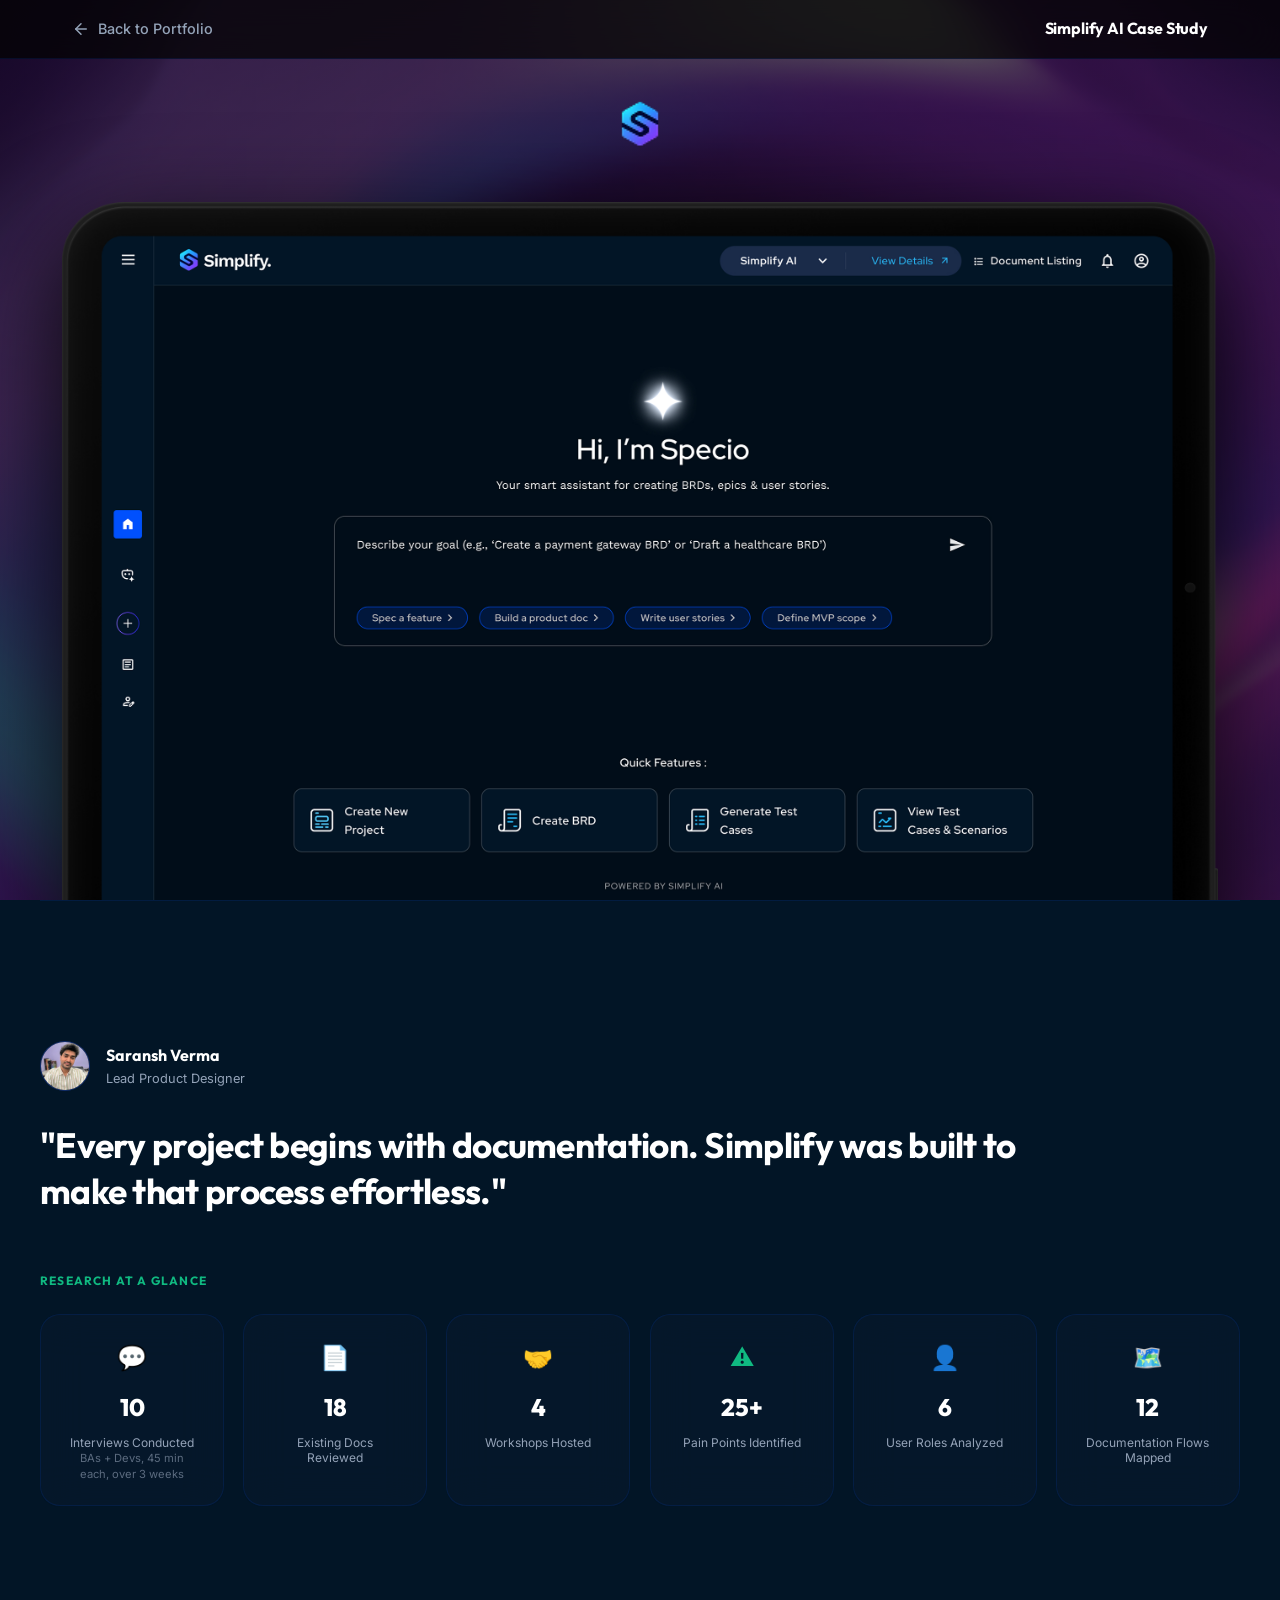
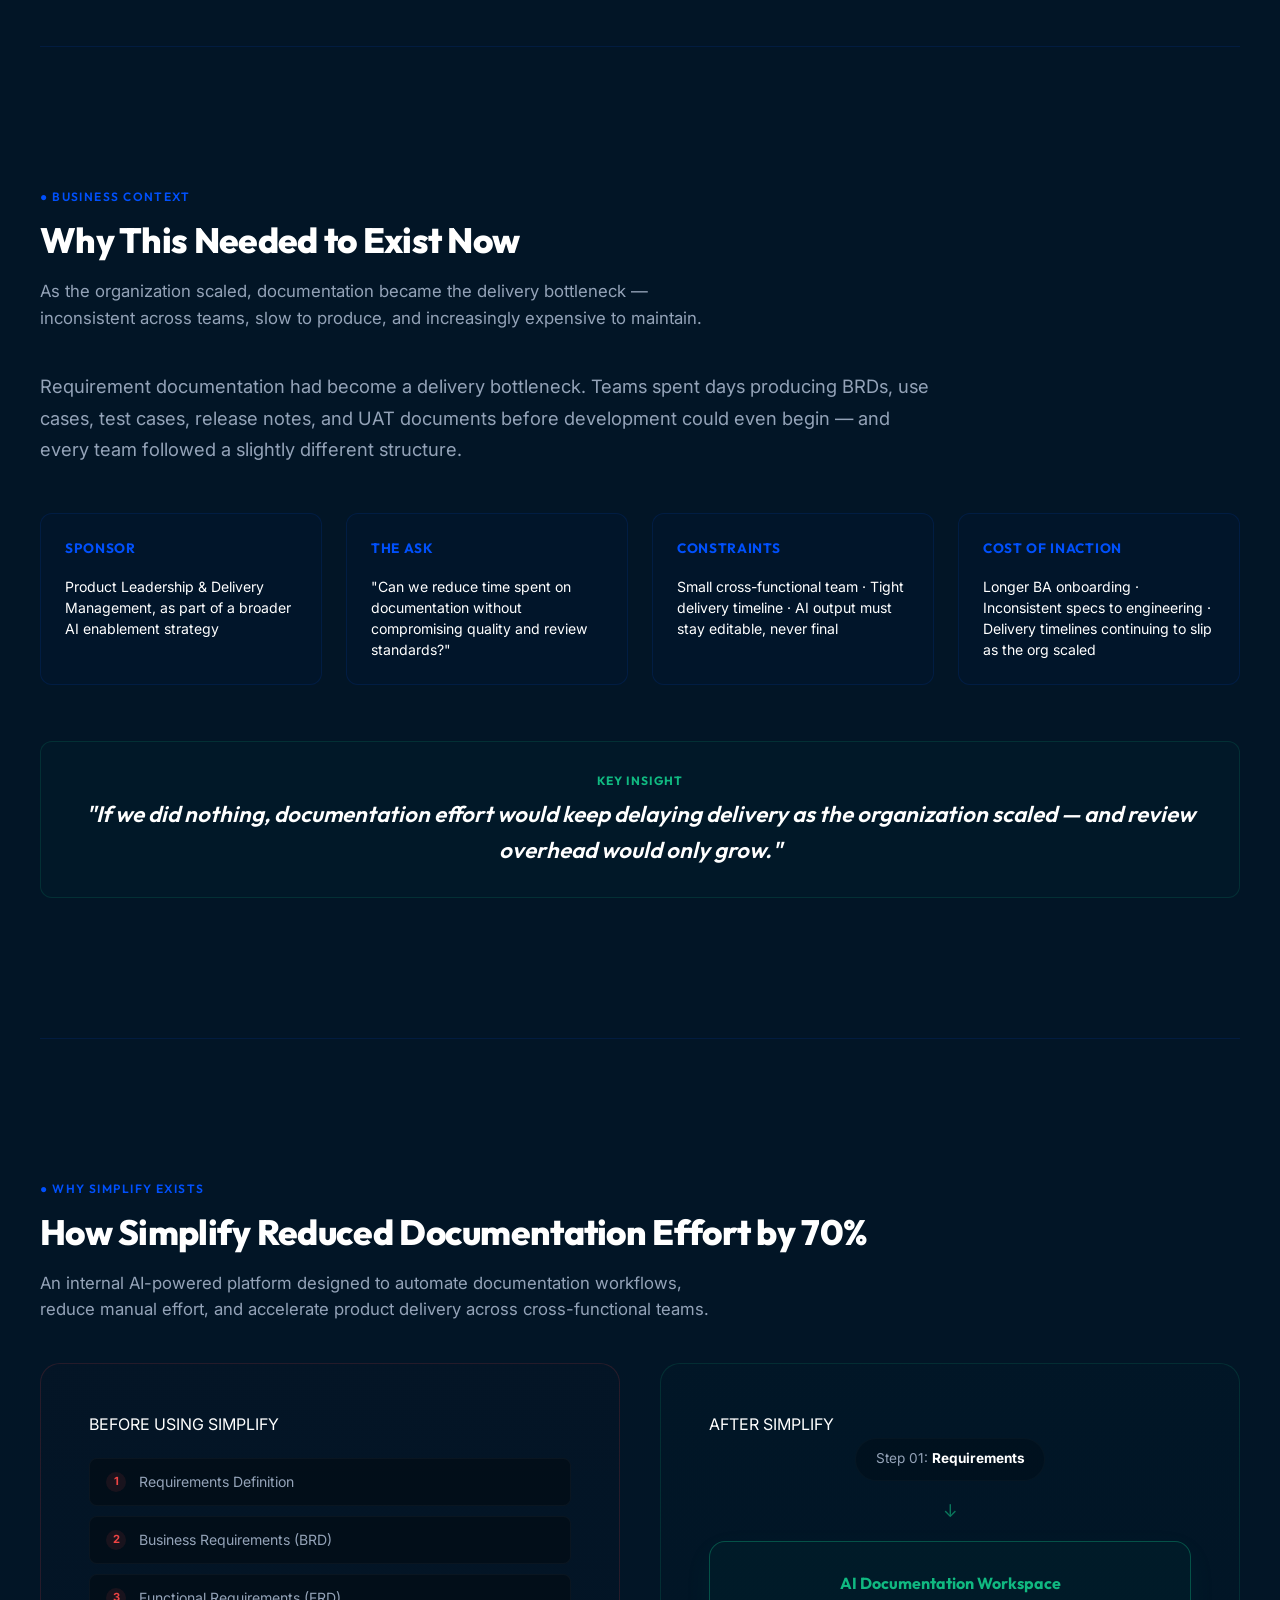
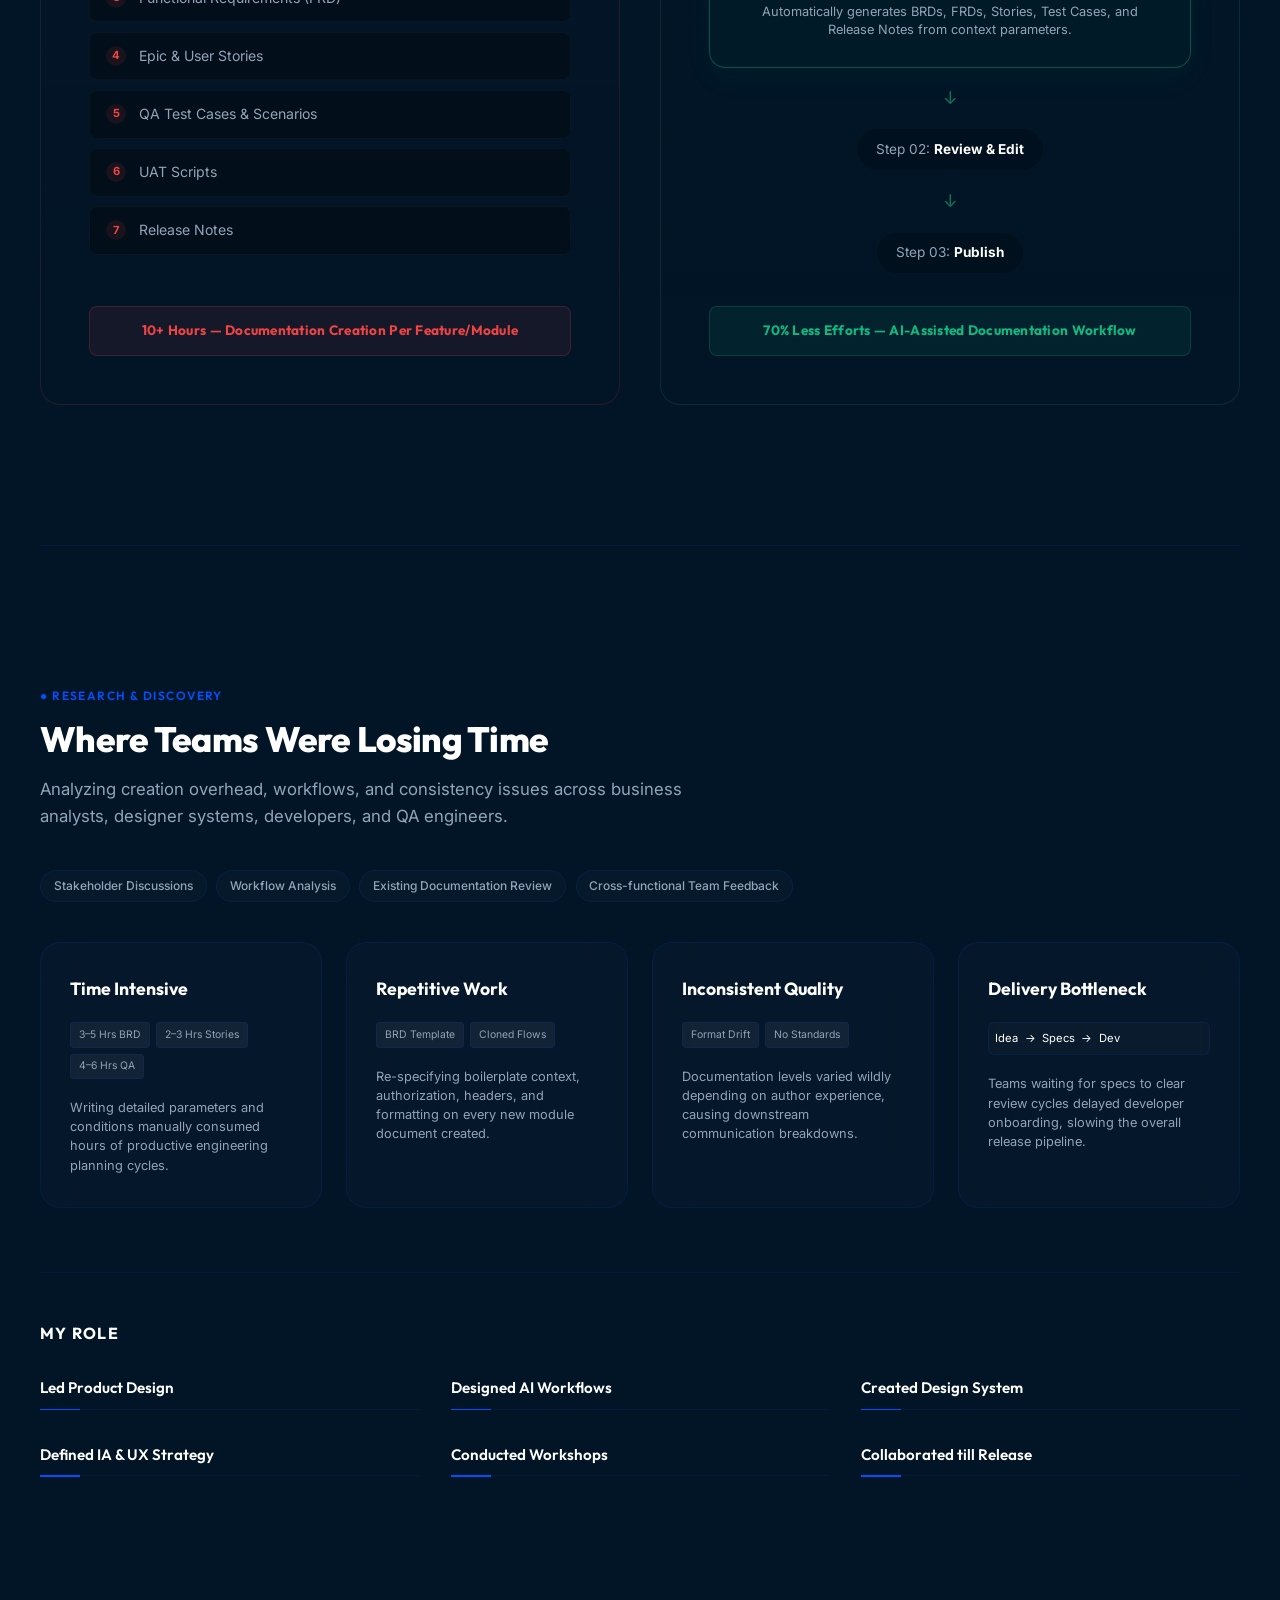
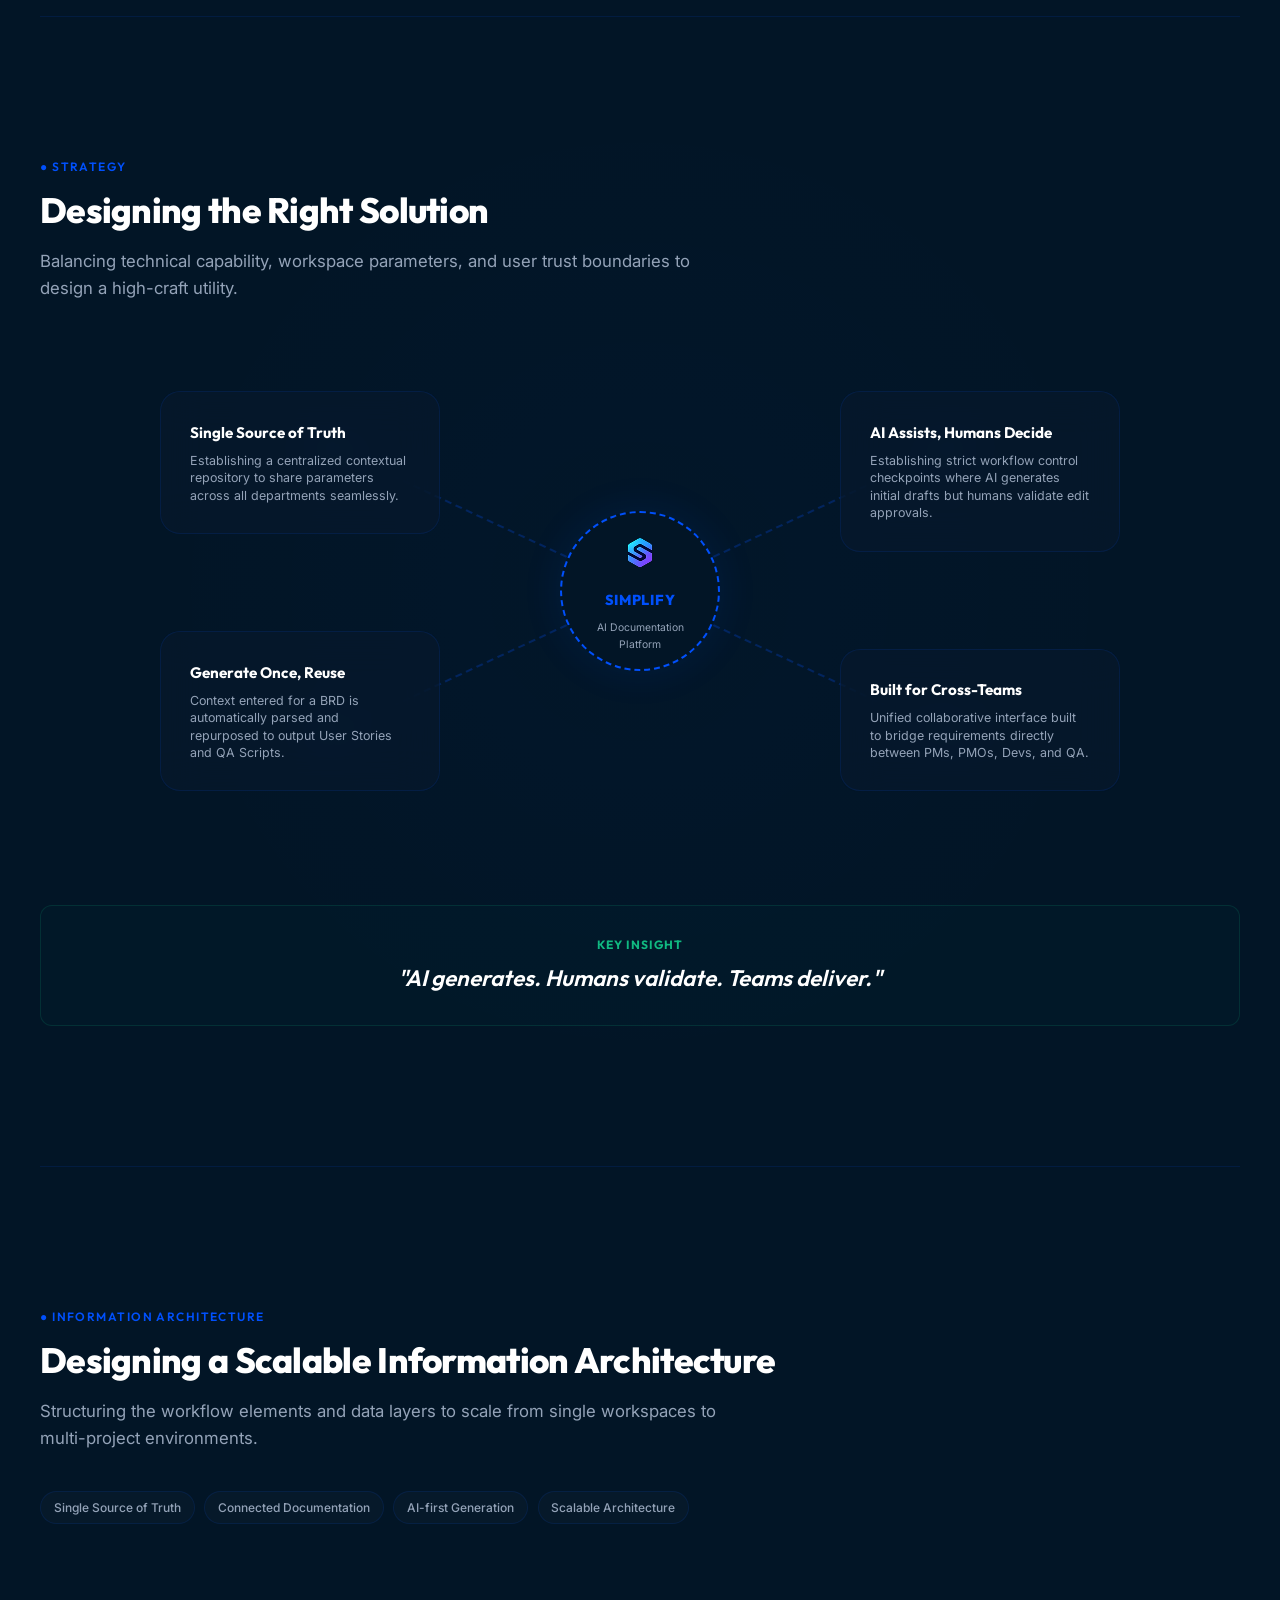
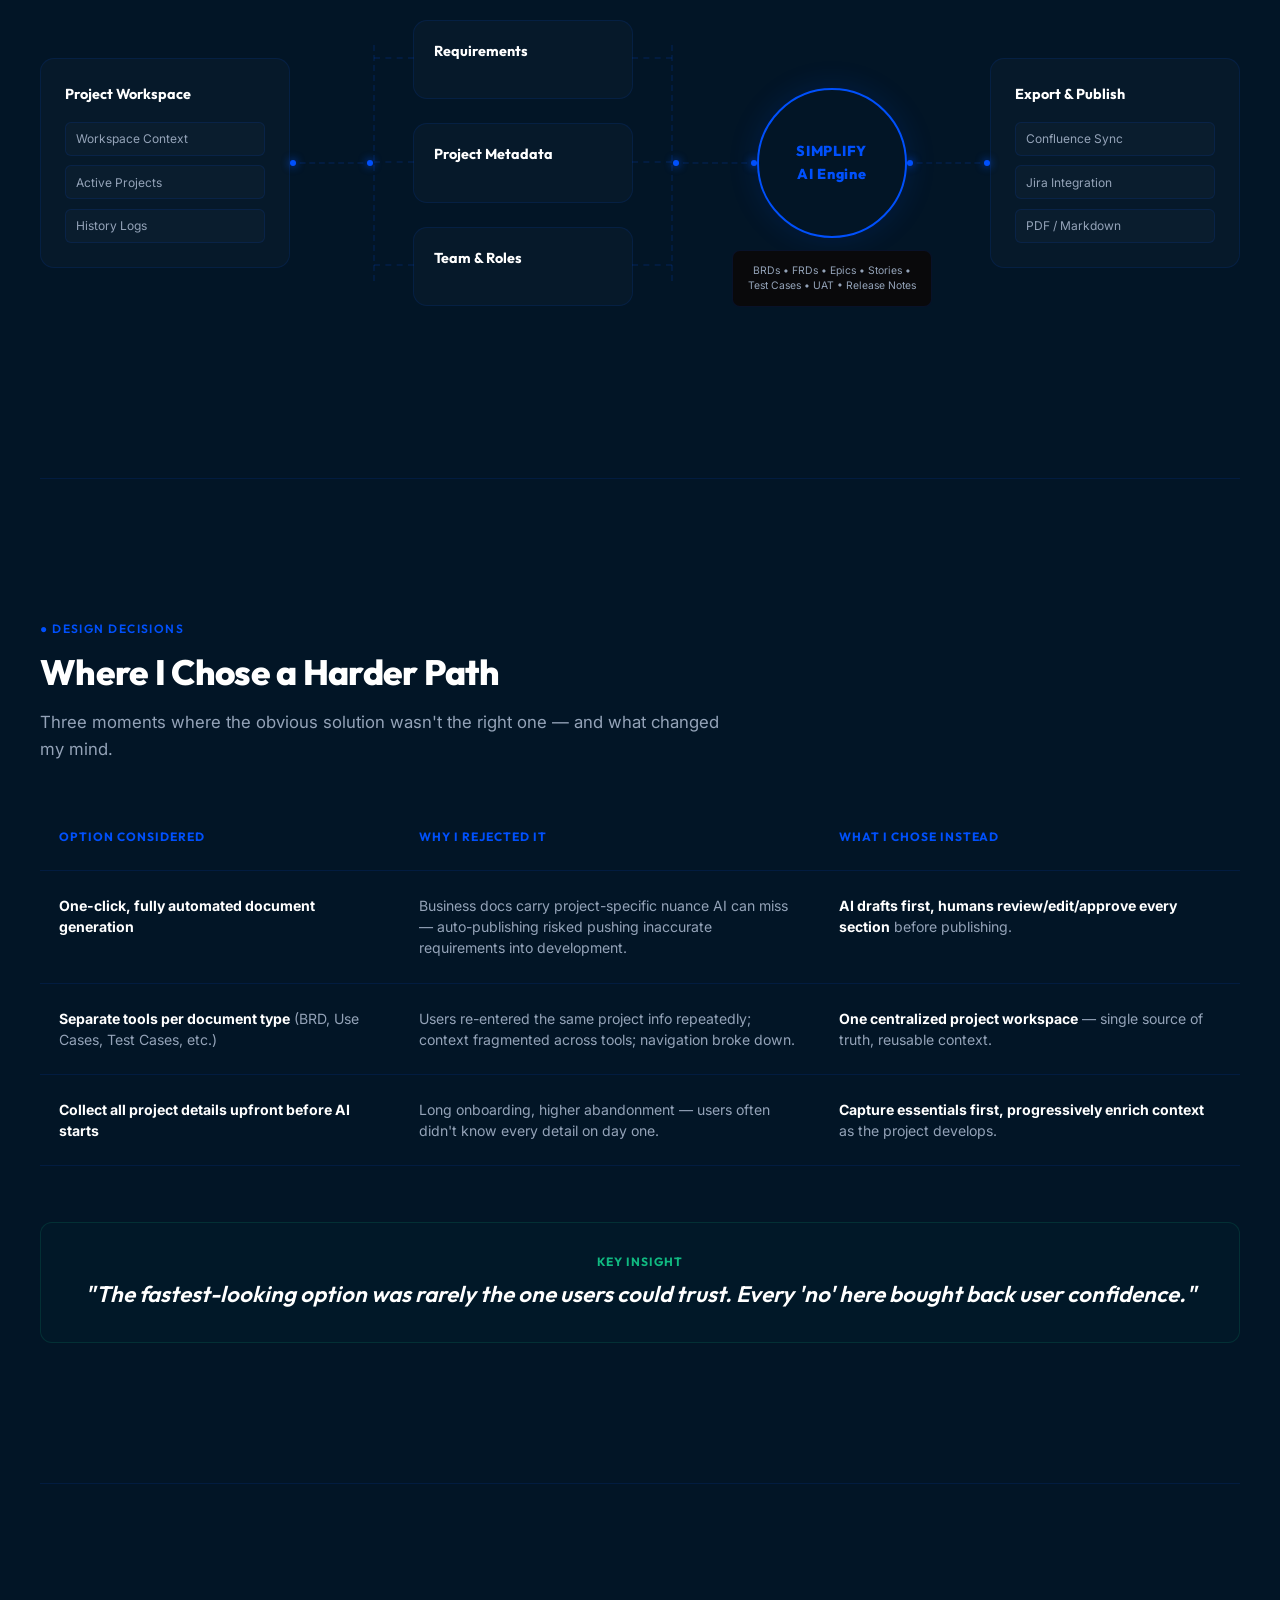
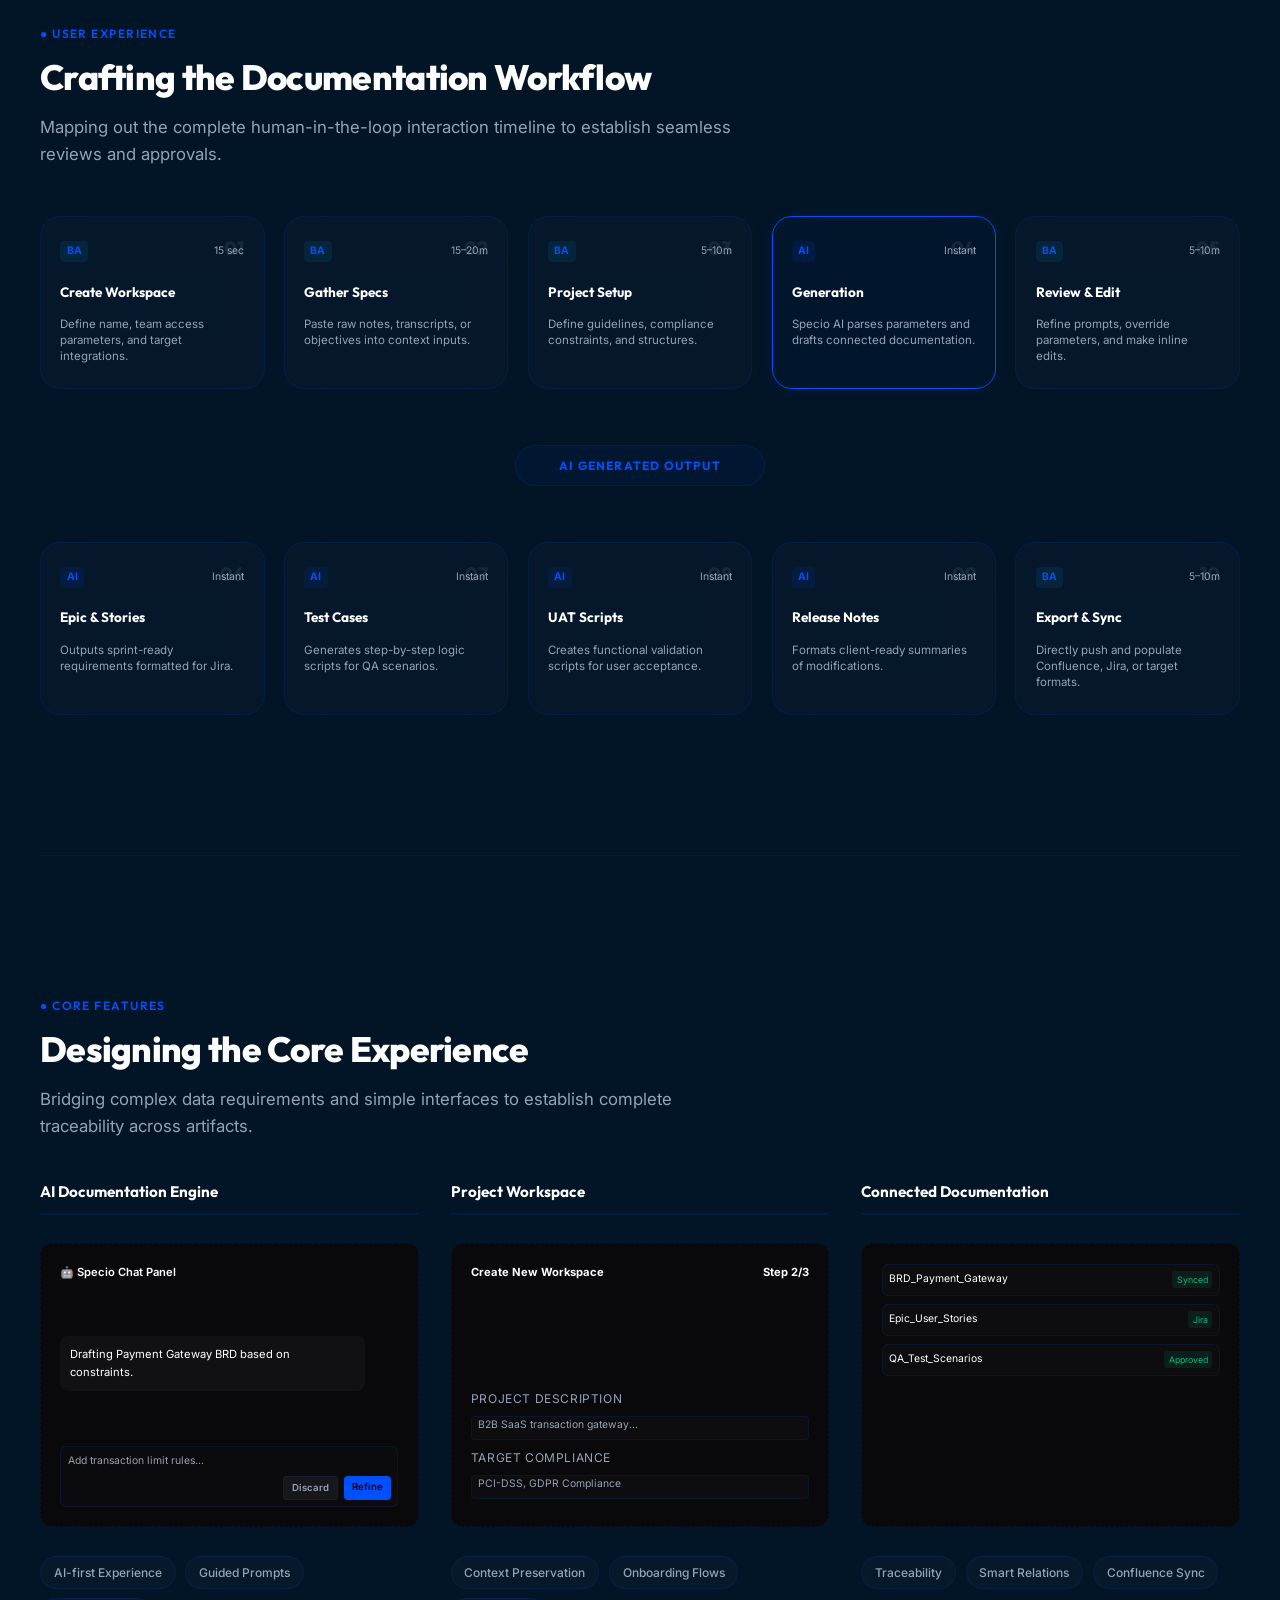
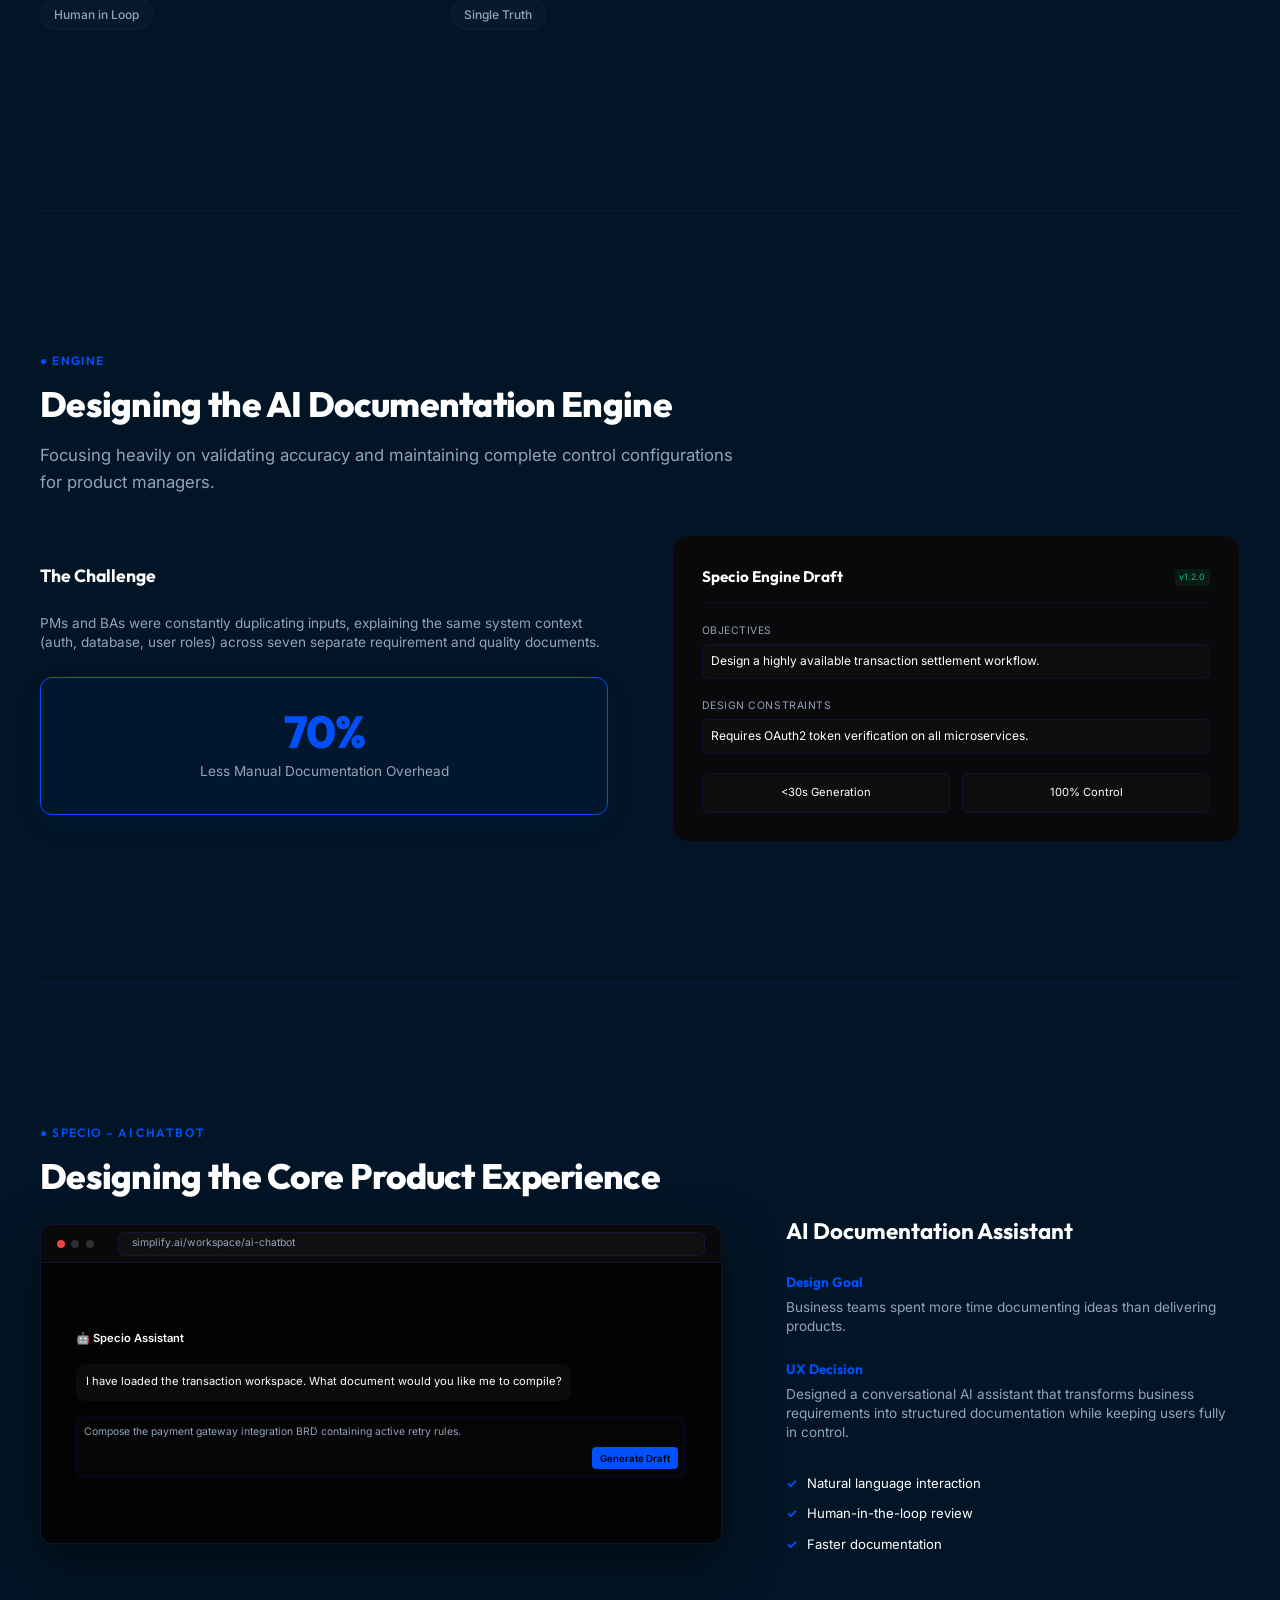
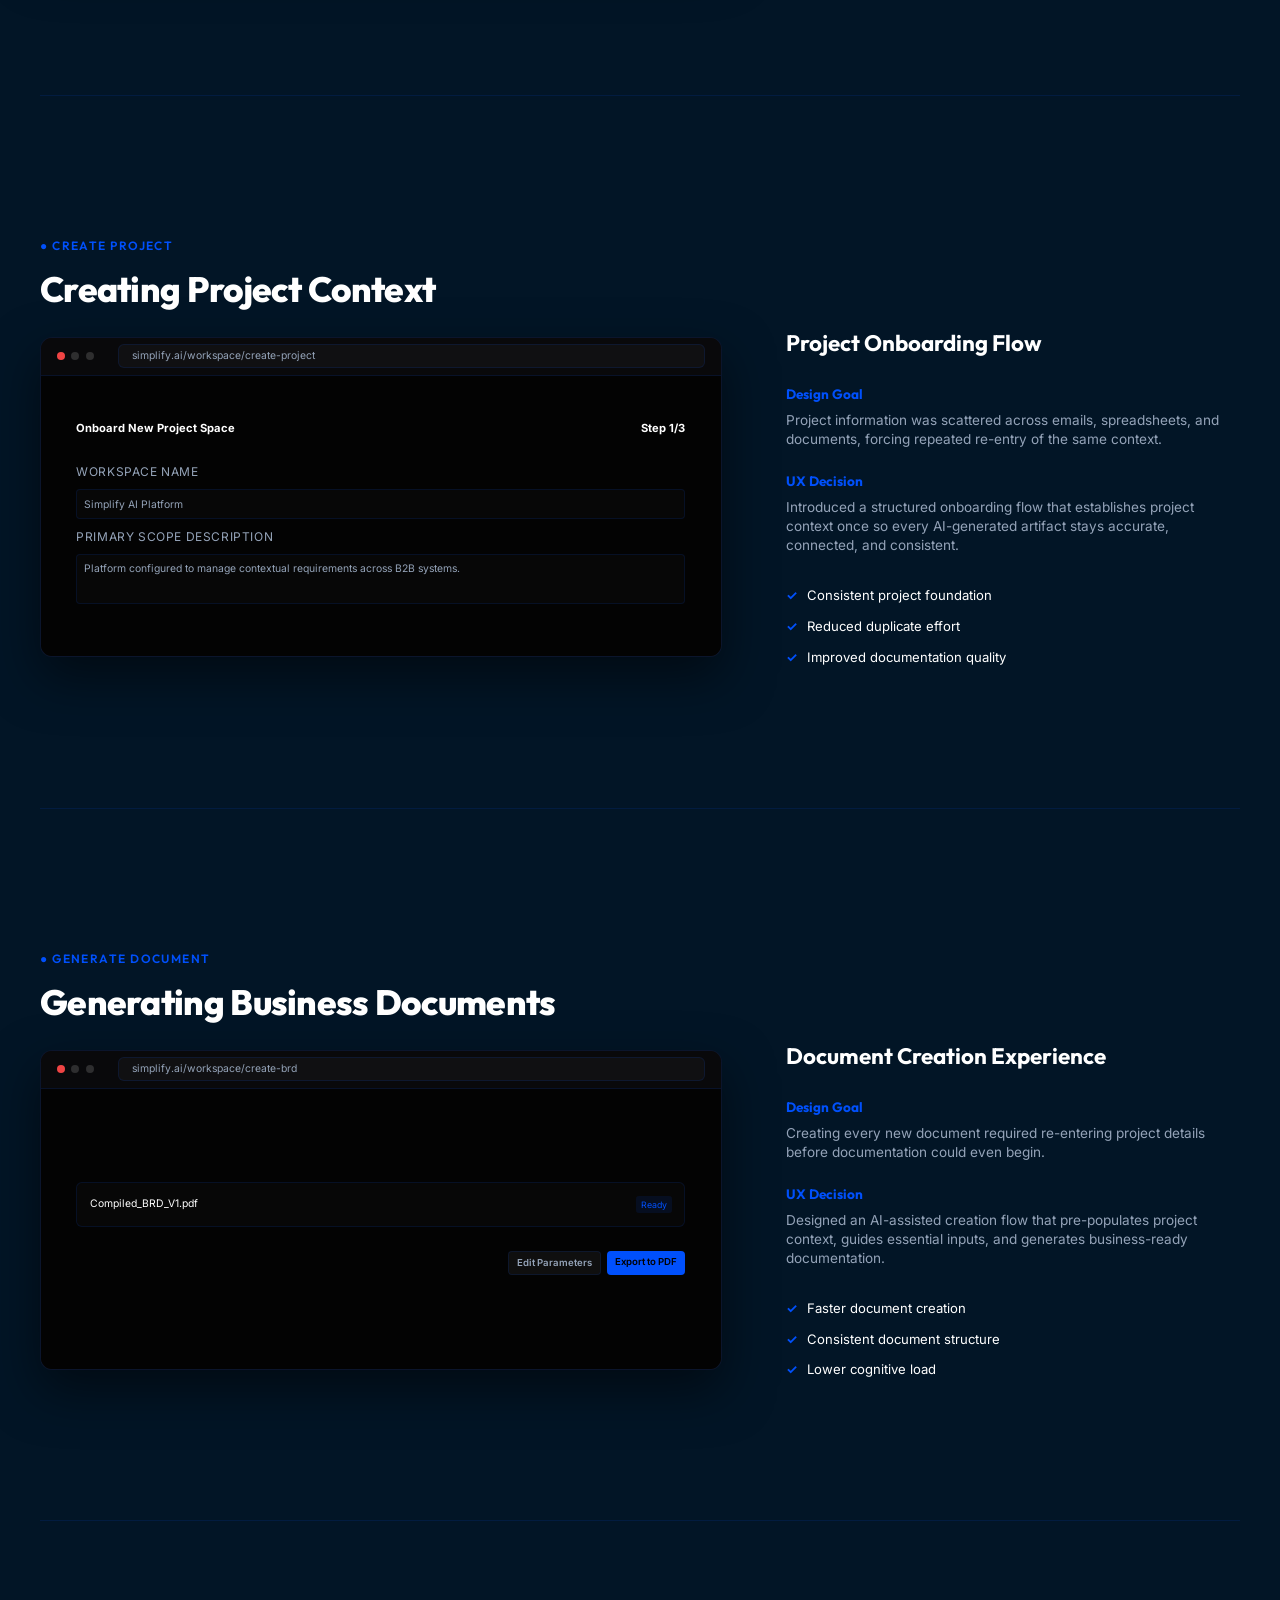
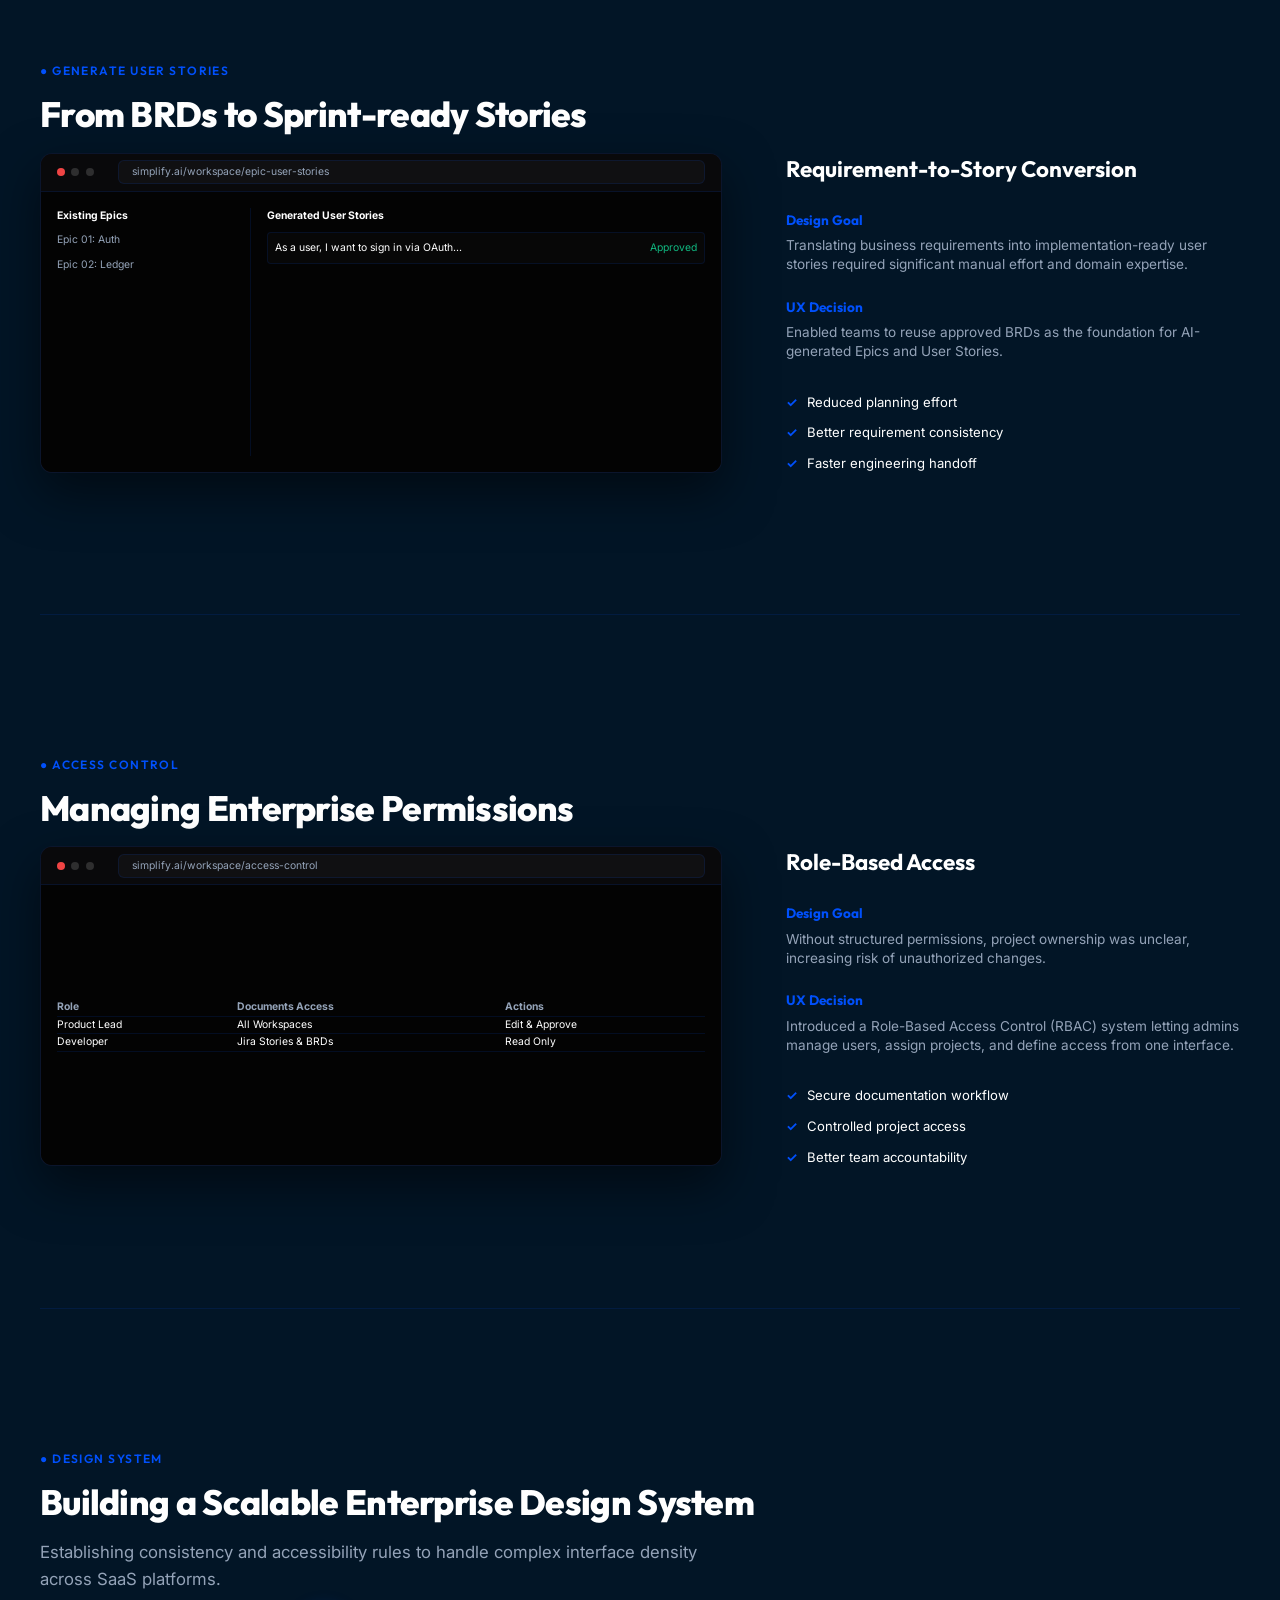
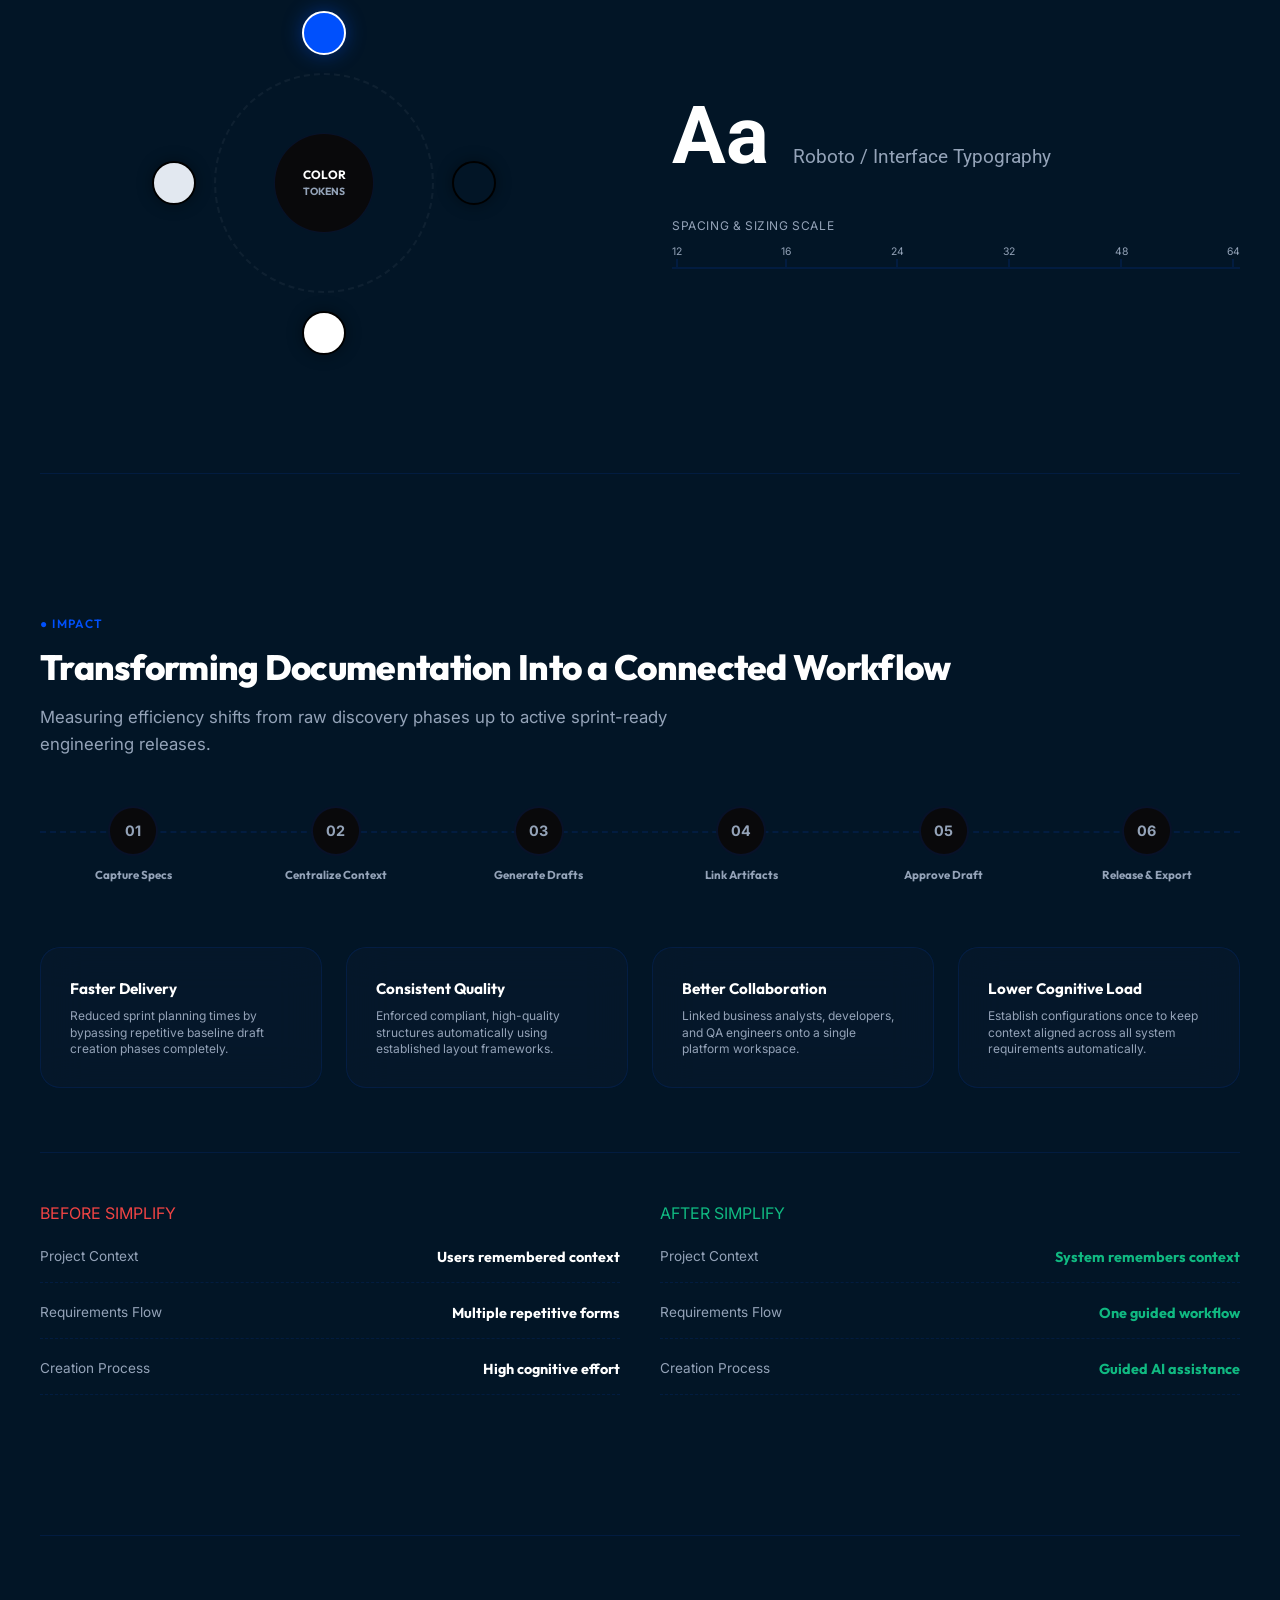
==== simplify-case-study.html @ 22ff52aa "Add files via upload" ====
<!DOCTYPE html>
<html lang="en" data-theme="dark">
<head>
    <meta charset="UTF-8">
    <meta name="viewport" content="width=device-width, initial-scale=1.0">
    <title>Simplify AI Case Study — Saransh Verma</title>
    
    <!-- Google Fonts -->
    <link rel="preconnect" href="https://fonts.googleapis.com">
    <link rel="preconnect" href="https://fonts.gstatic.com" crossorigin>
    <link href="https://fonts.googleapis.com/css2?family=Inter:wght@400;500;600;700&family=Outfit:wght@400;500;600;700;800&family=Roboto:wght@400;500;700&display=swap" rel="stylesheet">
    
    <!-- Inline Styles for Self-Containment and Speed -->
    <style>
        :root {
            --bg-base: #021526;
            --bg-card: rgba(10, 26, 46, 0.55);
            --bg-card-hover: rgba(16, 36, 61, 0.7);
            --border-color: rgba(0, 80, 252, 0.12);
            --border-hover: rgba(0, 80, 252, 0.35);
            --text-primary: #ffffff;
            --text-secondary: #94a3b8;
            --color-purple: #0050FC; /* electric blue primary */
            --color-blue: #0050FC;
            --color-green: #10b981;
            --color-red: #ef4444;
            --transition-smooth: all 0.5s cubic-bezier(0.16, 1, 0.3, 1);
            --transition-fast: all 0.2s ease;
            --font-heading: 'Outfit', sans-serif;
            --font-body: 'Inter', sans-serif;
        }

        /* Base Reset */
        * {
            box-sizing: border-box;
            margin: 0;
            padding: 0;
            scrollbar-width: thin;
            scrollbar-color: var(--color-purple) var(--bg-base);
        }

        body {
            background-color: var(--bg-base);
            color: var(--text-primary);
            font-family: var(--font-body);
            line-height: 1.6;
            overflow-x: hidden;
            -webkit-font-smoothing: antialiased;
        }

        /* Scroll Progress Bar */
        .scroll-progress {
            position: fixed;
            top: 0;
            left: 0;
            height: 3px;
            background: linear-gradient(90deg, var(--color-blue), var(--color-purple));
            width: 0%;
            z-index: 10000;
            transition: width 0.1s ease-out;
        }

        /* Layout Utilities */
        .container {
            max-width: 1200px;
            margin: 0 auto;
            padding: 0 2rem;
        }

        .section-label {
            font-family: var(--font-heading);
            font-size: 0.75rem;
            text-transform: uppercase;
            letter-spacing: 0.12em;
            color: var(--color-purple);
            margin-bottom: 0.8rem;
            font-weight: 600;
        }

        .section-title {
            font-family: var(--font-heading);
            font-size: 2.2rem;
            font-weight: 800;
            letter-spacing: -0.02em;
            line-height: 1.2;
            margin-bottom: 1rem;
        }

        .section-subtitle {
            color: var(--text-secondary);
            font-size: 1.05rem;
            max-width: 700px;
            margin-bottom: 2.5rem;
        }

        /* Glassmorphism Cards */
        .glass-card {
            background: var(--bg-card);
            border: 1px solid var(--border-color);
            border-radius: 20px;
            backdrop-filter: blur(20px);
            -webkit-backdrop-filter: blur(20px);
            transition: var(--transition-smooth);
        }

        .glass-card:hover {
            border-color: var(--border-hover);
            box-shadow: 0 15px 35px rgba(0, 80, 252, 0.05);
        }

        /* Background Glows */
        .bg-glow {
            position: absolute;
            width: 400px;
            height: 400px;
            border-radius: 50%;
            background: radial-gradient(circle, rgba(0, 80, 252, 0.05) 0%, transparent 70%);
            pointer-events: none;
            z-index: 0;
        }

        /* Header Navbar */
        .case-nav {
            position: fixed;
            top: 0;
            left: 0;
            width: 100%;
            background: rgba(3, 3, 3, 0.75);
            backdrop-filter: blur(20px);
            border-bottom: 1px solid var(--border-color);
            z-index: 999;
            padding: 1rem 0;
        }

        .case-nav-container {
            display: flex;
            justify-content: space-between;
            align-items: center;
        }

        .back-btn {
            display: flex;
            align-items: center;
            gap: 0.5rem;
            text-decoration: none;
            color: var(--text-secondary);
            font-weight: 500;
            font-size: 0.9rem;
            transition: var(--transition-fast);
        }

        .back-btn:hover {
            color: var(--color-purple);
            transform: translateX(-4px);
        }

        .case-nav-title {
            font-family: var(--font-heading);
            font-weight: 700;
            font-size: 1rem;
            letter-spacing: -0.01em;
        }

        /* Scroll Reveal Animation */
        .reveal-section {
            opacity: 0;
            transform: translateY(30px);
            transition: opacity 0.8s cubic-bezier(0.16, 1, 0.3, 1), transform 0.8s cubic-bezier(0.16, 1, 0.3, 1);
            position: relative;
            z-index: 2;
        }

        .reveal-section.active {
            opacity: 1;
            transform: translateY(0);
        }

        /* 3D Tilt Wrapper */
        .tilt-wrapper {
            transform-style: preserve-3d;
            perspective: 1000px;
        }

        /* --- SECTION 1: COVER --- */
        .sec-cover {
            padding: 90px 0 35px 0;
            height: 100vh;
            display: flex;
            flex-direction: column;
            justify-content: space-between;
            position: relative;
            background-image: linear-gradient(rgba(3, 3, 3, 0.65), rgba(3, 3, 3, 0.65)), url('media__1783062461844.png');
            background-size: cover;
            background-position: center;
            width: 100%;
            overflow: hidden;
            box-sizing: border-box;
        }

        .cover-layout {
            display: flex;
            flex-direction: column;
            justify-content: space-between;
            flex: 1;
            width: 100%;
            max-width: 1440px;
        }

        .cover-content {
            display: flex;
            flex-direction: column;
            align-items: center;
            justify-content: center;
            gap: 2.5rem;
            margin-top: auto;
            margin-bottom: auto;
            text-align: center;
            position: relative;
            z-index: 10;
        }

        .cover-left {
            display: flex;
            flex-direction: column;
            align-items: center;
            gap: 1.5rem;
        }

        .hex-logo {
            width: 72px;
            height: 72px;
            background: url('media__1783084178112.png') no-repeat center;
            background-size: contain;
            box-shadow: none;
            clip-path: none;
            border: none;
        }

        /* Tablet Mockup Image */
        .tablet-mockup-img {
            max-width: 95%;
            width: 1380px;
            height: auto;
            transform: rotateX(0deg) rotateY(0deg) rotateZ(0deg);
            transform-style: preserve-3d;
            transition: transform 0.6s cubic-bezier(0.16, 1, 0.3, 1);
            filter: drop-shadow(0 30px 50px rgba(0,0,0,0.85));
            border-radius: 24px;
        }

        .tablet-mockup-img:hover {
            transform: rotateX(12deg) rotateY(-18deg) rotateZ(3deg) scale(1.01);
        }
        /* Stat Bar */
        .cover-stat-bar {
            display: flex;
            justify-content: space-between;
            align-items: center;
            padding: 1.5rem 2rem;
            border: 1px solid var(--border-color);
            background: rgba(255, 255, 255, 0.02);
            backdrop-filter: blur(20px);
            -webkit-backdrop-filter: blur(20px);
            border-radius: 100px;
            margin-top: 4rem;
            position: relative;
            z-index: 10;
        }

        .stat-col {
            display: flex;
            flex-direction: column;
            align-items: flex-start;
            gap: 0.5rem;
        }

        .stat-col-inner {
            display: flex;
            align-items: center;
            gap: 0.5rem;
        }

        .stat-label {
            font-size: 0.75rem;
            text-transform: uppercase;
            letter-spacing: 0.05em;
            color: var(--text-secondary);
        }

        .stat-val-pill {
            font-family: var(--font-heading);
            font-weight: 600;
            font-size: 0.82rem;
            padding: 0.35rem 0.8rem;
            background: rgba(3, 3, 3, 0.6);
            border: 1px solid var(--border-color);
            border-radius: 100px;
            color: var(--text-primary);
        }

        .stat-val-pills {
            display: flex;
            gap: 0.3rem;
            flex-wrap: wrap;
        }

        /* --- SECTION 2: INTRO QUOTE --- */
        .sec-intro {
            padding: 140px 0;
            border-top: 1px solid var(--border-color);
        }

        .intro-profile {
            display: flex;
            align-items: center;
            gap: 1rem;
            margin-bottom: 2rem;
        }

        .profile-img-circle {
            width: 50px;
            height: 50px;
            border-radius: 50%;
            background: #1c1c1f;
            display: flex;
            align-items: center;
            justify-content: center;
            overflow: hidden;
            border: 1px solid var(--border-hover);
        }
        
        .profile-img-circle img {
            width: 100%;
            height: 100%;
            object-fit: cover;
        }

        .profile-info {
            display: flex;
            flex-direction: column;
        }

        .profile-name {
            font-family: var(--font-heading);
            font-weight: 700;
            font-size: 1rem;
        }

        .profile-title {
            font-size: 0.8rem;
            color: var(--text-secondary);
        }

        .large-pull-quote {
            font-family: var(--font-heading);
            font-size: 2.2rem;
            font-weight: 700;
            line-height: 1.3;
            letter-spacing: -0.02em;
            max-width: 1000px;
            margin-bottom: 3.5rem;
            color: var(--text-primary);
        }

        .research-label-green {
            color: var(--color-green);
            font-family: var(--font-heading);
            font-weight: 700;
            font-size: 0.75rem;
            letter-spacing: 0.1em;
            margin-bottom: 1.5rem;
        }

        .research-stat-grid {
            display: grid;
            grid-template-columns: repeat(6, 1fr);
            gap: 1.2rem;
        }

        .research-stat-card {
            padding: 1.5rem;
            text-align: center;
            display: flex;
            flex-direction: column;
            gap: 0.5rem;
        }

        .research-icon {
            color: var(--color-green);
            font-size: 1.5rem;
            margin-bottom: 0.2rem;
        }

        .research-num {
            font-family: var(--font-heading);
            font-weight: 800;
            font-size: 1.5rem;
        }

        .research-desc {
            font-size: 0.75rem;
            color: var(--text-secondary);
            line-height: 1.3;
        }

        /* --- SECTION 3: WHY SIMPLIFY EXISTS --- */
        .sec-why {
            padding: 140px 0;
            border-top: 1px solid var(--border-color);
        }

        .why-comparison {
            display: grid;
            grid-template-columns: 1fr 1fr;
            gap: 2.5rem;
            margin-top: 2rem;
        }

        .why-panel {
            padding: 3rem;
            border-radius: 20px;
            background: rgba(10, 26, 46, 0.45);
            border: 1px solid var(--border-color);
            display: flex;
            flex-direction: column;
            justify-content: space-between;
            position: relative;
            transition: var(--transition-smooth);
        }

        .why-panel.before {
            border-color: rgba(239, 68, 68, 0.15);
            background: linear-gradient(180deg, rgba(239, 68, 68, 0.01) 0%, transparent 100%);
        }

        .why-panel.after {
            border-color: rgba(16, 185, 129, 0.15);
            background: linear-gradient(180deg, rgba(16, 185, 129, 0.01) 0%, transparent 100%);
        }

        .before-list {
            list-style: none;
            display: flex;
            flex-direction: column;
            gap: 0.6rem;
        }

        .before-list li {
            font-size: 0.88rem;
            color: var(--text-secondary);
            display: flex;
            align-items: center;
            gap: 0.8rem;
            padding: 0.75rem 1rem;
            background: rgba(3, 3, 3, 0.35);
            border: 1px solid rgba(255, 255, 255, 0.03);
            border-radius: 8px;
            transition: var(--transition-fast);
        }

        .before-list li:hover {
            border-color: rgba(239, 68, 68, 0.2);
            transform: translateX(4px);
            color: var(--text-primary);
        }

        .before-list span {
            width: 20px;
            height: 20px;
            border-radius: 50%;
            background: rgba(239, 68, 68, 0.1);
            color: var(--color-red);
            display: flex;
            align-items: center;
            justify-content: center;
            font-size: 0.7rem;
            font-weight: 700;
        }

        .why-center-pill {
            margin-top: 2rem;
            padding: 0.8rem;
            background: rgba(239, 68, 68, 0.08);
            border: 1px solid rgba(239, 68, 68, 0.2);
            border-radius: 8px;
            text-align: center;
            font-family: var(--font-heading);
            font-weight: 700;
            font-size: 0.85rem;
            color: var(--color-red);
            letter-spacing: 0.02em;
        }

        .after-workflow {
            display: flex;
            flex-direction: column;
            align-items: center;
            gap: 1rem;
            flex: 1;
            justify-content: center;
        }

        .after-step {
            font-size: 0.85rem;
            color: var(--text-secondary);
            padding: 0.6rem 1.2rem;
            background: rgba(3, 3, 3, 0.2);
            border: 1px solid rgba(255, 255, 255, 0.02);
            border-radius: 100px;
        }

        .after-step strong {
            color: var(--text-primary);
        }

        .after-glow-card {
            width: 100%;
            background: rgba(16, 185, 129, 0.03);
            border: 1px solid rgba(16, 185, 129, 0.35);
            border-radius: 16px;
            padding: 1.8rem;
            text-align: center;
            box-shadow: 0 10px 30px rgba(16, 185, 129, 0.05);
            position: relative;
        }

        .after-glow-title {
            font-family: var(--font-heading);
            font-size: 1rem;
            font-weight: 700;
            color: var(--color-green);
            margin-bottom: 0.4rem;
        }

        .after-glow-desc {
            font-size: 0.8rem;
            color: var(--text-secondary);
            line-height: 1.4;
        }

        .after-arrow {
            color: var(--color-green);
            opacity: 0.6;
            font-size: 1.1rem;
        }

        .after-stat {
            width: 100%;
            margin-top: 2rem;
            padding: 0.8rem;
            background: rgba(16, 185, 129, 0.08);
            border: 1px solid rgba(16, 185, 129, 0.2);
            border-radius: 8px;
            text-align: center;
            font-family: var(--font-heading);
            font-weight: 700;
            font-size: 0.85rem;
            color: var(--color-green);
            letter-spacing: 0.02em;
        }

        /* --- SECTION 4: RESEARCH & DISCOVERY --- */
        .sec-research {
            padding: 140px 0;
            border-top: 1px solid var(--border-color);
        }

        .tag-pill-row {
            display: flex;
            flex-wrap: wrap;
            gap: 0.6rem;
            margin-bottom: 2.5rem;
        }

        .tag-pill {
            font-size: 0.75rem;
            font-weight: 500;
            padding: 0.35rem 0.8rem;
            border-radius: 100px;
            border: 1px solid var(--border-color);
            background: rgba(255, 255, 255, 0.02);
            color: var(--text-secondary);
        }

        .research-panel-row {
            display: grid;
            grid-template-columns: repeat(4, 1fr);
            gap: 1.5rem;
            margin-bottom: 4rem;
        }

        .research-panel-card {
            padding: 2rem 1.8rem;
            display: flex;
            flex-direction: column;
            gap: 1.2rem;
        }

        .panel-icon-title {
            font-family: var(--font-heading);
            font-weight: 700;
            font-size: 1.1rem;
        }

        .panel-badges {
            display: flex;
            flex-wrap: wrap;
            gap: 0.4rem;
        }

        .panel-badge {
            font-size: 0.65rem;
            padding: 0.2rem 0.5rem;
            border-radius: 4px;
            background: rgba(255, 255, 255, 0.05);
            border: 1px solid var(--border-color);
            color: var(--text-secondary);
        }

        .panel-body-text {
            font-size: 0.8rem;
            color: var(--text-secondary);
            line-height: 1.5;
        }

        /* Standard Deviation Graph removed */

        .flow-chip-wrapper {
            display: flex;
            align-items: center;
            gap: 0.4rem;
            background: rgba(255, 255, 255, 0.02);
            border: 1px solid var(--border-color);
            border-radius: 6px;
            padding: 0.4rem;
            font-size: 0.7rem;
        }

        /* Role section */
        .role-section {
            border-top: 1px solid var(--border-color);
            padding-top: 3rem;
        }

        .role-title-row {
            font-family: var(--font-heading);
            font-size: 1rem;
            font-weight: 700;
            text-transform: uppercase;
            letter-spacing: 0.08em;
            margin-bottom: 1.8rem;
        }

        .role-grid {
            display: grid;
            grid-template-columns: repeat(3, 1fr);
            gap: 2rem;
        }

        .role-item {
            padding-bottom: 0.5rem;
            border-bottom: 1.5px solid var(--border-color);
            position: relative;
        }

        .role-item::after {
            content: '';
            position: absolute;
            bottom: -1.5px;
            left: 0;
            width: 40px;
            height: 1.5px;
            background: var(--color-purple);
        }

        .role-item-name {
            font-family: var(--font-heading);
            font-weight: 600;
            font-size: 0.95rem;
        }

        /* --- SECTION 5: STRATEGY --- */
        .sec-strategy {
            padding: 140px 0;
            border-top: 1px solid var(--border-color);
            background: radial-gradient(circle at 50% 50%, rgba(0, 80, 252, 0.02) 0%, transparent 60%);
        }

        .strategy-map {
            display: flex;
            justify-content: center;
            align-items: center;
            height: 500px;
            position: relative;
            margin: 2rem 0;
        }

        .strategy-connectors {
            position: absolute;
            top: 0;
            left: 0;
            width: 100%;
            height: 100%;
            z-index: 1;
            pointer-events: none;
        }

        .strategy-center {
            width: 160px;
            height: 160px;
            border-radius: 50%;
            background: var(--bg-base);
            border: 2px dashed var(--color-purple);
            display: flex;
            align-items: center;
            justify-content: center;
            text-align: center;
            padding: 1.5rem;
            z-index: 10;
            box-shadow: 0 0 40px rgba(0, 80, 252, 0.1);
        }

        .center-badge-title {
            font-family: var(--font-heading);
            font-weight: 800;
            font-size: 0.9rem;
            letter-spacing: 0.05em;
            color: var(--color-purple);
        }

        .center-badge-sub {
            font-size: 0.65rem;
            color: var(--text-secondary);
            margin-top: 0.2rem;
        }

        .strategy-card {
            position: absolute;
            width: 280px;
            padding: 1.8rem;
            z-index: 5;
        }

        /* Position cards around center */
        .strat-1 { top: 10%; left: 10%; }
        .strat-2 { top: 10%; right: 10%; }
        .strat-3 { bottom: 10%; left: 10%; }
        .strat-4 { bottom: 10%; right: 10%; }

        .strat-card-title {
            font-family: var(--font-heading);
            font-weight: 700;
            font-size: 0.95rem;
            color: var(--text-primary);
            margin-bottom: 0.4rem;
        }

        .strat-card-desc {
            font-size: 0.78rem;
            color: var(--text-secondary);
            line-height: 1.4;
        }

        .insight-banner {
            margin-top: 4rem;
            padding: 1.8rem;
            border-radius: 12px;
            border: 1px solid rgba(16, 185, 129, 0.15);
            background: rgba(16, 185, 129, 0.02);
            text-align: center;
        }

        .insight-tag {
            font-family: var(--font-heading);
            font-weight: 700;
            font-size: 0.75rem;
            letter-spacing: 0.08em;
            color: var(--color-green);
            margin-bottom: 0.4rem;
        }

        .insight-quote {
            font-family: var(--font-heading);
            font-size: 1.4rem;
            font-style: italic;
            font-weight: 600;
        }

        /* --- SECTION 6: INFORMATION ARCHITECTURE --- */
        .sec-ia {
            padding: 140px 0;
            border-top: 1px solid var(--border-color);
        }

        .ia-flow-container {
            display: flex;
            align-items: center;
            justify-content: space-between;
            margin-top: 4rem;
            position: relative;
            padding: 2rem 0;
            height: auto;
        }

        .ia-connector-line {
            flex: 1;
            height: 2px;
            border-top: 2px dashed var(--border-color);
            min-width: 20px;
            position: relative;
        }

        .ia-connector-line::before, .ia-connector-line::after {
            content: '';
            position: absolute;
            top: -4px;
            width: 6px;
            height: 6px;
            background: #0050FC;
            border-radius: 50%;
            box-shadow: 0 0 8px #0050FC;
        }
        .ia-connector-line::before { left: 0; }
        .ia-connector-line::after { right: 0; }

        .ia-card {
            width: 250px;
            padding: 1.5rem;
            border-radius: 14px;
            background: rgba(255, 255, 255, 0.02);
            border: 1px solid var(--border-color);
            position: relative;
            z-index: 5;
        }

        .ia-card-header {
            font-family: var(--font-heading);
            font-weight: 700;
            font-size: 0.9rem;
            margin-bottom: 1rem;
            color: var(--text-primary);
        }

        .ia-card-items {
            display: flex;
            flex-direction: column;
            gap: 0.6rem;
        }

        .ia-item {
            font-size: 0.75rem;
            color: var(--text-secondary);
            padding: 0.4rem 0.6rem;
            background: rgba(255, 255, 255, 0.02);
            border: 1px solid var(--border-color);
            border-radius: 6px;
        }

        .ia-branch-column {
            display: flex;
            flex-direction: column;
            gap: 1.5rem;
            position: relative;
            padding: 0 2.5rem;
        }

        /* Vertical line on the left side of the branch stack */
        .ia-branch-column::before {
            content: '';
            position: absolute;
            left: 0;
            top: 25px;
            bottom: 25px;
            width: 2px;
            border-left: 2px dashed var(--border-color);
        }

        /* Vertical line on the right side of the branch stack */
        .ia-branch-column::after {
            content: '';
            position: absolute;
            right: 0;
            top: 25px;
            bottom: 25px;
            width: 2px;
            border-right: 2px dashed var(--border-color);
        }

        .ia-branch-column .ia-card {
            width: 220px;
            padding: 1.2rem;
            position: relative;
        }

        /* Horizontal link line from left edge of card to left vertical line */
        .ia-branch-column .ia-card::before {
            content: '';
            position: absolute;
            left: -2.5rem;
            top: 50%;
            transform: translateY(-50%);
            width: 2.5rem;
            height: 2px;
            border-top: 2px dashed var(--border-color);
        }

        /* Horizontal link line from right edge of card to right vertical line */
        .ia-branch-column .ia-card::after {
            content: '';
            position: absolute;
            right: -2.5rem;
            top: 50%;
            transform: translateY(-50%);
            width: 2.5rem;
            height: 2px;
            border-top: 2px dashed var(--border-color);
        }

        .ia-engine-circle {
            width: 150px;
            height: 150px;
            border-radius: 50%;
            background: var(--bg-base);
            border: 2px solid var(--color-purple);
            box-shadow: 0 0 30px rgba(0, 80, 252, 0.15);
            display: flex;
            flex-direction: column;
            align-items: center;
            justify-content: center;
            position: relative;
            z-index: 10;
        }

        .ia-engine-title {
            font-family: var(--font-heading);
            font-weight: 800;
            font-size: 0.9rem;
            letter-spacing: 0.05em;
            color: var(--color-purple);
        }

        .ia-legend-box {
            position: absolute;
            top: 110%;
            width: 200px;
            padding: 0.8rem;
            border-radius: 8px;
            background: #09090b;
            border: 1px solid var(--border-color);
            font-size: 0.65rem;
            color: var(--text-secondary);
            text-align: center;
            line-height: 1.4;
        }

        .ia-arrow-connector {
            flex: 1;
            height: 2px;
            border-top: 2px dashed var(--border-color);
            margin: 0 1rem;
            position: relative;
        }

        /* --- SECTION 7: USER EXPERIENCE / WORKFLOW --- */
        .sec-workflow {
            padding: 140px 0;
            border-top: 1px solid var(--border-color);
        }

        .workflow-timeline {
            display: flex;
            flex-direction: column;
            gap: 2.5rem;
            margin-top: 3rem;
        }

        .workflow-row {
            display: grid;
            grid-template-columns: repeat(5, 1fr);
            gap: 1.2rem;
        }

        .workflow-card {
            padding: 1.5rem 1.2rem;
            display: flex;
            flex-direction: column;
            gap: 0.8rem;
            position: relative;
        }

        .workflow-badge-row {
            display: flex;
            justify-content: space-between;
            align-items: center;
        }

        .wf-badge {
            font-size: 0.65rem;
            font-weight: 700;
            padding: 0.15rem 0.4rem;
            border-radius: 4px;
        }
        .wf-badge.ba { background: rgba(14, 165, 233, 0.1); color: var(--color-blue); }
        .wf-badge.ai { background: rgba(0, 80, 252, 0.1); color: var(--color-purple); }

        .wf-time {
            font-size: 0.65rem;
            color: var(--text-secondary);
        }

        .wf-num {
            font-family: var(--font-heading);
            font-weight: 800;
            font-size: 1.2rem;
            color: rgba(255, 255, 255, 0.08);
            position: absolute;
            top: 1rem;
            right: 1.2rem;
        }

        .wf-card-title {
            font-family: var(--font-heading);
            font-weight: 700;
            font-size: 0.85rem;
            margin-top: 0.4rem;
        }

        .wf-card-desc {
            font-size: 0.72rem;
            color: var(--text-secondary);
            line-height: 1.4;
        }

        .workflow-card.highlight {
            border-color: var(--color-purple);
            background: rgba(0, 80, 252, 0.03);
            box-shadow: 0 0 20px rgba(0, 80, 252, 0.08);
        }

        .workflow-divider-pill {
            text-align: center;
            font-family: var(--font-heading);
            font-weight: 700;
            font-size: 0.75rem;
            letter-spacing: 0.1em;
            color: var(--color-purple);
            text-transform: uppercase;
            padding: 0.6rem;
            background: rgba(0, 80, 252, 0.05);
            border: 1px solid rgba(0, 80, 252, 0.12);
            border-radius: 30px;
            width: 250px;
            margin: 1rem auto;
        }

        /* --- SECTION 8: CORE FEATURES --- */
        .sec-features {
            padding: 140px 0;
            border-top: 1px solid var(--border-color);
        }

        .features-grid-3 {
            display: grid;
            grid-template-columns: repeat(3, 1fr);
            gap: 2rem;
            margin-top: 2rem;
        }

        .feature-column {
            display: flex;
            flex-direction: column;
            gap: 1.8rem;
        }

        .feature-header-pill {
            font-family: var(--font-heading);
            font-weight: 700;
            font-size: 0.95rem;
            padding-bottom: 0.5rem;
            border-bottom: 2px solid var(--border-color);
        }

        .feature-mock-panel {
            aspect-ratio: 4/3;
            background: #09090b;
            border: 1.5px dashed var(--border-color);
            border-radius: 12px;
            padding: 1.2rem;
            display: flex;
            flex-direction: column;
            justify-content: space-between;
            overflow: hidden;
        }

        /* Chat mock inside Column 1 */
        .mock-chat-header {
            font-size: 0.7rem;
            font-weight: 600;
            display: flex;
            align-items: center;
            gap: 0.4rem;
        }

        .mock-chat-bubble {
            font-size: 0.7rem;
            padding: 0.6rem;
            background: rgba(255, 255, 255, 0.03);
            border-radius: 8px;
            align-self: flex-start;
            max-width: 90%;
            text-align: left;
        }

        .mock-chat-input-area {
            background: rgba(255, 255, 255, 0.01);
            border: 1px solid var(--border-color);
            border-radius: 6px;
            padding: 0.4rem;
            display: flex;
            flex-direction: column;
            gap: 0.4rem;
        }

        .mock-textarea {
            font-size: 0.65rem;
            color: var(--text-secondary);
            border: none;
            background: transparent;
            resize: none;
            outline: none;
        }

        .mock-btn-row {
            display: flex;
            justify-content: flex-end;
            gap: 0.4rem;
        }

        .mock-sm-btn {
            font-size: 0.6rem;
            padding: 0.2rem 0.5rem;
            border-radius: 4px;
            font-weight: 600;
        }
        .mock-sm-btn.primary { background: var(--color-purple); color: #000; }
        .mock-sm-btn.secondary { background: rgba(255,255,255,0.05); color: var(--text-secondary); border: 1px solid var(--border-color); }

        /* Workspace mock inside Column 2 */
        .mock-form-step {
            font-size: 0.7rem;
            font-weight: 700;
            display: flex;
            justify-content: space-between;
        }

        .mock-form-fields {
            display: flex;
            flex-direction: column;
            gap: 0.5rem;
            margin: 0.5rem 0;
        }

        .mock-input {
            width: 100%;
            height: 24px;
            background: rgba(255,255,255,0.02);
            border: 1px solid var(--border-color);
            border-radius: 4px;
            padding: 0 0.4rem;
            font-size: 0.65rem;
            color: var(--text-secondary);
        }

        /* Linked artifacts inside Column 3 */
        .mock-linked-artifacts {
            display: flex;
            flex-direction: column;
            gap: 0.5rem;
        }

        .mock-artifact-row {
            display: flex;
            justify-content: space-between;
            align-items: center;
            padding: 0.4rem;
            background: rgba(255, 255, 255, 0.02);
            border: 1px solid var(--border-color);
            border-radius: 6px;
            font-size: 0.65rem;
        }

        .mock-artifact-tag {
            font-size: 0.55rem;
            padding: 0.1rem 0.3rem;
            border-radius: 3px;
            background: rgba(16, 185, 129, 0.1);
            color: var(--color-green);
        }

        /* --- SECTION 9: AI DOCUMENTATION ENGINE (DEEP DIVE) --- */
        .sec-engine-deep {
            padding: 140px 0;
            border-top: 1px solid var(--border-color);
        }

        .deep-container {
            display: grid;
            grid-template-columns: 1fr 1fr;
            gap: 4rem;
            align-items: center;
        }

        .deep-left {
            display: flex;
            flex-direction: column;
            gap: 1.5rem;
        }

        .deep-label-title {
            font-family: var(--font-heading);
            font-weight: 700;
            font-size: 1.1rem;
        }

        .deep-stat-card {
            background: rgba(0, 80, 252, 0.03);
            border: 1px solid var(--color-purple);
            border-radius: 12px;
            padding: 2rem;
            text-align: center;
            box-shadow: 0 10px 30px rgba(0, 80, 252, 0.05);
        }

        .deep-stat-num {
            font-family: var(--font-heading);
            font-weight: 800;
            font-size: 2.8rem;
            color: var(--color-purple);
            letter-spacing: -0.03em;
            line-height: 1;
            margin-bottom: 0.4rem;
        }

        .deep-stat-desc {
            font-size: 0.85rem;
            color: var(--text-secondary);
        }

        .mock-brd-panel {
            background: #09090b;
            border: 1px solid var(--border-color);
            border-radius: 16px;
            padding: 1.8rem;
            display: flex;
            flex-direction: column;
            gap: 1.2rem;
            width: 100%;
        }

        .brd-header-row {
            display: flex;
            justify-content: space-between;
            align-items: center;
            padding-bottom: 0.8rem;
            border-bottom: 1px solid var(--border-color);
        }

        .brd-title {
            font-family: var(--font-heading);
            font-size: 0.95rem;
            font-weight: 700;
        }

        .brd-field {
            display: flex;
            flex-direction: column;
            gap: 0.3rem;
        }

        .brd-field-label {
            font-size: 0.65rem;
            text-transform: uppercase;
            letter-spacing: 0.05em;
            color: var(--text-secondary);
        }

        .brd-field-val {
            font-size: 0.75rem;
            background: rgba(255,255,255,0.02);
            border: 1px solid var(--border-color);
            padding: 0.5rem;
            border-radius: 6px;
            line-height: 1.4;
        }

        .brd-stats-row {
            display: grid;
            grid-template-columns: 1fr 1fr;
            gap: 0.8rem;
        }

        .brd-stat-chip {
            padding: 0.6rem;
            background: rgba(255, 255, 255, 0.02);
            border: 1px solid var(--border-color);
            border-radius: 6px;
            font-size: 0.7rem;
            text-align: center;
        }

        /* --- SECTIONS 10-14: BROWSER MOCKUPS FLOWS --- */
        .sec-browser-flow {
            padding: 140px 0;
            border-top: 1px solid var(--border-color);
        }

        .browser-grid {
            display: grid;
            grid-template-columns: 1.2fr 0.8fr;
            gap: 4rem;
            align-items: center;
        }

        /* Browser Window Frame */
        .browser-window {
            width: 100%;
            border-radius: 12px;
            background: #0d0d0f;
            border: 1.5px solid var(--border-color);
            box-shadow: 0 20px 50px rgba(0, 0, 0, 0.5);
            overflow: hidden;
        }

        .browser-header {
            height: 38px;
            background: #09090b;
            border-bottom: 1px solid var(--border-color);
            display: flex;
            align-items: center;
            padding: 0 1rem;
            gap: 1.5rem;
        }

        .browser-dots {
            display: flex;
            gap: 0.4rem;
        }

        .browser-dot {
            width: 8px;
            height: 8px;
            border-radius: 50%;
            background: rgba(255, 255, 255, 0.15);
        }
        .browser-dot.red { background: var(--color-red); }

        .browser-address-bar {
            flex: 1;
            height: 24px;
            background: rgba(255, 255, 255, 0.03);
            border: 1px solid var(--border-color);
            border-radius: 6px;
            display: flex;
            align-items: center;
            padding: 0 0.8rem;
            font-size: 0.65rem;
            color: var(--text-secondary);
        }

        .browser-content {
            padding: 2.2rem;
            min-height: 280px;
            background: #030303;
            display: flex;
            flex-direction: column;
            justify-content: center;
            position: relative;
        }

        .flow-details-box {
            display: flex;
            flex-direction: column;
            gap: 1.4rem;
        }

        .flow-detail-header {
            font-family: var(--font-heading);
            font-size: 1.4rem;
            font-weight: 700;
        }

        .flow-detail-item {
            display: flex;
            flex-direction: column;
            gap: 0.3rem;
        }

        .flow-item-label {
            font-family: var(--font-heading);
            font-size: 0.85rem;
            font-weight: 700;
            color: var(--color-purple);
        }

        .flow-item-desc {
            font-size: 0.85rem;
            color: var(--text-secondary);
            line-height: 1.4;
        }

        .flow-checklist {
            display: flex;
            flex-direction: column;
            gap: 0.6rem;
            margin-top: 0.5rem;
        }

        .flow-check-item {
            display: flex;
            align-items: center;
            gap: 0.6rem;
            font-size: 0.82rem;
        }

        .flow-check-icon {
            color: var(--color-purple);
            font-weight: bold;
        }

        /* --- SECTION 15: DESIGN SYSTEM --- */
        .sec-ds {
            padding: 140px 0;
            border-top: 1px solid var(--border-color);
        }

        .ds-grid {
            display: grid;
            grid-template-columns: 1fr 1fr;
            gap: 4rem;
            align-items: center;
        }

        /* Color Orbit Diagram */
        .ds-orbit-container {
            width: 300px;
            height: 300px;
            position: relative;
            margin: 0 auto;
            display: flex;
            align-items: center;
            justify-content: center;
        }

        .orbit-ring {
            position: absolute;
            width: 220px;
            height: 220px;
            border-radius: 50%;
            border: 2px dashed rgba(255, 255, 255, 0.05);
        }

        .orbit-center {
            width: 100px;
            height: 100px;
            border-radius: 50%;
            background: #09090b;
            border: 1px solid var(--border-color);
            display: flex;
            flex-direction: column;
            align-items: center;
            justify-content: center;
            font-family: var(--font-heading);
            font-weight: 700;
            font-size: 0.75rem;
            z-index: 5;
        }

        .orbit-node {
            position: absolute;
            width: 44px;
            height: 44px;
            border-radius: 50%;
            border: 2px solid #000;
            box-shadow: 0 0 15px rgba(0, 0, 0, 0.4);
            cursor: pointer;
            transition: var(--transition-fast);
        }

        .orbit-node:hover {
            transform: scale(1.1);
        }

        .node-1 { top: 0; left: 50%; transform: translate(-50%, -50%); background: #0050FC; border-color: #ffffff; box-shadow: 0 0 20px rgba(0, 80, 252, 0.4); } /* Blue highlight */
        .node-2 { top: 50%; right: 0; transform: translate(50%, -50%); background: #021526; }
        .node-3 { bottom: 0; left: 50%; transform: translate(-50%, 50%); background: #ffffff; }
        .node-4 { top: 50%; left: 0; transform: translate(-50%, -50%); background: #e2e8f0; }

        .ds-right {
            display: flex;
            flex-direction: column;
            gap: 2.5rem;
        }

        .ds-type-specimen {
            display: flex;
            align-items: baseline;
            gap: 1.5rem;
        }

        .ds-spec-huge {
            font-size: 5rem;
            font-weight: 700;
            line-height: 1;
            font-family: 'Roboto', sans-serif;
        }

        .ds-spec-label {
            font-family: 'Roboto', sans-serif;
            font-size: 1.2rem;
            color: var(--text-secondary);
        }

        .ds-ruler {
            display: flex;
            flex-direction: column;
            gap: 0.5rem;
        }

        .ruler-ticks {
            display: flex;
            justify-content: space-between;
            border-bottom: 2px solid var(--border-color);
            padding-bottom: 0.4rem;
        }

        .ruler-tick {
            display: flex;
            flex-direction: column;
            align-items: center;
            font-size: 0.65rem;
            color: var(--text-secondary);
            position: relative;
        }

        .ruler-tick::after {
            content: '';
            position: absolute;
            bottom: -0.4rem;
            width: 2px;
            height: 8px;
            background: var(--border-color);
        }

        /* --- SECTION 16: IMPACT --- */
        .sec-impact {
            padding: 140px 0;
            border-top: 1px solid var(--border-color);
        }

        .impact-track {
            display: grid;
            grid-template-columns: repeat(6, 1fr);
            gap: 1rem;
            margin-top: 3rem;
            margin-bottom: 4rem;
            position: relative;
        }

        .impact-track::after {
            content: '';
            position: absolute;
            top: 25px;
            left: 0;
            right: 0;
            height: 1px;
            border-top: 2px dashed var(--border-color);
            z-index: 1;
        }

        .track-node {
            display: flex;
            flex-direction: column;
            align-items: center;
            text-align: center;
            gap: 0.8rem;
            position: relative;
            z-index: 2;
        }

        .track-circle {
            width: 50px;
            height: 50px;
            border-radius: 50%;
            background: #09090b;
            border: 2px solid var(--border-color);
            display: flex;
            align-items: center;
            justify-content: center;
            font-weight: 700;
            color: var(--text-secondary);
            font-size: 0.9rem;
            transition: var(--transition-smooth);
        }

        .track-node:hover .track-circle {
            border-color: var(--color-purple);
            color: var(--color-purple);
            box-shadow: 0 0 15px rgba(0, 80, 252, 0.15);
        }

        .track-label {
            font-family: var(--font-heading);
            font-size: 0.72rem;
            font-weight: 700;
            color: var(--text-secondary);
            max-width: 120px;
            line-height: 1.3;
        }

        .impact-outcome-grid {
            display: grid;
            grid-template-columns: repeat(4, 1fr);
            gap: 1.5rem;
            margin-bottom: 4rem;
        }

        .outcome-card {
            padding: 1.8rem;
        }

        .outcome-title {
            font-family: var(--font-heading);
            font-weight: 700;
            font-size: 0.95rem;
            color: var(--text-primary);
            margin-bottom: 0.4rem;
        }

        .outcome-desc {
            font-size: 0.75rem;
            color: var(--text-secondary);
            line-height: 1.4;
        }

        .summary-comparison-table {
            display: grid;
            grid-template-columns: 1fr 1fr;
            gap: 2.5rem;
            border-top: 1px solid var(--border-color);
            padding-top: 3rem;
        }

        .summary-col {
            display: flex;
            flex-direction: column;
            gap: 1.2rem;
        }

        .summary-row {
            display: flex;
            justify-content: space-between;
            align-items: center;
            padding-bottom: 0.8rem;
            border-bottom: 1px dashed var(--border-color);
        }

        .summary-label {
            font-size: 0.85rem;
            color: var(--text-secondary);
        }

        .summary-val {
            font-family: var(--font-heading);
            font-weight: 700;
            font-size: 0.9rem;
        }
        .summary-col.after-col .summary-val { color: var(--color-green); }

        /* --- NEW SECTIONS STYLING --- */
        .sec-business, .sec-decisions {
            padding: 140px 0;
            border-top: 1px solid var(--border-color);
        }

        .business-top-text {
            font-size: 1.15rem;
            color: var(--text-secondary);
            line-height: 1.7;
            margin-bottom: 3rem;
            max-width: 900px;
        }

        .business-row-grid {
            display: grid;
            grid-template-columns: repeat(4, 1fr);
            gap: 1.5rem;
        }

        .business-card {
            padding: 1.5rem;
            border-radius: 12px;
            background: rgba(0, 80, 252, 0.02);
            border: 1px solid var(--border-color);
            display: flex;
            flex-direction: column;
            gap: 0.6rem;
            justify-content: flex-start;
        }

        .business-card-title {
            font-family: var(--font-heading);
            font-weight: 700;
            font-size: 0.85rem;
            text-transform: uppercase;
            letter-spacing: 0.05em;
            color: var(--color-purple);
            margin-bottom: 0.4rem;
        }

        .business-card-desc {
            font-size: 0.88rem;
            color: var(--text-primary);
            line-height: 1.5;
        }

        .decisions-table {
            width: 100%;
            border-collapse: collapse;
            margin-top: 2.5rem;
        }

        .decisions-table th, .decisions-table td {
            text-align: left;
            padding: 1.5rem 1.2rem;
            border-bottom: 1px solid var(--border-color);
            font-size: 0.88rem;
            vertical-align: top;
        }

        .decisions-table th {
            font-family: var(--font-heading);
            font-weight: 700;
            color: var(--color-purple);
            text-transform: uppercase;
            font-size: 0.75rem;
            letter-spacing: 0.08em;
        }

        .decisions-table td {
            color: var(--text-secondary);
            line-height: 1.5;
        }

        .decisions-table td strong {
            color: var(--text-primary);
        }

        /* --- SECTION 17: VALIDATION --- */
        .sec-validation {
            padding: 140px 0;
            border-top: 1px solid var(--border-color);
        }

        .val-table {
            width: 100%;
            border-collapse: collapse;
            margin-top: 2rem;
        }

        .val-table th, .val-table td {
            text-align: left;
            padding: 1.2rem;
            border-bottom: 1px solid var(--border-color);
            font-size: 0.82rem;
        }

        .val-table th {
            font-family: var(--font-heading);
            font-weight: 700;
            color: var(--text-secondary);
            text-transform: uppercase;
            font-size: 0.72rem;
            letter-spacing: 0.05em;
        }

        .val-table td {
            color: var(--text-secondary);
            line-height: 1.4;
        }

        .val-table td strong {
            color: var(--text-primary);
        }

        .outcome-badge-tag {
            font-size: 0.7rem;
            font-weight: 700;
            color: var(--color-purple);
            font-style: italic;
        }

        /* --- SECTION 18: DESIGN SUMMARY --- */
        .sec-summary {
            padding: 140px 0;
            border-top: 1px solid var(--border-color);
        }

        .summary-stat-row {
            display: grid;
            grid-template-columns: repeat(5, 1fr);
            gap: 1.5rem;
            padding: 1.5rem 0;
            border-bottom: 1px solid var(--border-color);
            margin-bottom: 3rem;
        }

        .summary-breakdown-3 {
            display: grid;
            grid-template-columns: repeat(3, 1fr);
            gap: 2.5rem;
        }

        .breakdown-col {
            display: flex;
            flex-direction: column;
            gap: 1.5rem;
        }

        .breakdown-title {
            font-family: var(--font-heading);
            font-weight: 700;
            font-size: 1rem;
            color: var(--text-primary);
            border-bottom: 2px solid var(--border-color);
            padding-bottom: 0.5rem;
        }

        .breakdown-list {
            list-style: none;
            display: flex;
            flex-direction: column;
            gap: 0.8rem;
            font-size: 0.85rem;
            color: var(--text-secondary);
        }

        .breakdown-list li {
            display: flex;
            align-items: center;
            gap: 0.6rem;
        }

        .breakdown-dot {
            width: 5px;
            height: 5px;
            border-radius: 50%;
            background: var(--color-purple);
        }

        .collab-row {
            display: flex;
            align-items: center;
            gap: 1rem;
            font-size: 0.82rem;
            color: var(--text-secondary);
            margin-top: 0.5rem;
            line-height: 1.4;
        }

        .collab-icons {
            display: flex;
            gap: 0.5rem;
        }

        .collab-icon {
            width: 28px;
            height: 28px;
            border-radius: 50%;
            background: rgba(255,255,255,0.05);
            border: 1px solid var(--border-color);
            display: flex;
            align-items: center;
            justify-content: center;
            font-size: 0.7rem;
            color: var(--text-primary);
        }

        /* --- SECTION 19: CLOSING --- */
        .sec-closing {
            padding: 140px 0 180px 0;
            border-top: 1px solid var(--border-color);
        }

        .closing-grid-4 {
            display: grid;
            grid-template-columns: 1fr 1fr;
            grid-gap: 2rem;
            margin-top: 2rem;
            margin-bottom: 4rem;
        }

        .lesson-card {
            padding: 2.2rem;
        }

        .lesson-num {
            font-family: var(--font-heading);
            font-weight: 800;
            font-size: 1rem;
            color: var(--color-purple);
            margin-bottom: 0.6rem;
        }

        .lesson-title {
            font-family: var(--font-heading);
            font-weight: 700;
            font-size: 1.1rem;
            margin-bottom: 0.5rem;
        }

        .lesson-desc {
            font-size: 0.82rem;
            color: var(--text-secondary);
            line-height: 1.5;
        }

        .reflection-panel {
            padding: 3rem;
            border-radius: 20px;
            border: 1px solid var(--border-hover);
            background: rgba(0, 80, 252, 0.005);
            box-shadow: 0 0 35px rgba(0, 80, 252, 0.02);
            text-align: center;
            display: flex;
            flex-direction: column;
            gap: 1.2rem;
        }

        .reflection-quote {
            font-family: var(--font-heading);
            font-size: 1.8rem;
            font-style: italic;
            font-weight: 600;
            color: var(--text-primary);
            line-height: 1.3;
        }

        .reflection-caption {
            font-size: 0.85rem;
            color: var(--text-secondary);
            max-width: 800px;
            margin: 0 auto;
            line-height: 1.5;
        }

        /* Responsive Breakpoints */
        @media (max-width: 991px) {
            .cover-content, .why-comparison, .research-panel-row, .ia-flow-container, .features-grid-3, .deep-container, .browser-grid, .ds-grid, .impact-track, .impact-outcome-grid, .summary-comparison-table, .summary-breakdown-3, .closing-grid-4 {
                grid-template-columns: 1fr !important;
                flex-direction: column !important;
                gap: 2.5rem !important;
            }
            .strategy-map {
                display: flex;
                flex-direction: column;
                height: auto;
                gap: 1.5rem;
            }
            .strategy-card {
                position: static !important;
                width: 100% !important;
            }
            .strategy-center {
                margin: 2rem auto;
            }
            .cover-stat-bar, .research-stat-grid, .summary-stat-row {
                grid-template-columns: 1fr 1fr !important;
                gap: 1.5rem !important;
            }
            .ia-arrow-connector {
                display: none;
            }
            .workflow-row {
                grid-template-columns: 1fr !important;
            }
            .val-table {
                display: block;
                overflow-x: auto;
            }
        }
    </style>
</head>
<body>

    <!-- Scroll Progress Bar -->
    <div class="scroll-progress" id="scrollProgress"></div>

    <!-- Navigation Header -->
    <header class="case-nav">
        <div class="container case-nav-container">
            <a href="index.html" class="back-btn">
                <svg width="18" height="18" viewBox="0 0 24 24" fill="none" stroke="currentColor" stroke-width="2" stroke-linecap="round" stroke-linejoin="round">
                    <line x1="19" y1="12" x2="5" y2="12"></line>
                    <polyline points="12 19 5 12 12 5"></polyline>
                </svg>
                Back to Portfolio
            </a>
            <div class="case-nav-title">Simplify AI Case Study</div>
        </div>
    </header>

    <!-- Background Glows -->
    <div class="bg-glow" style="top: 10%; left: 5%;"></div>
    <div class="bg-glow" style="top: 40%; right: 5%; background: radial-gradient(circle, rgba(2, 132, 199, 0.05) 0%, transparent 70%);"></div>
    <div class="bg-glow" style="bottom: 10%; left: 10%;"></div>

    <!-- --- SECTION 1: COVER --- -->
    <section class="sec-cover reveal-section">
        <div class="container cover-layout">
            <div class="cover-content">
                <div class="cover-left">
                    <div class="hex-logo"></div>
                </div>
                
                <div class="tilt-wrapper">
                    <img src="media__1783062461804.png" alt="Simplify AI Specio Tablet Mockup" class="tablet-mockup-img">
                </div>
            </div>

            <div class="cover-stat-bar">
                <div class="stat-col">
                    <span class="stat-label">Project Name</span>
                    <span class="stat-val-pill">Simplify AI</span>
                </div>
                <div class="stat-col">
                    <span class="stat-label">Role</span>
                    <span class="stat-val-pill">Lead Product Designer</span>
                </div>
                <div class="stat-col">
                    <span class="stat-label">Timeline</span>
                    <span class="stat-val-pill">June – Dec 2025</span>
                </div>
                <div class="stat-col">
                    <span class="stat-label">Domain</span>
                    <span class="stat-val-pill">Enterprise SaaS</span>
                </div>
                <div class="stat-col">
                    <span class="stat-label">Responsibility</span>
                    <div class="stat-val-pills">
                        <span class="stat-val-pill">Product Strategy</span>
                        <span class="stat-val-pill">UX Design</span>
                        <span class="stat-val-pill">IA</span>
                        <span class="stat-val-pill">Design System</span>
                        <span class="stat-val-pill">UI</span>
                    </div>
                </div>
            </div>
        </div>
    </section>

    <!-- --- SECTION 2: INTRO QUOTE --- -->
    <section class="sec-intro container reveal-section">
        <div class="intro-profile">
            <div class="profile-img-circle">
                <img src="profile.png" alt="Saransh Verma">
            </div>
            <div class="profile-info">
                <span class="profile-name">Saransh Verma</span>
                <span class="profile-title">Lead Product Designer</span>
            </div>
        </div>
        
        <h2 class="large-pull-quote">
            "Every project begins with documentation. Simplify was built to make that process effortless."
        </h2>

        <div class="research-label-green">RESEARCH AT A GLANCE</div>
        <div class="research-stat-grid">
            <div class="research-stat-card glass-card">
                <div class="research-icon">💬</div>
                <div class="research-num">10</div>
                <div class="research-desc">Interviews Conducted<br><span style="opacity: 0.6; font-size: 0.7rem;">BAs + Devs, 45 min each, over 3 weeks</span></div>
            </div>
            <div class="research-stat-card glass-card">
                <div class="research-icon">📄</div>
                <div class="research-num">18</div>
                <div class="research-desc">Existing Docs Reviewed</div>
            </div>
            <div class="research-stat-card glass-card">
                <div class="research-icon">🤝</div>
                <div class="research-num">4</div>
                <div class="research-desc">Workshops Hosted</div>
            </div>
            <div class="research-stat-card glass-card">
                <div class="research-icon">⚠️</div>
                <div class="research-num">25+</div>
                <div class="research-desc">Pain Points Identified</div>
            </div>
            <div class="research-stat-card glass-card">
                <div class="research-icon">👤</div>
                <div class="research-num">6</div>
                <div class="research-desc">User Roles Analyzed</div>
            </div>
            <div class="research-stat-card glass-card">
                <div class="research-icon">🗺️</div>
                <div class="research-num">12</div>
                <div class="research-desc">Documentation Flows Mapped</div>
            </div>
        </div>
    </section>

    <!-- --- SECTION 2.5 / SLIDE 3: BUSINESS CASE --- -->
    <section class="sec-business container reveal-section">
        <div class="section-label">● Business Context</div>
        <h2 class="section-title">Why This Needed to Exist Now</h2>
        <p class="section-subtitle">As the organization scaled, documentation became the delivery bottleneck — inconsistent across teams, slow to produce, and increasingly expensive to maintain.</p>

        <div class="business-top-text">
            <p>Requirement documentation had become a delivery bottleneck. Teams spent days producing BRDs, use cases, test cases, release notes, and UAT documents before development could even begin — and every team followed a slightly different structure.</p>
        </div>

        <div class="business-row-grid">
            <div class="business-card">
                <div class="business-card-title">Sponsor</div>
                <div class="business-card-desc">Product Leadership & Delivery Management, as part of a broader AI enablement strategy</div>
            </div>
            <div class="business-card">
                <div class="business-card-title">The Ask</div>
                <div class="business-card-desc">"Can we reduce time spent on documentation without compromising quality and review standards?"</div>
            </div>
            <div class="business-card">
                <div class="business-card-title">Constraints</div>
                <div class="business-card-desc">Small cross-functional team · Tight delivery timeline · AI output must stay editable, never final</div>
            </div>
            <div class="business-card">
                <div class="business-card-title">Cost of Inaction</div>
                <div class="business-card-desc">Longer BA onboarding · Inconsistent specs to engineering · Delivery timelines continuing to slip as the org scaled</div>
            </div>
        </div>

        <div class="insight-banner" style="margin-top: 3.5rem;">
            <div class="insight-tag">KEY INSIGHT</div>
            <div class="insight-quote">"If we did nothing, documentation effort would keep delaying delivery as the organization scaled — and review overhead would only grow."</div>
        </div>
    </section>

    <!-- --- SECTION 3: WHY SIMPLIFY EXISTS --- -->
    <section class="sec-why container reveal-section">
        <div class="section-label">● Why Simplify Exists</div>
        <h2 class="section-title">How Simplify Reduced Documentation Effort by 70%</h2>
        <p class="section-subtitle">An internal AI-powered platform designed to automate documentation workflows, reduce manual effort, and accelerate product delivery across cross-functional teams.</p>

        <div class="why-comparison">
            <div class="why-panel before">
                <div class="panel-header">BEFORE USING SIMPLIFY</div>
                <ul class="before-list">
                    <li><span>1</span> Requirements Definition</li>
                    <li><span>2</span> Business Requirements (BRD)</li>
                    <li><span>3</span> Functional Requirements (FRD)</li>
                    <li><span>4</span> Epic & User Stories</li>
                    <li><span>5</span> QA Test Cases & Scenarios</li>
                    <li><span>6</span> UAT Scripts</li>
                    <li><span>7</span> Release Notes</li>
                </ul>
                <div class="why-center-pill">10+ Hours — Documentation Creation Per Feature/Module</div>
            </div>
            
            <div class="why-panel after">
                <div class="panel-header">AFTER SIMPLIFY</div>
                <div class="after-workflow">
                    <div class="after-step">Step 01: <strong>Requirements</strong></div>
                    <div class="after-arrow">↓</div>
                    <div class="after-glow-card">
                        <div class="after-glow-title">AI Documentation Workspace</div>
                        <div class="after-glow-desc">Automatically generates BRDs, FRDs, Stories, Test Cases, and Release Notes from context parameters.</div>
                    </div>
                    <div class="after-arrow">↓</div>
                    <div class="after-step">Step 02: <strong>Review & Edit</strong></div>
                    <div class="after-arrow">↓</div>
                    <div class="after-step">Step 03: <strong>Publish</strong></div>
                </div>
                <div class="after-stat">70% Less Efforts — AI-Assisted Documentation Workflow</div>
            </div>
        </div>
    </section>

    <!-- --- SECTION 4: RESEARCH & DISCOVERY --- -->
    <section class="sec-research container reveal-section">
        <div class="section-label">● Research & Discovery</div>
        <h2 class="section-title">Where Teams Were Losing Time</h2>
        <p class="section-subtitle">Analyzing creation overhead, workflows, and consistency issues across business analysts, designer systems, developers, and QA engineers.</p>
        
        <div class="tag-pill-row">
            <span class="tag-pill">Stakeholder Discussions</span>
            <span class="tag-pill">Workflow Analysis</span>
            <span class="tag-pill">Existing Documentation Review</span>
            <span class="tag-pill">Cross-functional Team Feedback</span>
        </div>

        <div class="research-panel-row">
            <div class="research-panel-card glass-card">
                <h3 class="panel-icon-title">Time Intensive</h3>
                <div class="panel-badges">
                    <span class="panel-badge">3–5 Hrs BRD</span>
                    <span class="panel-badge">2–3 Hrs Stories</span>
                    <span class="panel-badge">4–6 Hrs QA</span>
                </div>
                <p class="panel-body-text">Writing detailed parameters and conditions manually consumed hours of productive engineering planning cycles.</p>
            </div>
            <div class="research-panel-card glass-card">
                <h3 class="panel-icon-title">Repetitive Work</h3>
                <div class="panel-badges">
                    <span class="panel-badge">BRD Template</span>
                    <span class="panel-badge">Cloned Flows</span>
                </div>
                <p class="panel-body-text">Re-specifying boilerplate context, authorization, headers, and formatting on every new module document created.</p>
            </div>
            <div class="research-panel-card glass-card">
                <h3 class="panel-icon-title">Inconsistent Quality</h3>
                <div class="panel-badges">
                    <span class="panel-badge">Format Drift</span>
                    <span class="panel-badge">No Standards</span>
                </div>
                <p class="panel-body-text">Documentation levels varied wildly depending on author experience, causing downstream communication breakdowns.</p>
            </div>
            <div class="research-panel-card glass-card">
                <h3 class="panel-icon-title">Delivery Bottleneck</h3>
                <div class="flow-chip-wrapper">
                    <span>Idea</span> → <span>Specs</span> → <span>Dev</span>
                </div>
                <p class="panel-body-text">Teams waiting for specs to clear review cycles delayed developer onboarding, slowing the overall release pipeline.</p>
            </div>
        </div>

        <div class="role-section">
            <div class="role-title-row">MY ROLE</div>
            <div class="role-grid">
                <div class="role-item"><span class="role-item-name">Led Product Design</span></div>
                <div class="role-item"><span class="role-item-name">Designed AI Workflows</span></div>
                <div class="role-item"><span class="role-item-name">Created Design System</span></div>
                <div class="role-item"><span class="role-item-name">Defined IA & UX Strategy</span></div>
                <div class="role-item"><span class="role-item-name">Conducted Workshops</span></div>
                <div class="role-item"><span class="role-item-name">Collaborated till Release</span></div>
            </div>
        </div>
    </section>

    <!-- --- SECTION 5: STRATEGY --- -->
    <section class="sec-strategy container reveal-section">
        <div class="section-label">● Strategy</div>
        <h2 class="section-title">Designing the Right Solution</h2>
        <p class="section-subtitle">Balancing technical capability, workspace parameters, and user trust boundaries to design a high-craft utility.</p>

        <div class="strategy-map">
            <!-- Glowing connecting lines -->
            <svg class="strategy-connectors" viewBox="0 0 1000 500" preserveAspectRatio="none">
                <!-- Line to top-left (strat-1) -->
                <line x1="500" y1="250" x2="240" y2="105" stroke="rgba(0, 80, 252, 0.25)" stroke-width="2" stroke-dasharray="6,4"></line>
                <!-- Line to top-right (strat-2) -->
                <line x1="500" y1="250" x2="760" y2="105" stroke="rgba(0, 80, 252, 0.25)" stroke-width="2" stroke-dasharray="6,4"></line>
                <!-- Line to bottom-left (strat-3) -->
                <line x1="500" y1="250" x2="240" y2="395" stroke="rgba(0, 80, 252, 0.25)" stroke-width="2" stroke-dasharray="6,4"></line>
                <!-- Line to bottom-right (strat-4) -->
                <line x1="500" y1="250" x2="760" y2="395" stroke="rgba(0, 80, 252, 0.25)" stroke-width="2" stroke-dasharray="6,4"></line>

                <!-- Glowing dot nodes at connection ends -->
                <circle cx="240" cy="105" r="4" fill="#0050FC"></circle>
                <circle cx="760" cy="105" r="4" fill="#0050FC"></circle>
                <circle cx="240" cy="395" r="4" fill="#0050FC"></circle>
                <circle cx="760" cy="395" r="4" fill="#0050FC"></circle>
            </svg>

            <div class="strategy-center" style="flex-direction: column; gap: 0.3rem;">
                <img src="media__1783084178112.png" alt="Simplify Logo" style="width: 48px; height: 48px; margin-bottom: 0.4rem;">
                <div class="center-badge-title">SIMPLIFY</div>
                <div class="center-badge-sub">AI Documentation Platform</div>
            </div>
            
            <div class="strategy-card glass-card strat-1">
                <h4 class="strat-card-title">Single Source of Truth</h4>
                <p class="strat-card-desc">Establishing a centralized contextual repository to share parameters across all departments seamlessly.</p>
            </div>
            <div class="strategy-card glass-card strat-2">
                <h4 class="strat-card-title">AI Assists, Humans Decide</h4>
                <p class="strat-card-desc">Establishing strict workflow control checkpoints where AI generates initial drafts but humans validate edit approvals.</p>
            </div>
            <div class="strategy-card glass-card strat-3">
                <h4 class="strat-card-title">Generate Once, Reuse</h4>
                <p class="strat-card-desc">Context entered for a BRD is automatically parsed and repurposed to output User Stories and QA Scripts.</p>
            </div>
            <div class="strategy-card glass-card strat-4">
                <h4 class="strat-card-title">Built for Cross-Teams</h4>
                <p class="strat-card-desc">Unified collaborative interface built to bridge requirements directly between PMs, PMOs, Devs, and QA.</p>
            </div>
        </div>

        <div class="insight-banner">
            <div class="insight-tag">KEY INSIGHT</div>
            <div class="insight-quote">"AI generates. Humans validate. Teams deliver."</div>
        </div>
    </section>

    <!-- --- SECTION 6: INFORMATION ARCHITECTURE --- -->
    <section class="sec-ia container reveal-section">
        <div class="section-label">● Information Architecture</div>
        <h2 class="section-title">Designing a Scalable Information Architecture</h2>
        <p class="section-subtitle">Structuring the workflow elements and data layers to scale from single workspaces to multi-project environments.</p>

        <div class="tag-pill-row">
            <span class="tag-pill">Single Source of Truth</span>
            <span class="tag-pill">Connected Documentation</span>
            <span class="tag-pill">AI-first Generation</span>
            <span class="tag-pill">Scalable Architecture</span>
        </div>

        <div class="ia-flow-container">
            <div class="ia-card">
                <div class="ia-card-header">Project Workspace</div>
                <div class="ia-card-items">
                    <span class="ia-item">Workspace Context</span>
                    <span class="ia-item">Active Projects</span>
                    <span class="ia-item">History Logs</span>
                </div>
            </div>
            
            <div class="ia-connector-line"></div>
            
            <div class="ia-branch-column">
                <div class="ia-card">
                    <div class="ia-card-header">Requirements</div>
                </div>
                <div class="ia-card">
                    <div class="ia-card-header">Project Metadata</div>
                </div>
                <div class="ia-card">
                    <div class="ia-card-header">Team & Roles</div>
                </div>
            </div>
            
            <div class="ia-connector-line"></div>
            
            <div class="ia-engine-circle">
                <span class="ia-engine-title">SIMPLIFY</span>
                <span class="ia-engine-title">AI Engine</span>
                <div class="ia-legend-box">
                    BRDs • FRDs • Epics • Stories • Test Cases • UAT • Release Notes
                </div>
            </div>
            
            <div class="ia-connector-line"></div>
            
            <div class="ia-card">
                <div class="ia-card-header">Export & Publish</div>
                <div class="ia-card-items">
                    <span class="ia-item">Confluence Sync</span>
                    <span class="ia-item">Jira Integration</span>
                    <span class="ia-item">PDF / Markdown</span>
                </div>
            </div>
        </div>
    </section>

    <!-- --- SECTION 6.5 / SLIDE 8: DESIGN DECISIONS --- -->
    <section class="sec-decisions container reveal-section">
        <div class="section-label">● Design Decisions</div>
        <h2 class="section-title">Where I Chose a Harder Path</h2>
        <p class="section-subtitle">Three moments where the obvious solution wasn't the right one — and what changed my mind.</p>

        <table class="decisions-table">
            <thead>
                <tr>
                    <th style="width: 30%;">Option Considered</th>
                    <th style="width: 35%;">Why I Rejected It</th>
                    <th style="width: 35%;">What I Chose Instead</th>
                </tr>
            </thead>
            <tbody>
                <tr>
                    <td><strong>One-click, fully automated document generation</strong></td>
                    <td>Business docs carry project-specific nuance AI can miss — auto-publishing risked pushing inaccurate requirements into development.</td>
                    <td><strong>AI drafts first, humans review/edit/approve every section</strong> before publishing.</td>
                </tr>
                <tr>
                    <td><strong>Separate tools per document type</strong> (BRD, Use Cases, Test Cases, etc.)</td>
                    <td>Users re-entered the same project info repeatedly; context fragmented across tools; navigation broke down.</td>
                    <td><strong>One centralized project workspace</strong> — single source of truth, reusable context.</td>
                </tr>
                <tr>
                    <td><strong>Collect all project details upfront before AI starts</strong></td>
                    <td>Long onboarding, higher abandonment — users often didn't know every detail on day one.</td>
                    <td><strong>Capture essentials first, progressively enrich context</strong> as the project develops.</td>
                </tr>
            </tbody>
        </table>

        <div class="insight-banner" style="margin-top: 3.5rem;">
            <div class="insight-tag">KEY INSIGHT</div>
            <div class="insight-quote">"The fastest-looking option was rarely the one users could trust. Every 'no' here bought back user confidence."</div>
        </div>
    </section>

    <!-- --- SECTION 7: USER EXPERIENCE / WORKFLOW --- -->
    <section class="sec-workflow container reveal-section">
        <div class="section-label">● User Experience</div>
        <h2 class="section-title">Crafting the Documentation Workflow</h2>
        <p class="section-subtitle">Mapping out the complete human-in-the-loop interaction timeline to establish seamless reviews and approvals.</p>

        <div class="workflow-timeline">
            <!-- Row 1 -->
            <div class="workflow-row">
                <div class="workflow-card glass-card">
                    <span class="wf-num">01</span>
                    <div class="workflow-badge-row">
                        <span class="wf-badge ba">BA</span>
                        <span class="wf-time">15 sec</span>
                    </div>
                    <h4 class="wf-card-title">Create Workspace</h4>
                    <p class="wf-card-desc">Define name, team access parameters, and target integrations.</p>
                </div>
                <div class="workflow-card glass-card">
                    <span class="wf-num">02</span>
                    <div class="workflow-badge-row">
                        <span class="wf-badge ba">BA</span>
                        <span class="wf-time">15–20m</span>
                    </div>
                    <h4 class="wf-card-title">Gather Specs</h4>
                    <p class="wf-card-desc">Paste raw notes, transcripts, or objectives into context inputs.</p>
                </div>
                <div class="workflow-card glass-card">
                    <span class="wf-num">03</span>
                    <div class="workflow-badge-row">
                        <span class="wf-badge ba">BA</span>
                        <span class="wf-time">5–10m</span>
                    </div>
                    <h4 class="wf-card-title">Project Setup</h4>
                    <p class="wf-card-desc">Define guidelines, compliance constraints, and structures.</p>
                </div>
                <div class="workflow-card glass-card highlight">
                    <span class="wf-num">04</span>
                    <div class="workflow-badge-row">
                        <span class="wf-badge ai">AI</span>
                        <span class="wf-time">Instant</span>
                    </div>
                    <h4 class="wf-card-title">Generation</h4>
                    <p class="wf-card-desc">Specio AI parses parameters and drafts connected documentation.</p>
                </div>
                <div class="workflow-card glass-card">
                    <span class="wf-num">05</span>
                    <div class="workflow-badge-row">
                        <span class="wf-badge ba">BA</span>
                        <span class="wf-time">5–10m</span>
                    </div>
                    <h4 class="wf-card-title">Review & Edit</h4>
                    <p class="wf-card-desc">Refine prompts, override parameters, and make inline edits.</p>
                </div>
            </div>

            <div class="workflow-divider-pill">AI Generated Output</div>

            <!-- Row 2 -->
            <div class="workflow-row">
                <div class="workflow-card glass-card">
                    <span class="wf-num">06</span>
                    <div class="workflow-badge-row">
                        <span class="wf-badge ai">AI</span>
                        <span class="wf-time">Instant</span>
                    </div>
                    <h4 class="wf-card-title">Epic & Stories</h4>
                    <p class="wf-card-desc">Outputs sprint-ready requirements formatted for Jira.</p>
                </div>
                <div class="workflow-card glass-card">
                    <span class="wf-num">07</span>
                    <div class="workflow-badge-row">
                        <span class="wf-badge ai">AI</span>
                        <span class="wf-time">Instant</span>
                    </div>
                    <h4 class="wf-card-title">Test Cases</h4>
                    <p class="wf-card-desc">Generates step-by-step logic scripts for QA scenarios.</p>
                </div>
                <div class="workflow-card glass-card">
                    <span class="wf-num">08</span>
                    <div class="workflow-badge-row">
                        <span class="wf-badge ai">AI</span>
                        <span class="wf-time">Instant</span>
                    </div>
                    <h4 class="wf-card-title">UAT Scripts</h4>
                    <p class="wf-card-desc">Creates functional validation scripts for user acceptance.</p>
                </div>
                <div class="workflow-card glass-card">
                    <span class="wf-num">09</span>
                    <div class="workflow-badge-row">
                        <span class="wf-badge ai">AI</span>
                        <span class="wf-time">Instant</span>
                    </div>
                    <h4 class="wf-card-title">Release Notes</h4>
                    <p class="wf-card-desc">Formats client-ready summaries of modifications.</p>
                </div>
                <div class="workflow-card glass-card">
                    <span class="wf-num">10</span>
                    <div class="workflow-badge-row">
                        <span class="wf-badge ba">BA</span>
                        <span class="wf-time">5–10m</span>
                    </div>
                    <h4 class="wf-card-title">Export & Sync</h4>
                    <p class="wf-card-desc">Directly push and populate Confluence, Jira, or target formats.</p>
                </div>
            </div>
        </div>
    </section>

    <!-- --- SECTION 8: CORE FEATURES --- -->
    <section class="sec-features container reveal-section">
        <div class="section-label">● Core Features</div>
        <h2 class="section-title">Designing the Core Experience</h2>
        <p class="section-subtitle">Bridging complex data requirements and simple interfaces to establish complete traceability across artifacts.</p>

        <div class="features-grid-3">
            <!-- Column 1 -->
            <div class="feature-column">
                <div class="feature-header-pill">AI Documentation Engine</div>
                <div class="feature-mock-panel">
                    <div class="mock-chat-header">🤖 Specio Chat Panel</div>
                    <div class="mock-chat-bubble">Drafting Payment Gateway BRD based on constraints.</div>
                    <div class="mock-chat-input-area">
                        <span class="mock-textarea">Add transaction limit rules...</span>
                        <div class="mock-btn-row">
                            <span class="mock-sm-btn secondary">Discard</span>
                            <span class="mock-sm-btn primary">Refine</span>
                        </div>
                    </div>
                </div>
                <div class="tag-pill-row">
                    <span class="tag-pill">AI-first Experience</span>
                    <span class="tag-pill">Guided Prompts</span>
                    <span class="tag-pill">Human in Loop</span>
                </div>
            </div>

            <!-- Column 2 -->
            <div class="feature-column">
                <div class="feature-header-pill">Project Workspace</div>
                <div class="feature-mock-panel">
                    <div class="mock-form-step"><span>Create New Workspace</span><span>Step 2/3</span></div>
                    <div class="mock-form-fields">
                        <span class="stat-label">Project Description</span>
                        <div class="mock-input">B2B SaaS transaction gateway...</div>
                        <span class="stat-label">Target Compliance</span>
                        <div class="mock-input">PCI-DSS, GDPR Compliance</div>
                    </div>
                </div>
                <div class="tag-pill-row">
                    <span class="tag-pill">Context Preservation</span>
                    <span class="tag-pill">Onboarding Flows</span>
                    <span class="tag-pill">Single Truth</span>
                </div>
            </div>

            <!-- Column 3 -->
            <div class="feature-column">
                <div class="feature-header-pill">Connected Documentation</div>
                <div class="feature-mock-panel">
                    <div class="mock-linked-artifacts">
                        <div class="mock-artifact-row">
                            <span>BRD_Payment_Gateway</span>
                            <span class="mock-artifact-tag">Synced</span>
                        </div>
                        <div class="mock-artifact-row">
                            <span>Epic_User_Stories</span>
                            <span class="mock-artifact-tag">Jira</span>
                        </div>
                        <div class="mock-artifact-row">
                            <span>QA_Test_Scenarios</span>
                            <span class="mock-artifact-tag">Approved</span>
                        </div>
                    </div>
                </div>
                <div class="tag-pill-row">
                    <span class="tag-pill">Traceability</span>
                    <span class="tag-pill">Smart Relations</span>
                    <span class="tag-pill">Confluence Sync</span>
                </div>
            </div>
        </div>
    </section>

    <!-- --- SECTION 9: AI DOCUMENTATION ENGINE (DEEP DIVE) --- -->
    <section class="sec-engine-deep container reveal-section">
        <div class="section-label">● Engine</div>
        <h2 class="section-title">Designing the AI Documentation Engine</h2>
        <p class="section-subtitle">Focusing heavily on validating accuracy and maintaining complete control configurations for product managers.</p>

        <div class="deep-container">
            <div class="deep-left">
                <h3 class="deep-label-title">The Challenge</h3>
                <p class="flow-item-desc">PMs and BAs were constantly duplicating inputs, explaining the same system context (auth, database, user roles) across seven separate requirement and quality documents.</p>
                
                <div class="deep-stat-card">
                    <div class="deep-stat-num">70%</div>
                    <div class="deep-stat-desc">Less Manual Documentation Overhead</div>
                </div>
            </div>

            <div class="mock-brd-panel">
                <div class="brd-header-row">
                    <span class="brd-title">Specio Engine Draft</span>
                    <span class="mock-artifact-tag">v1.2.0</span>
                </div>
                
                <div class="brd-field">
                    <span class="brd-field-label">Objectives</span>
                    <div class="brd-field-val">Design a highly available transaction settlement workflow.</div>
                </div>
                
                <div class="brd-field">
                    <span class="brd-field-label">Design Constraints</span>
                    <div class="brd-field-val">Requires OAuth2 token verification on all microservices.</div>
                </div>

                <div class="brd-stats-row">
                    <div class="brd-stat-chip">&lt;30s Generation</div>
                    <div class="brd-stat-chip">100% Control</div>
                </div>
            </div>
        </div>
    </section>

    <!-- --- SECTION 10: SPECIO AI CHATBOT --- -->
    <section class="sec-browser-flow container reveal-section">
        <div class="section-label">● Specio – AI Chatbot</div>
        <h2 class="section-title">Designing the Core Product Experience</h2>
        
        <div class="browser-grid">
            <div class="browser-window">
                <div class="browser-header">
                    <div class="browser-dots">
                        <div class="browser-dot red"></div>
                        <div class="browser-dot"></div>
                        <div class="browser-dot"></div>
                    </div>
                    <div class="browser-address-bar">simplify.ai/workspace/ai-chatbot</div>
                </div>
                <div class="browser-content">
                    <div class="mock-chat-header">🤖 Specio Assistant</div>
                    <div class="mock-chat-bubble" style="margin: 1rem 0;">I have loaded the transaction workspace. What document would you like me to compile?</div>
                    <div class="mock-chat-input-area" style="width: 100%;">
                        <span class="mock-textarea">Compose the payment gateway integration BRD containing active retry rules.</span>
                        <div class="mock-btn-row">
                            <span class="mock-sm-btn primary">Generate Draft</span>
                        </div>
                    </div>
                </div>
            </div>
            
            <div class="flow-details-box">
                <h3 class="flow-detail-header">AI Documentation Assistant</h3>
                <div class="flow-detail-item">
                    <span class="flow-item-label">Design Goal</span>
                    <p class="flow-item-desc">Business teams spent more time documenting ideas than delivering products.</p>
                </div>
                <div class="flow-detail-item">
                    <span class="flow-item-label">UX Decision</span>
                    <p class="flow-item-desc">Designed a conversational AI assistant that transforms business requirements into structured documentation while keeping users fully in control.</p>
                </div>
                <div class="flow-checklist">
                    <div class="flow-check-item"><span class="flow-check-icon">✓</span> Natural language interaction</div>
                    <div class="flow-check-item"><span class="flow-check-icon">✓</span> Human-in-the-loop review</div>
                    <div class="flow-check-item"><span class="flow-check-icon">✓</span> Faster documentation</div>
                </div>
            </div>
        </div>
    </section>

    <!-- --- SECTION 11: CREATE PROJECT --- -->
    <section class="sec-browser-flow container reveal-section">
        <div class="section-label">● Create Project</div>
        <h2 class="section-title">Creating Project Context</h2>
        
        <div class="browser-grid">
            <div class="browser-window">
                <div class="browser-header">
                    <div class="browser-dots">
                        <div class="browser-dot red"></div>
                        <div class="browser-dot"></div>
                        <div class="browser-dot"></div>
                    </div>
                    <div class="browser-address-bar">simplify.ai/workspace/create-project</div>
                </div>
                <div class="browser-content">
                    <div class="mock-form-step"><span>Onboard New Project Space</span><span>Step 1/3</span></div>
                    <div class="mock-form-fields" style="width: 100%; margin-top: 1.5rem;">
                        <span class="stat-label">Workspace Name</span>
                        <div class="mock-input" style="height: 30px; line-height: 30px;">Simplify AI Platform</div>
                        <span class="stat-label">Primary Scope Description</span>
                        <div class="mock-input" style="height: 50px; padding: 0.4rem;">Platform configured to manage contextual requirements across B2B systems.</div>
                    </div>
                </div>
            </div>
            
            <div class="flow-details-box">
                <h3 class="flow-detail-header">Project Onboarding Flow</h3>
                <div class="flow-detail-item">
                    <span class="flow-item-label">Design Goal</span>
                    <p class="flow-item-desc">Project information was scattered across emails, spreadsheets, and documents, forcing repeated re-entry of the same context.</p>
                </div>
                <div class="flow-detail-item">
                    <span class="flow-item-label">UX Decision</span>
                    <p class="flow-item-desc">Introduced a structured onboarding flow that establishes project context once so every AI-generated artifact stays accurate, connected, and consistent.</p>
                </div>
                <div class="flow-checklist">
                    <div class="flow-check-item"><span class="flow-check-icon">✓</span> Consistent project foundation</div>
                    <div class="flow-check-item"><span class="flow-check-icon">✓</span> Reduced duplicate effort</div>
                    <div class="flow-check-item"><span class="flow-check-icon">✓</span> Improved documentation quality</div>
                </div>
            </div>
        </div>
    </section>

    <!-- --- SECTION 12: GENERATE DOCUMENT (BRD) --- -->
    <section class="sec-browser-flow container reveal-section">
        <div class="section-label">● Generate Document</div>
        <h2 class="section-title">Generating Business Documents</h2>
        
        <div class="browser-grid">
            <div class="browser-window">
                <div class="browser-header">
                    <div class="browser-dots">
                        <div class="browser-dot red"></div>
                        <div class="browser-dot"></div>
                        <div class="browser-dot"></div>
                    </div>
                    <div class="browser-address-bar">simplify.ai/workspace/create-brd</div>
                </div>
                <div class="browser-content">
                    <div class="mock-linked-artifacts" style="width: 100%;">
                        <div class="mock-artifact-row" style="padding: 0.8rem;">
                            <span>Compiled_BRD_V1.pdf</span>
                            <span class="mock-artifact-tag" style="background: rgba(0, 80, 252, 0.1); color: var(--color-purple);">Ready</span>
                        </div>
                        <div class="mock-btn-row" style="margin-top: 1rem;">
                            <span class="mock-sm-btn secondary">Edit Parameters</span>
                            <span class="mock-sm-btn primary">Export to PDF</span>
                        </div>
                    </div>
                </div>
            </div>
            
            <div class="flow-details-box">
                <h3 class="flow-detail-header">Document Creation Experience</h3>
                <div class="flow-detail-item">
                    <span class="flow-item-label">Design Goal</span>
                    <p class="flow-item-desc">Creating every new document required re-entering project details before documentation could even begin.</p>
                </div>
                <div class="flow-detail-item">
                    <span class="flow-item-label">UX Decision</span>
                    <p class="flow-item-desc">Designed an AI-assisted creation flow that pre-populates project context, guides essential inputs, and generates business-ready documentation.</p>
                </div>
                <div class="flow-checklist">
                    <div class="flow-check-item"><span class="flow-check-icon">✓</span> Faster document creation</div>
                    <div class="flow-check-item"><span class="flow-check-icon">✓</span> Consistent document structure</div>
                    <div class="flow-check-item"><span class="flow-check-icon">✓</span> Lower cognitive load</div>
                </div>
            </div>
        </div>
    </section>

    <!-- --- SECTION 13: GENERATE USER STORIES --- -->
    <section class="sec-browser-flow container reveal-section">
        <div class="section-label">● Generate User Stories</div>
        <h2 class="section-title">From BRDs to Sprint-ready Stories</h2>
        
        <div class="browser-grid">
            <div class="browser-window">
                <div class="browser-header">
                    <div class="browser-dots">
                        <div class="browser-dot red"></div>
                        <div class="browser-dot"></div>
                        <div class="browser-dot"></div>
                    </div>
                    <div class="browser-address-bar">simplify.ai/workspace/epic-user-stories</div>
                </div>
                <div class="browser-content" style="flex-direction: row; gap: 1rem; align-items: stretch; padding: 1rem;">
                    <div style="width: 30%; border-right: 1px solid var(--border-color); font-size: 0.65rem; display: flex; flex-direction: column; gap: 0.5rem; text-align: left;">
                        <span style="font-weight: 700;">Existing Epics</span>
                        <span style="color: var(--text-secondary);">Epic 01: Auth</span>
                        <span style="color: var(--text-secondary);">Epic 02: Ledger</span>
                    </div>
                    <div style="flex: 1; display: flex; flex-direction: column; gap: 0.5rem; font-size: 0.65rem; text-align: left;">
                        <span style="font-weight: 700;">Generated User Stories</span>
                        <div style="background: rgba(255,255,255,0.02); border: 1px solid var(--border-color); padding: 0.4rem; border-radius: 4px; display: flex; justify-content: space-between;">
                            <span>As a user, I want to sign in via OAuth...</span>
                            <span style="color: var(--color-green);">Approved</span>
                        </div>
                    </div>
                </div>
            </div>
            
            <div class="flow-details-box">
                <h3 class="flow-detail-header">Requirement-to-Story Conversion</h3>
                <div class="flow-detail-item">
                    <span class="flow-item-label">Design Goal</span>
                    <p class="flow-item-desc">Translating business requirements into implementation-ready user stories required significant manual effort and domain expertise.</p>
                </div>
                <div class="flow-detail-item">
                    <span class="flow-item-label">UX Decision</span>
                    <p class="flow-item-desc">Enabled teams to reuse approved BRDs as the foundation for AI-generated Epics and User Stories.</p>
                </div>
                <div class="flow-checklist">
                    <div class="flow-check-item"><span class="flow-check-icon">✓</span> Reduced planning effort</div>
                    <div class="flow-check-item"><span class="flow-check-icon">✓</span> Better requirement consistency</div>
                    <div class="flow-check-item"><span class="flow-check-icon">✓</span> Faster engineering handoff</div>
                </div>
            </div>
        </div>
    </section>

    <!-- --- SECTION 14: ACCESS CONTROL --- -->
    <section class="sec-browser-flow container reveal-section">
        <div class="section-label">● Access Control</div>
        <h2 class="section-title">Managing Enterprise Permissions</h2>
        
        <div class="browser-grid">
            <div class="browser-window">
                <div class="browser-header">
                    <div class="browser-dots">
                        <div class="browser-dot red"></div>
                        <div class="browser-dot"></div>
                        <div class="browser-dot"></div>
                    </div>
                    <div class="browser-address-bar">simplify.ai/workspace/access-control</div>
                </div>
                <div class="browser-content" style="padding: 1rem;">
                    <table style="width: 100%; border-collapse: collapse; font-size: 0.65rem; text-align: left;">
                        <thead>
                            <tr style="border-bottom: 1px solid var(--border-color); color: var(--text-secondary);">
                                <th>Role</th>
                                <th>Documents Access</th>
                                <th>Actions</th>
                            </tr>
                        </thead>
                        <tbody>
                            <tr style="border-bottom: 1px solid var(--border-color);">
                                <td>Product Lead</td>
                                <td>All Workspaces</td>
                                <td>Edit & Approve</td>
                            </tr>
                            <tr style="border-bottom: 1px solid var(--border-color);">
                                <td>Developer</td>
                                <td>Jira Stories & BRDs</td>
                                <td>Read Only</td>
                            </tr>
                        </tbody>
                    </table>
                </div>
            </div>
            
            <div class="flow-details-box">
                <h3 class="flow-detail-header">Role-Based Access</h3>
                <div class="flow-detail-item">
                    <span class="flow-item-label">Design Goal</span>
                    <p class="flow-item-desc">Without structured permissions, project ownership was unclear, increasing risk of unauthorized changes.</p>
                </div>
                <div class="flow-detail-item">
                    <span class="flow-item-label">UX Decision</span>
                    <p class="flow-item-desc">Introduced a Role-Based Access Control (RBAC) system letting admins manage users, assign projects, and define access from one interface.</p>
                </div>
                <div class="flow-checklist">
                    <div class="flow-check-item"><span class="flow-check-icon">✓</span> Secure documentation workflow</div>
                    <div class="flow-check-item"><span class="flow-check-icon">✓</span> Controlled project access</div>
                    <div class="flow-check-item"><span class="flow-check-icon">✓</span> Better team accountability</div>
                </div>
            </div>
        </div>
    </section>

    <!-- --- SECTION 15: DESIGN SYSTEM --- -->
    <section class="sec-ds container reveal-section">
        <div class="section-label">● Design System</div>
        <h2 class="section-title">Building a Scalable Enterprise Design System</h2>
        <p class="section-subtitle">Establishing consistency and accessibility rules to handle complex interface density across SaaS platforms.</p>

        <div class="ds-grid">
            <div class="ds-orbit-container">
                <div class="orbit-ring"></div>
                <div class="orbit-center">
                    <span>COLOR</span>
                    <span style="color: var(--text-secondary); font-size: 0.65rem;">TOKENS</span>
                </div>
                <div class="orbit-node node-1"></div>
                <div class="orbit-node node-2"></div>
                <div class="orbit-node node-3"></div>
                <div class="orbit-node node-4"></div>
            </div>
            
            <div class="ds-right">
                <div class="ds-type-specimen">
                    <span class="ds-spec-huge">Aa</span>
                    <span class="ds-spec-label">Roboto / Interface Typography</span>
                </div>
                
                <div class="ds-ruler">
                    <span class="stat-label">Spacing & Sizing Scale</span>
                    <div class="ruler-ticks">
                        <div class="ruler-tick">12</div>
                        <div class="ruler-tick">16</div>
                        <div class="ruler-tick">24</div>
                        <div class="ruler-tick">32</div>
                        <div class="ruler-tick">48</div>
                        <div class="ruler-tick">64</div>
                    </div>
                </div>
            </div>
        </div>
    </section>

    <!-- --- SECTION 16: IMPACT --- -->
    <section class="sec-impact container reveal-section">
        <div class="section-label">● Impact</div>
        <h2 class="section-title">Transforming Documentation Into a Connected Workflow</h2>
        <p class="section-subtitle">Measuring efficiency shifts from raw discovery phases up to active sprint-ready engineering releases.</p>

        <div class="impact-track">
            <div class="track-node">
                <div class="track-circle">01</div>
                <span class="track-label">Capture Specs</span>
            </div>
            <div class="track-node">
                <div class="track-circle">02</div>
                <span class="track-label">Centralize Context</span>
            </div>
            <div class="track-node">
                <div class="track-circle">03</div>
                <span class="track-label">Generate Drafts</span>
            </div>
            <div class="track-node">
                <div class="track-circle">04</div>
                <span class="track-label">Link Artifacts</span>
            </div>
            <div class="track-node">
                <div class="track-circle">05</div>
                <span class="track-label">Approve Draft</span>
            </div>
            <div class="track-node">
                <div class="track-circle">06</div>
                <span class="track-label">Release & Export</span>
            </div>
        </div>

        <div class="impact-outcome-grid">
            <div class="outcome-card glass-card">
                <h4 class="outcome-title">Faster Delivery</h4>
                <p class="outcome-desc">Reduced sprint planning times by bypassing repetitive baseline draft creation phases completely.</p>
            </div>
            <div class="outcome-card glass-card">
                <h4 class="outcome-title">Consistent Quality</h4>
                <p class="outcome-desc">Enforced compliant, high-quality structures automatically using established layout frameworks.</p>
            </div>
            <div class="outcome-card glass-card">
                <h4 class="outcome-title">Better Collaboration</h4>
                <p class="outcome-desc">Linked business analysts, developers, and QA engineers onto a single platform workspace.</p>
            </div>
            <div class="outcome-card glass-card">
                <h4 class="outcome-title">Lower Cognitive Load</h4>
                <p class="outcome-desc">Establish configurations once to keep context aligned across all system requirements automatically.</p>
            </div>
        </div>

        <div class="summary-comparison-table">
            <div class="summary-col">
                <span class="panel-header" style="color: var(--color-red);">BEFORE SIMPLIFY</span>
                <div class="summary-row">
                    <span class="summary-label">Project Context</span>
                    <span class="summary-val">Users remembered context</span>
                </div>
                <div class="summary-row">
                    <span class="summary-label">Requirements Flow</span>
                    <span class="summary-val">Multiple repetitive forms</span>
                </div>
                <div class="summary-row">
                    <span class="summary-label">Creation Process</span>
                    <span class="summary-val">High cognitive effort</span>
                </div>
            </div>
            
            <div class="summary-col after-col">
                <span class="panel-header" style="color: var(--color-green);">AFTER SIMPLIFY</span>
                <div class="summary-row">
                    <span class="summary-label">Project Context</span>
                    <span class="summary-val">System remembers context</span>
                </div>
                <div class="summary-row">
                    <span class="summary-label">Requirements Flow</span>
                    <span class="summary-val">One guided workflow</span>
                </div>
                <div class="summary-row">
                    <span class="summary-label">Creation Process</span>
                    <span class="summary-val">Guided AI assistance</span>
                </div>
            </div>
        </div>
    </section>

    <!-- --- SECTION 17: VALIDATION --- -->
    <section class="sec-validation container reveal-section">
        <div class="section-label">● Validation</div>
        <h2 class="section-title">Validating the Experience</h2>
        <p class="section-subtitle">Iterating interface details based on usability feedback from internal product departments.</p>

        <table class="val-table">
            <thead>
                <tr>
                    <th>Finding</th>
                    <th>Design Improvement</th>
                    <th>Outcome</th>
                </tr>
            </thead>
            <tbody>
                <tr>
                    <td>Generation lacked clear system feedback</td>
                    <td>Added progress states and completion feedback</td>
                    <td><span class="outcome-badge-tag">Higher confidence</span></td>
                </tr>
                <tr>
                    <td>Repeatedly entering project info slowed documentation</td>
                    <td>Pre-filled project context from the centralized workspace</td>
                    <td><span class="outcome-badge-tag">Less repetitive work</span></td>
                </tr>
                <tr>
                    <td>AI required stronger user oversight</td>
                    <td>Introduced Review → Edit → Approve before publishing</td>
                    <td><span class="outcome-badge-tag">Greater trust</span></td>
                </tr>
                <tr>
                    <td>Related artifacts were difficult to discover</td>
                    <td>Connected every document inside a single project workspace</td>
                    <td><span class="outcome-badge-tag">Faster navigation</span></td>
                </tr>
                <tr>
                    <td>Documentation handoffs interrupted development</td>
                    <td>Linked BRDs, Stories, and Test Cases into one connected flow</td>
                    <td><span class="outcome-badge-tag">Stronger collaboration</span></td>
                </tr>
            </tbody>
        </table>
    </section>

    <!-- --- SECTION 18: DESIGN SUMMARY --- -->
    <section class="sec-summary container reveal-section">
        <div class="section-label">● Design Summary</div>
        <h2 class="section-title">Leading the Product Design</h2>
        
        <div class="summary-stat-row">
            <div class="stat-col">
                <span class="stat-label">Role</span>
                <span class="stat-val">Lead Product Designer</span>
            </div>
            <div class="stat-col">
                <span class="stat-label">Duration</span>
                <span class="stat-val">4 Months</span>
            </div>
            <div class="stat-col">
                <span class="stat-label">Platform</span>
                <span class="stat-val">Enterprise AI SaaS</span>
            </div>
            <div class="stat-col">
                <span class="stat-label">Target Audience</span>
                <span class="stat-val">PMs, BAs, Devs, QA</span>
            </div>
            <div class="stat-col">
                <span class="stat-label">Release Stage</span>
                <span class="stat-val">Internal Beta v1.1</span>
            </div>
        </div>

        <div class="summary-breakdown-3">
            <div class="breakdown-col">
                <h4 class="breakdown-title">End-to-End Process</h4>
                <ul class="breakdown-list">
                    <li><span class="breakdown-dot"></span> Discovery, Strategy & UX Research</li>
                    <li><span class="breakdown-dot"></span> User Flows & Problem Framing</li>
                    <li><span class="breakdown-dot"></span> Wireframing & Interactive Prototyping</li>
                    <li><span class="breakdown-dot"></span> Visual Design & Design Systems</li>
                    <li><span class="breakdown-dot"></span> Handoff & engineering reviews</li>
                </ul>
            </div>
            <div class="breakdown-col">
                <h4 class="breakdown-title">Core Contributions</h4>
                <ul class="breakdown-list">
                    <li><span class="breakdown-dot"></span> Product Strategy definition</li>
                    <li><span class="breakdown-dot"></span> UX Architecture & Site Mappings</li>
                    <li><span class="breakdown-dot"></span> Form Design & Flow Optimizations</li>
                    <li><span class="breakdown-dot"></span> Conversational UX Prompt guidelines</li>
                    <li><span class="breakdown-dot"></span> System Usability verification</li>
                </ul>
            </div>
            <div class="breakdown-col">
                <h4 class="breakdown-title">Cross-functional Collaboration</h4>
                <div class="collab-row">
                    <div class="collab-icons">
                        <span class="collab-icon">B</span>
                        <span class="collab-icon">D</span>
                        <span class="collab-icon">E</span>
                    </div>
                    <span>Facilitated alignment between business analysts, design system engineers, and developers from initial discovery through release.</span>
                </div>
            </div>
        </div>
    </section>

    <!-- --- SECTION 19: CLOSING --- -->
    <section class="sec-closing container reveal-section">
        <div class="section-label">● Thankyou</div>
        <h2 class="section-title">What This Project Taught Me</h2>
        <p class="section-subtitle">Reflecting on B2B SaaS workflows, design systems, and the implementation of user-controlled artificial intelligence.</p>

        <div class="closing-grid-4">
            <div class="lesson-card glass-card">
                <span class="lesson-num">01</span>
                <h4 class="lesson-title">Design Systems Scale</h4>
                <p class="lesson-desc">Establishing robust tokens and layout principles early on enabled the AI generator to output highly consistent documentation layouts effortlessly.</p>
            </div>
            <div class="lesson-card glass-card">
                <span class="lesson-num">02</span>
                <h4 class="lesson-title">AI Needs Human Trust</h4>
                <p class="lesson-desc">Users adopted Specio AI far faster when they retained complete control to review, edit, discard, or approve every generation stage.</p>
            </div>
            <div class="lesson-card glass-card">
                <span class="lesson-num">03</span>
                <h4 class="lesson-title">Think Beyond Screens</h4>
                <p class="lesson-desc">The most impactful UX optimizations came from redesigning the end-to-end documentation lifecycle rather than refining isolated page mockups.</p>
            </div>
            <div class="lesson-card glass-card">
                <span class="lesson-num">04</span>
                <h4 class="lesson-title">Business Context Matters</h4>
                <p class="lesson-desc">Deeply mapping the collaboration thresholds between BAs, QA, and devs was essential to frame a platform that all roles could comfortably share.</p>
            </div>
        </div>

        <div class="reflection-panel">
            <div class="reflection-quote">"The most valuable design decision wasn't adding AI — it was designing a workflow people could trust."</div>
            <p class="reflection-caption">This project strengthened my approach to designing AI-powered enterprise products by combining product strategy, systems thinking, and human-centered design into one cohesive experience.</p>
        </div>
    </section>

    <!-- Scroll & Entrance Animations Trigger -->
    <script>
        // Scroll Progress indicator
        window.addEventListener('scroll', () => {
            const winScroll = document.documentElement.scrollTop;
            const height = document.documentElement.scrollHeight - document.documentElement.clientHeight;
            const scrolled = (winScroll / height) * 100;
            document.getElementById('scrollProgress').style.width = scrolled + '%';
        });

        // IntersectionObserver for staggered scroll reveals
        const revealSections = document.querySelectorAll('.reveal-section');
        const observerOptions = {
            threshold: 0.15,
            rootMargin: '0px 0px -50px 0px'
        };

        const revealObserver = new IntersectionObserver((entries, observer) => {
            entries.forEach(entry => {
                if (entry.isIntersecting) {
                    entry.target.classList.add('active');
                    revealObserver.unobserve(entry.target); // Trigger only once
                }
            });
        }, observerOptions);

        revealSections.forEach(section => {
            revealObserver.observe(section);
        });

    </script>
</body>
</html>
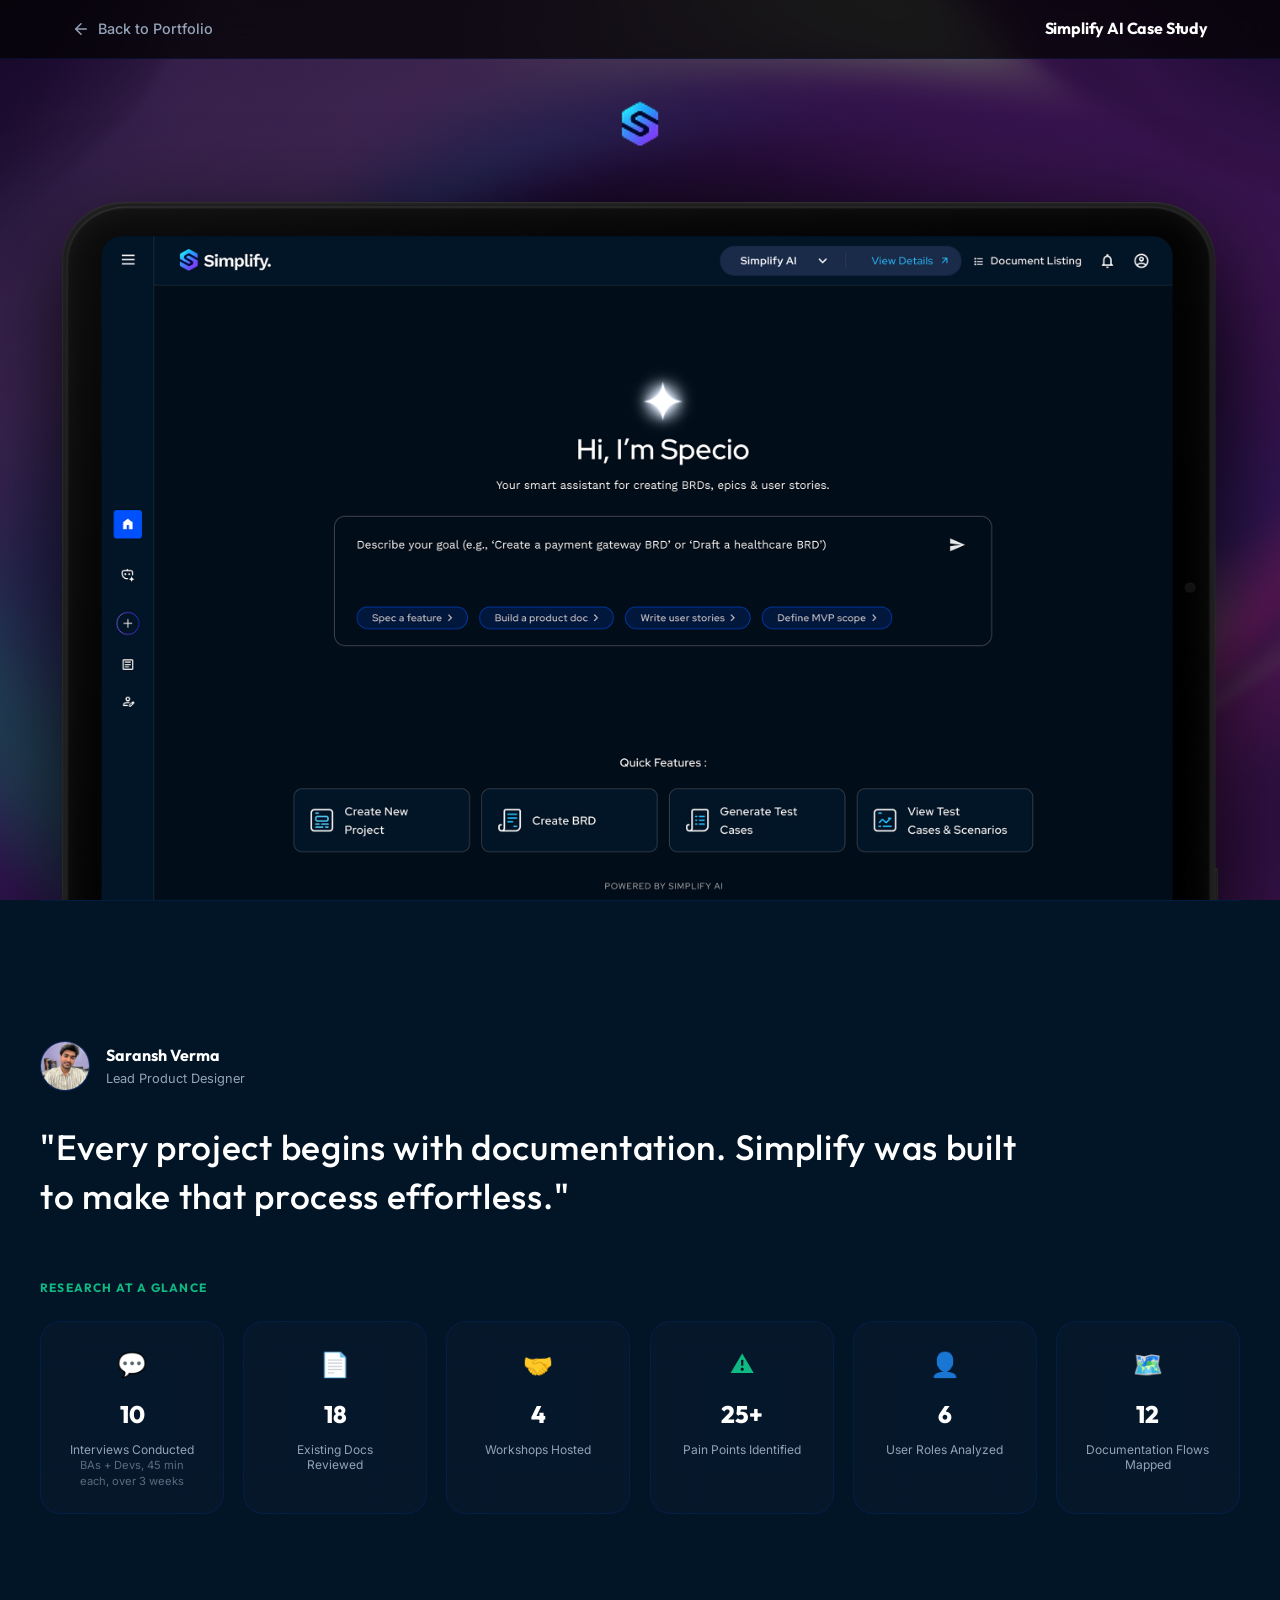
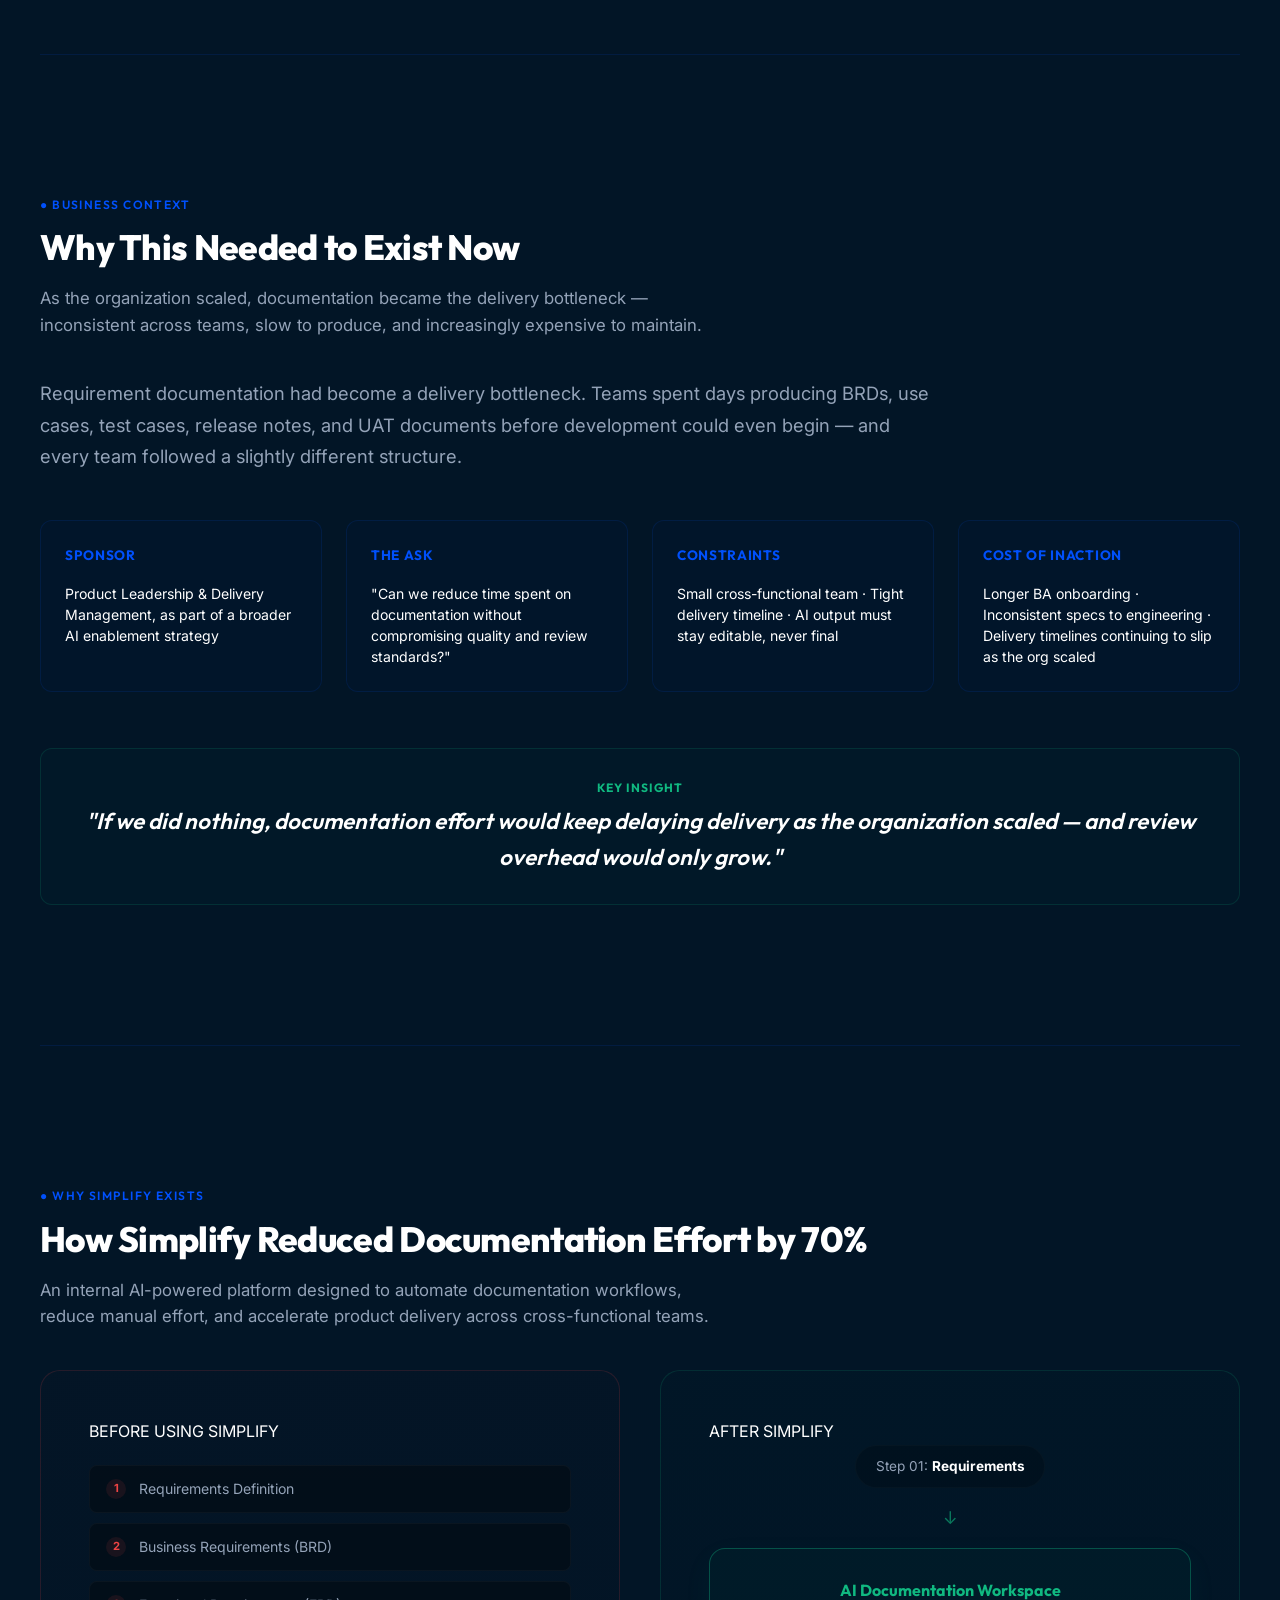
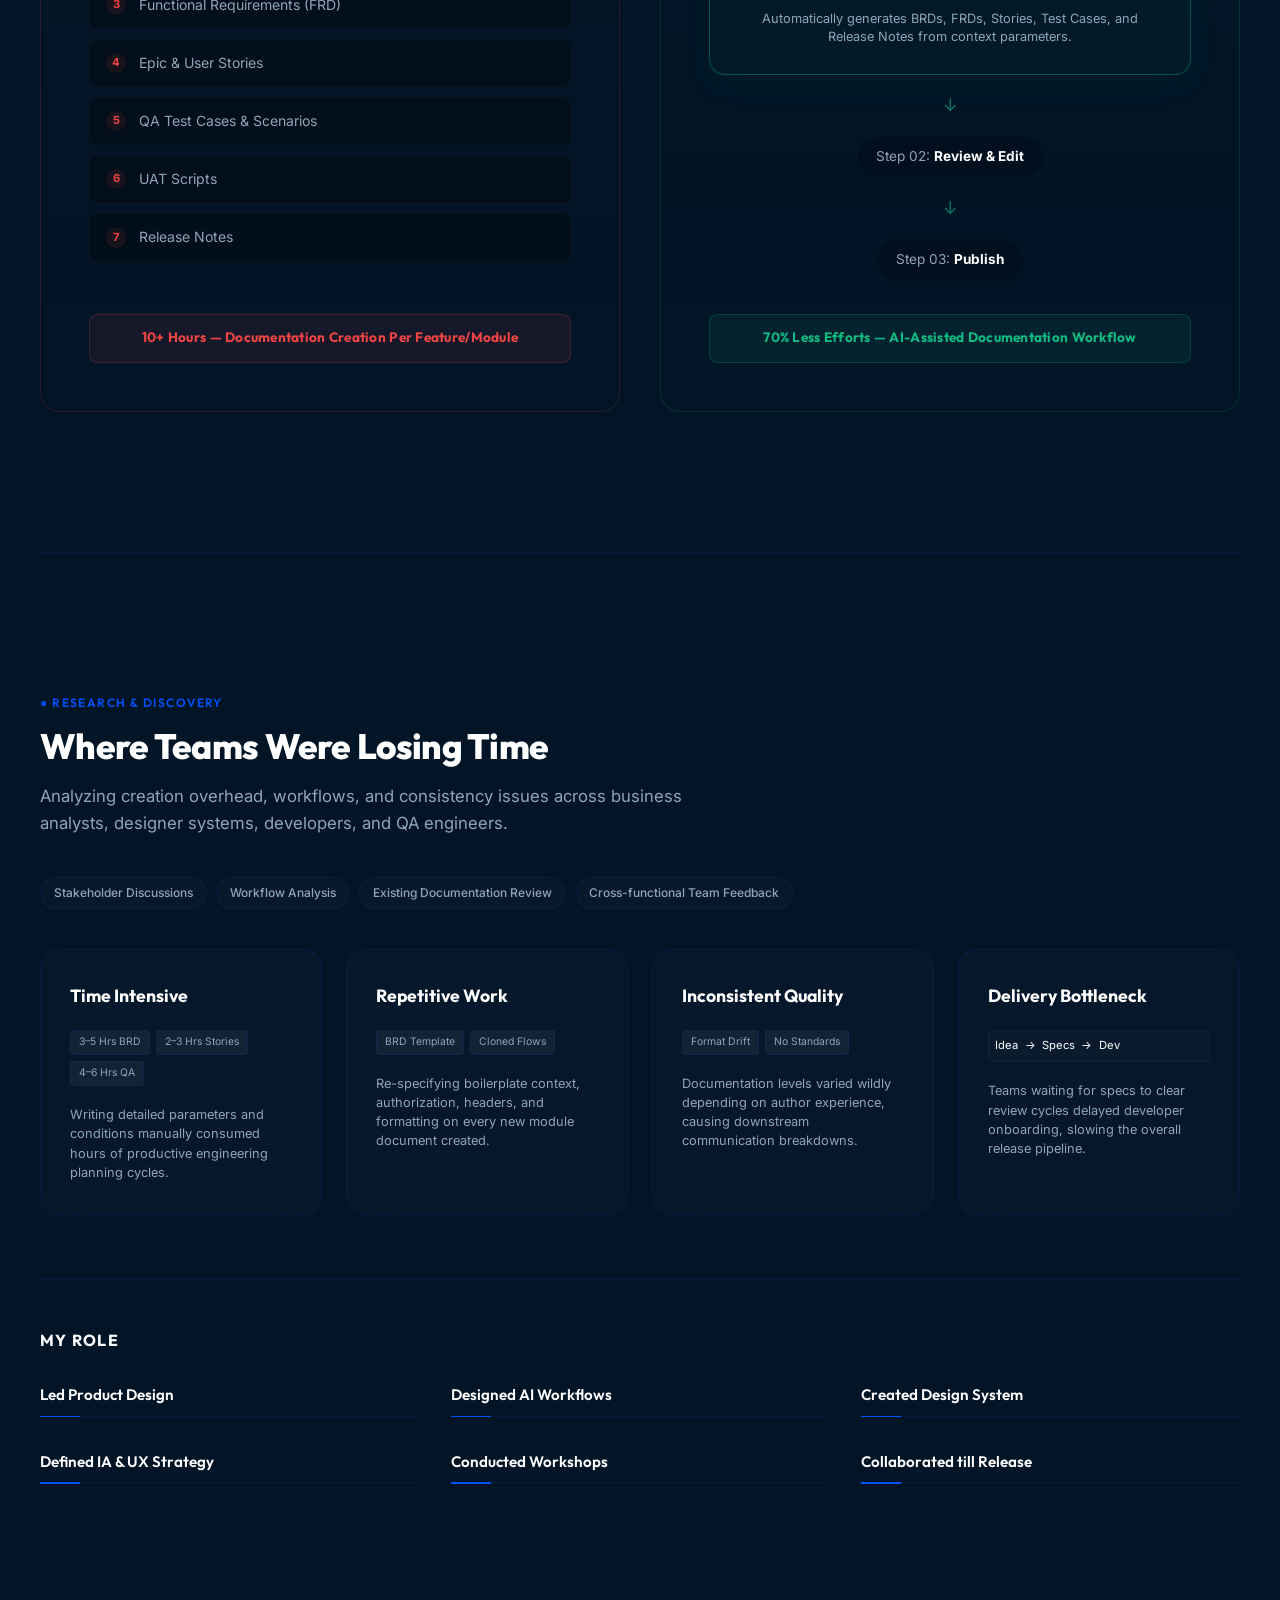
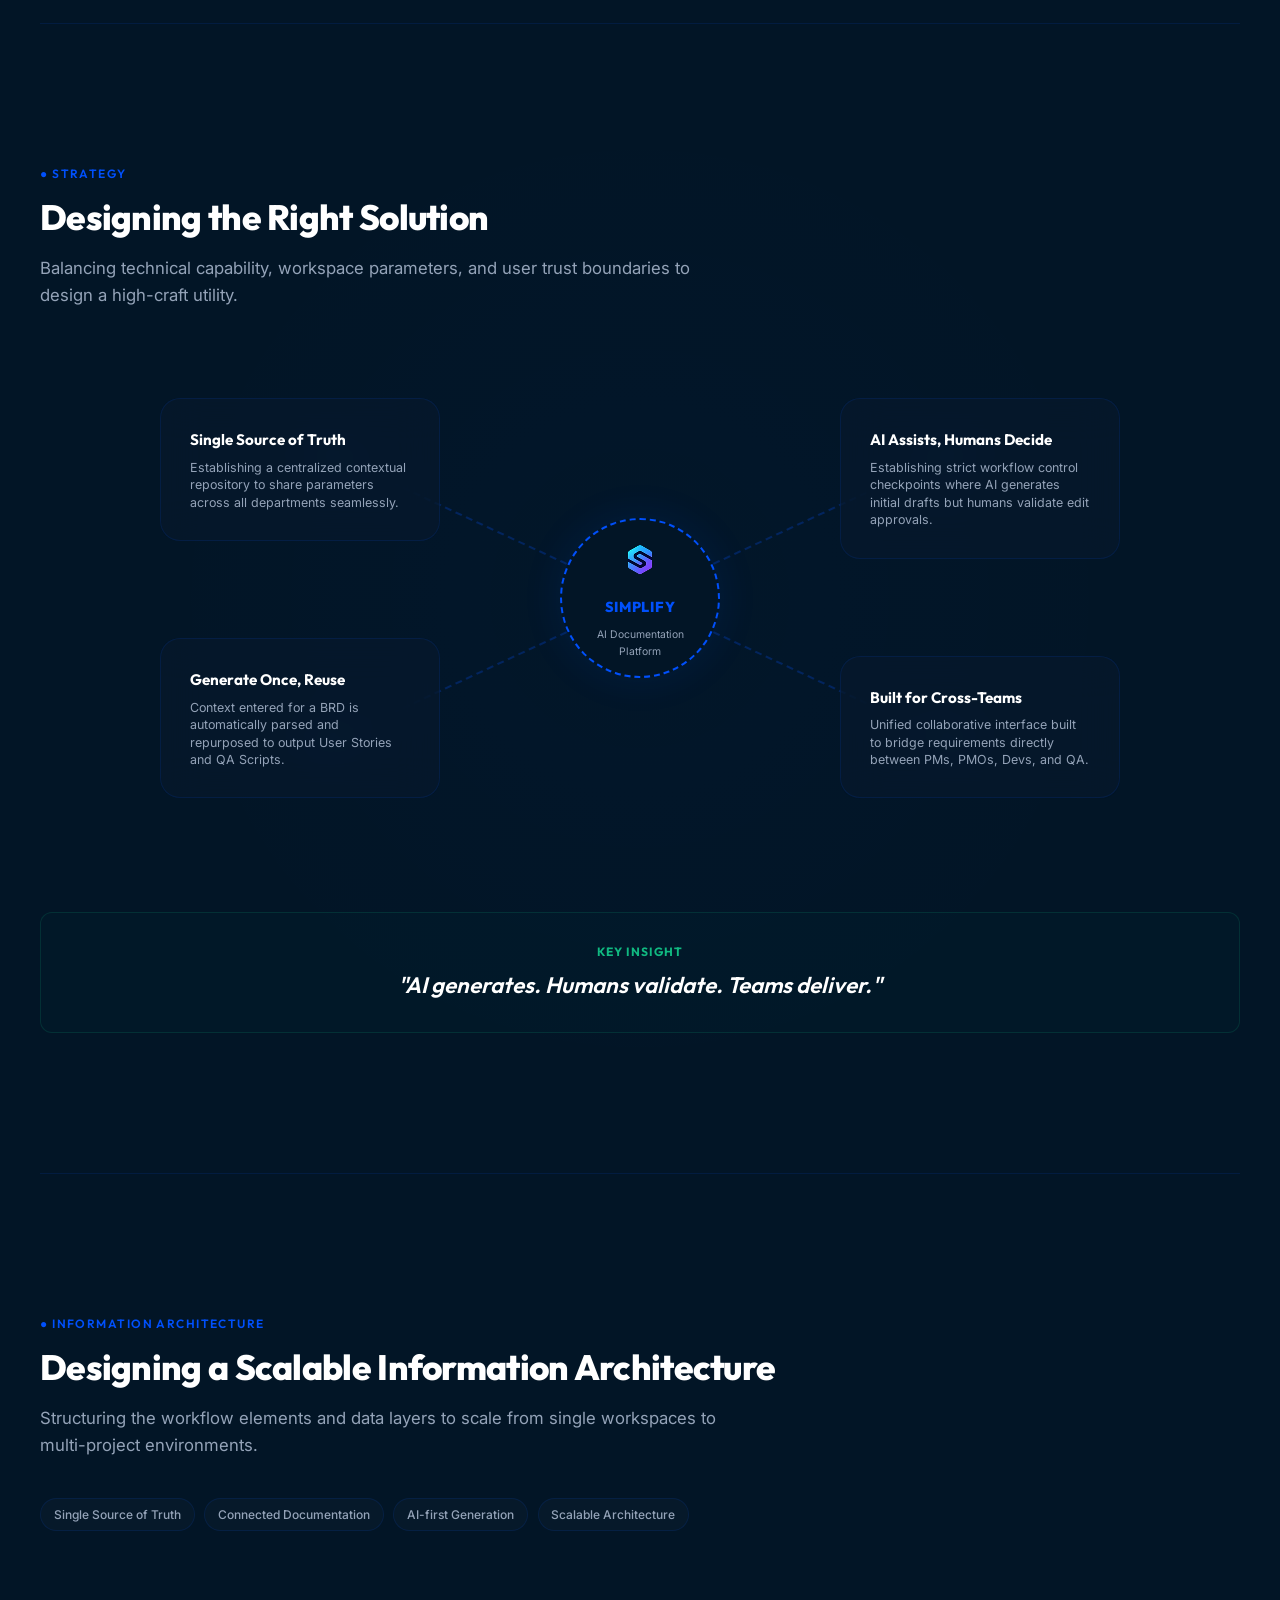
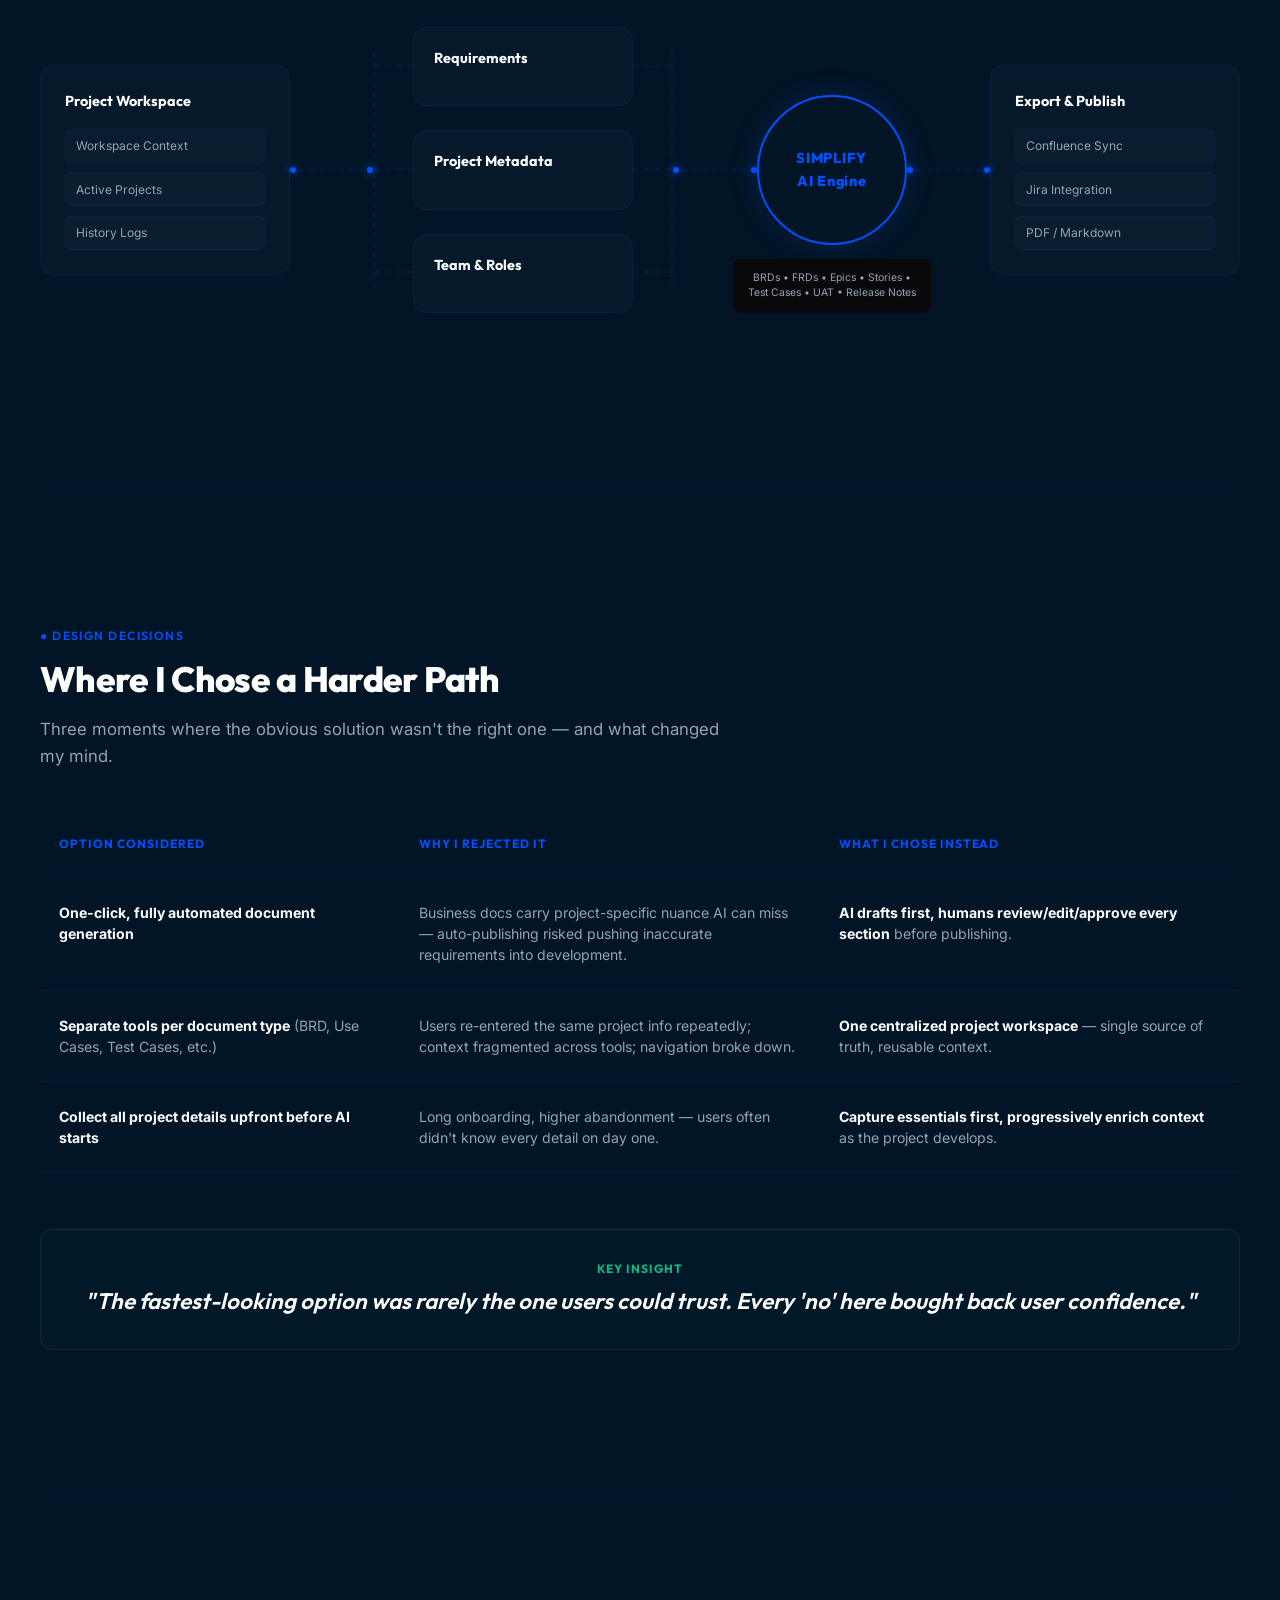
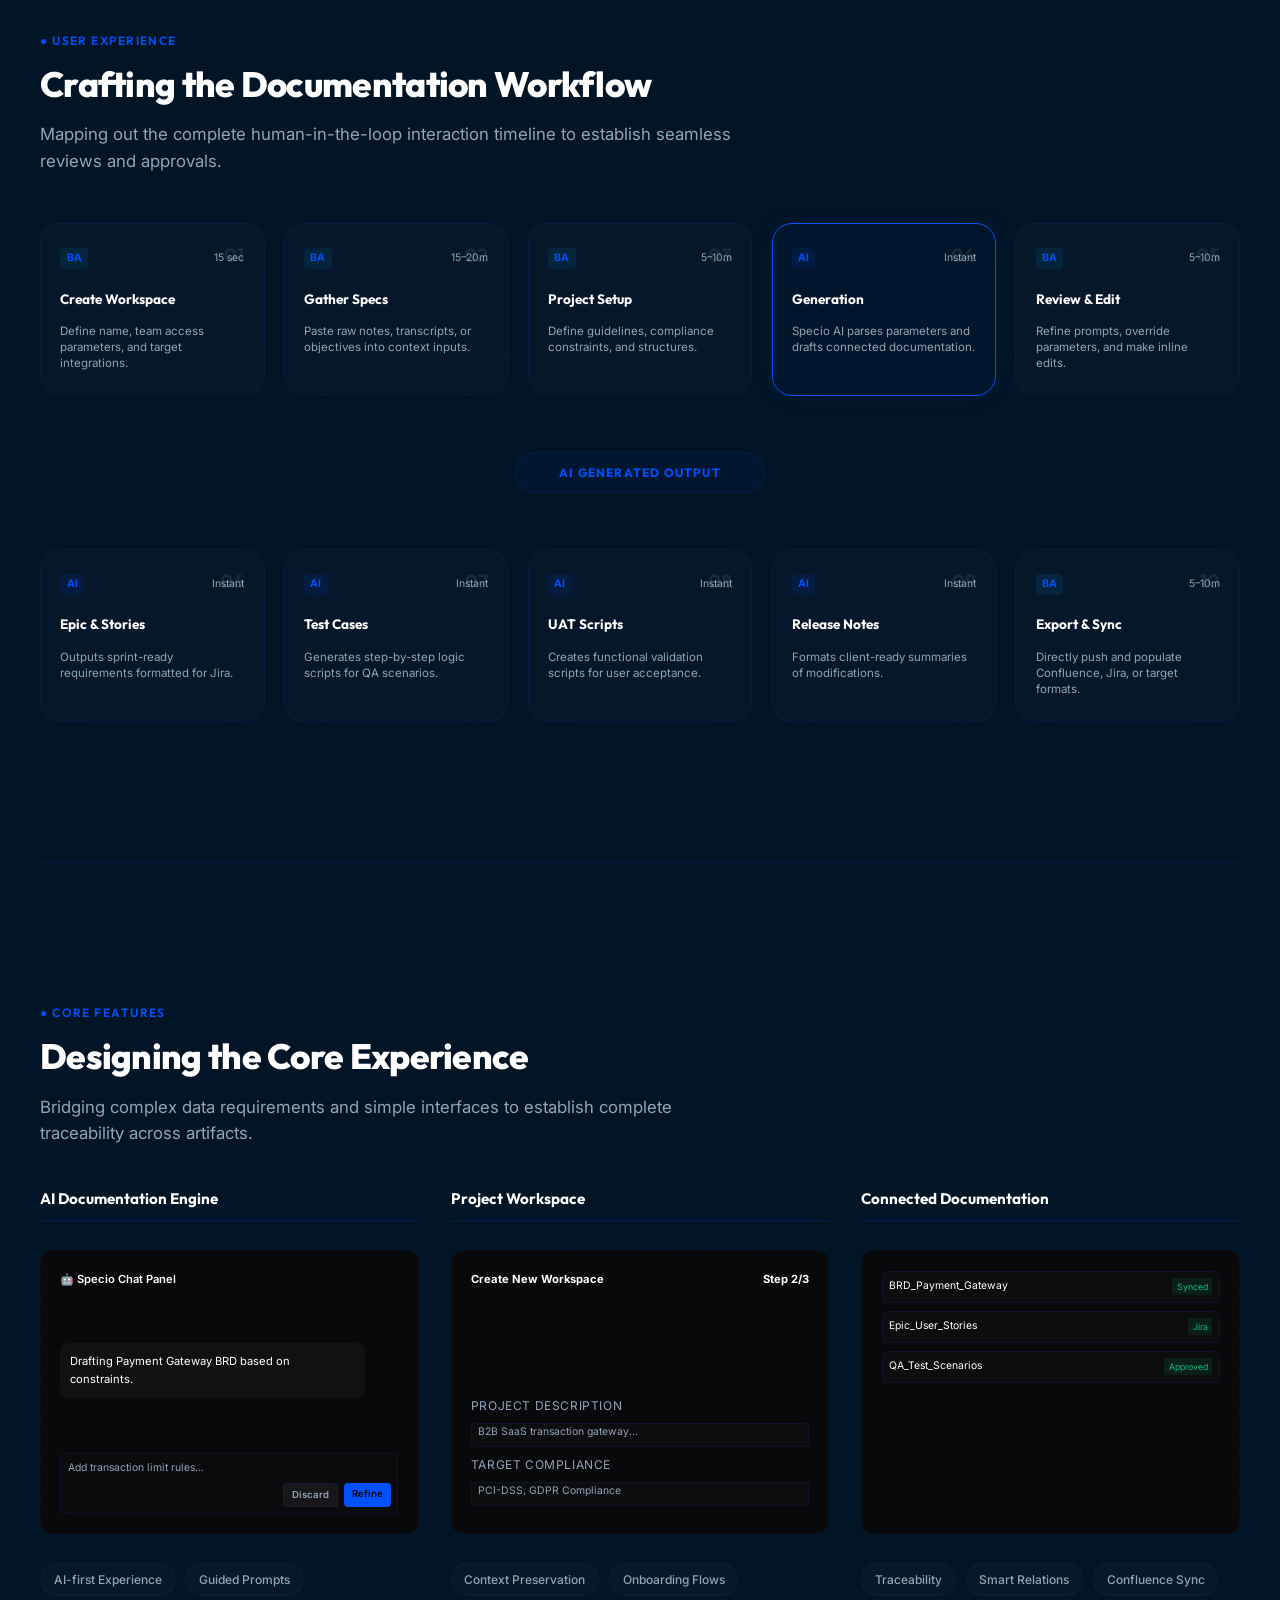
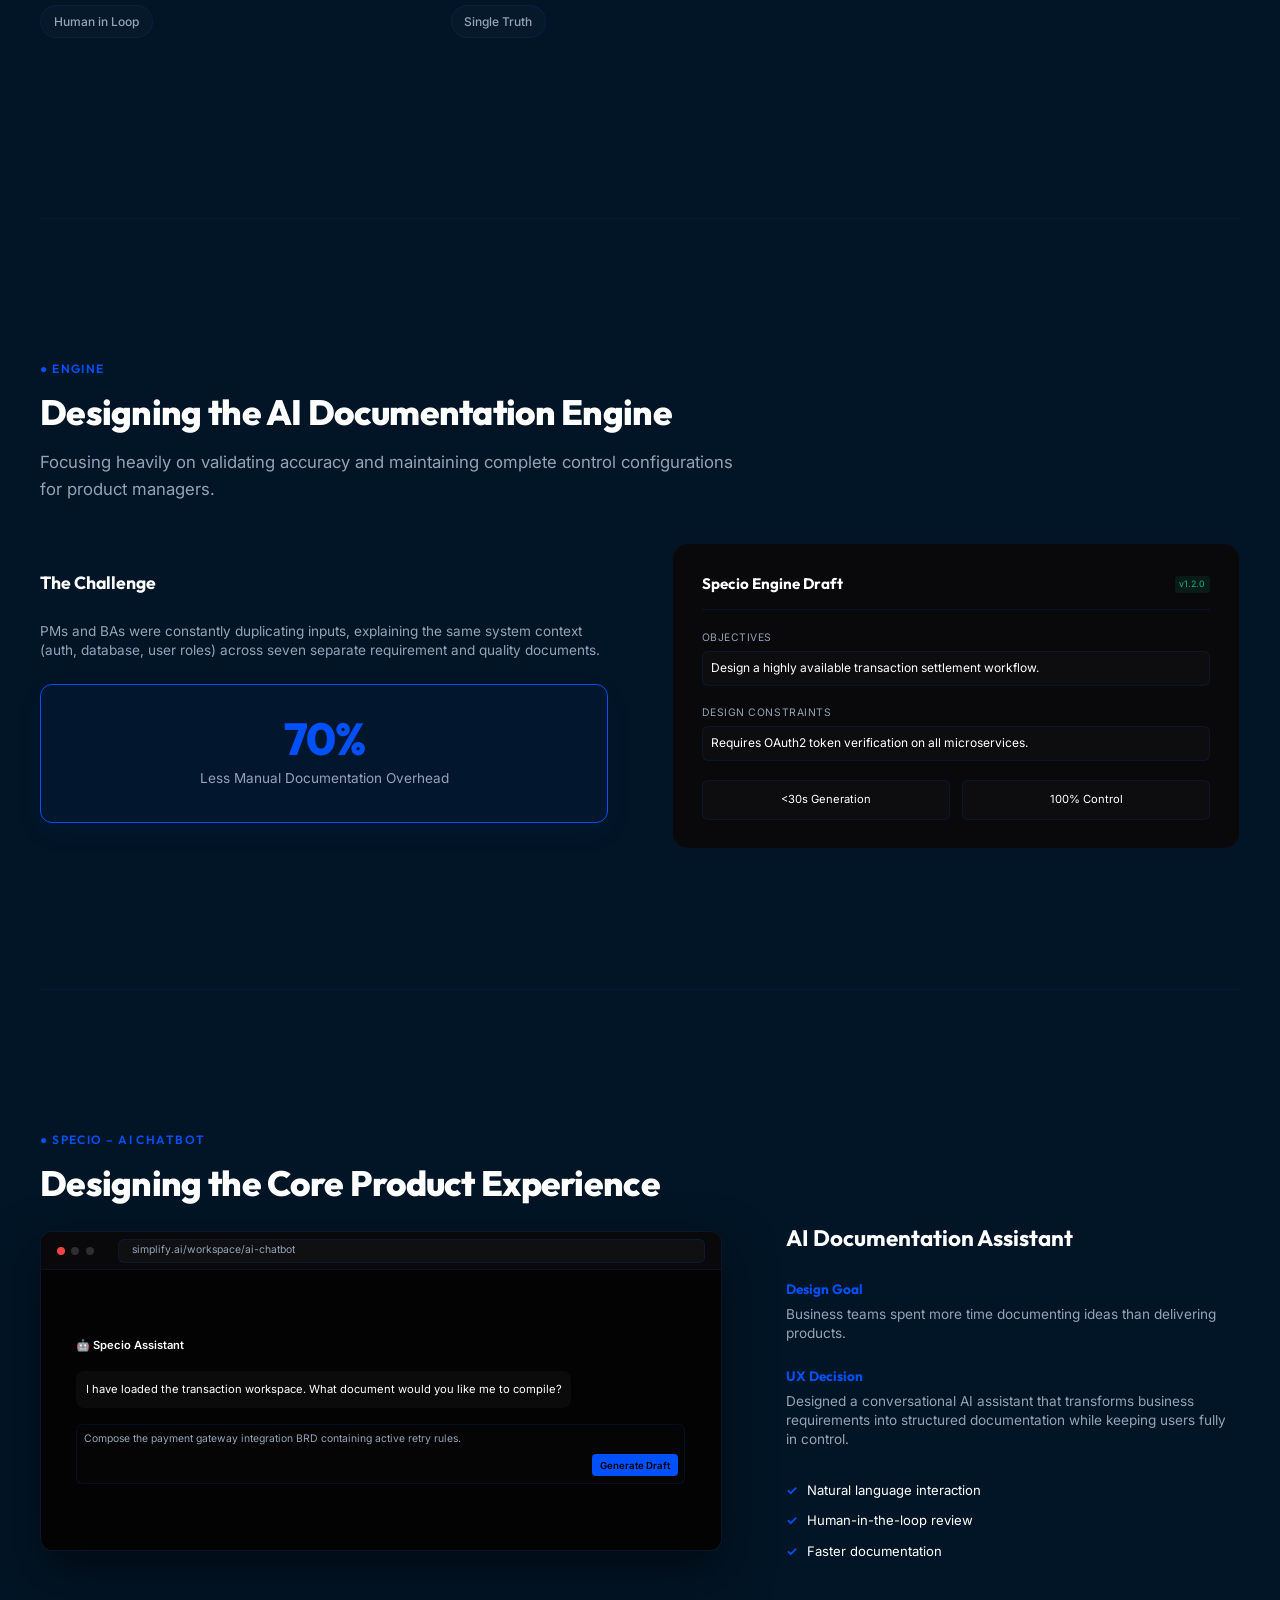
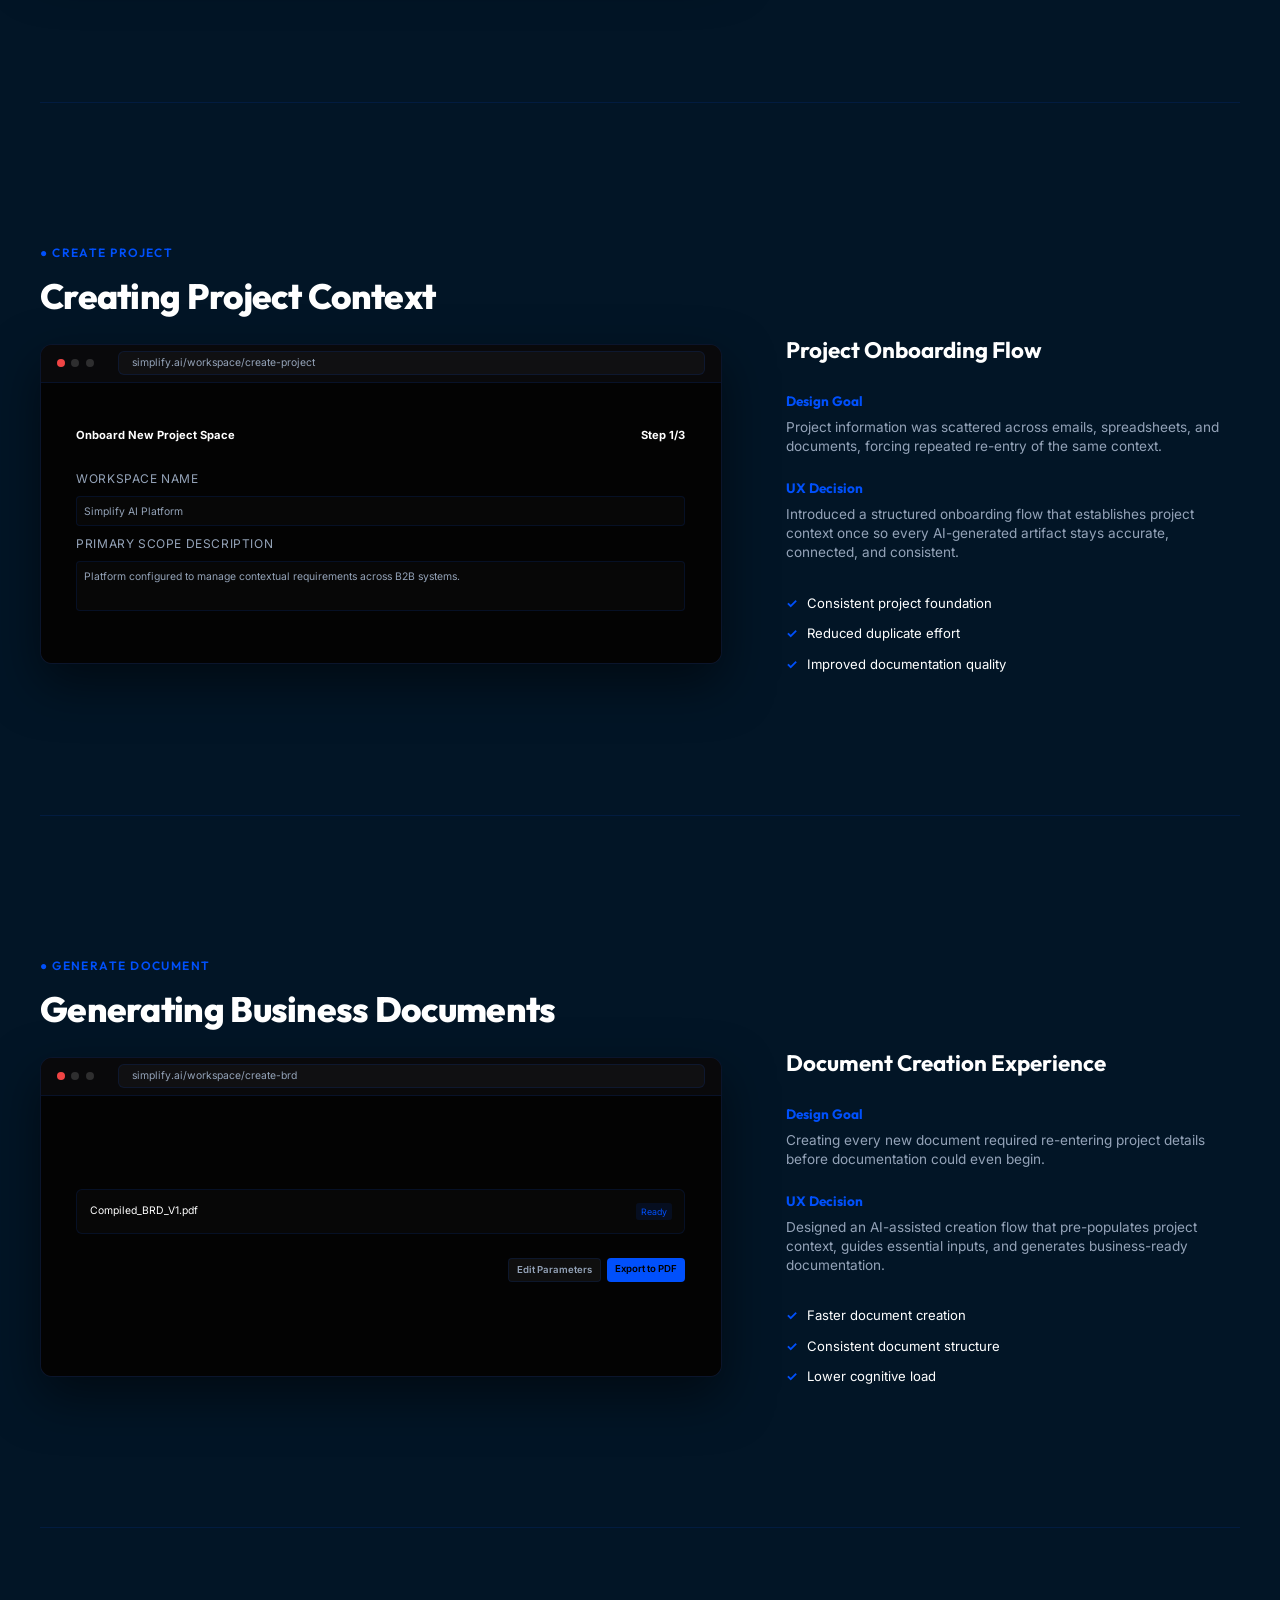
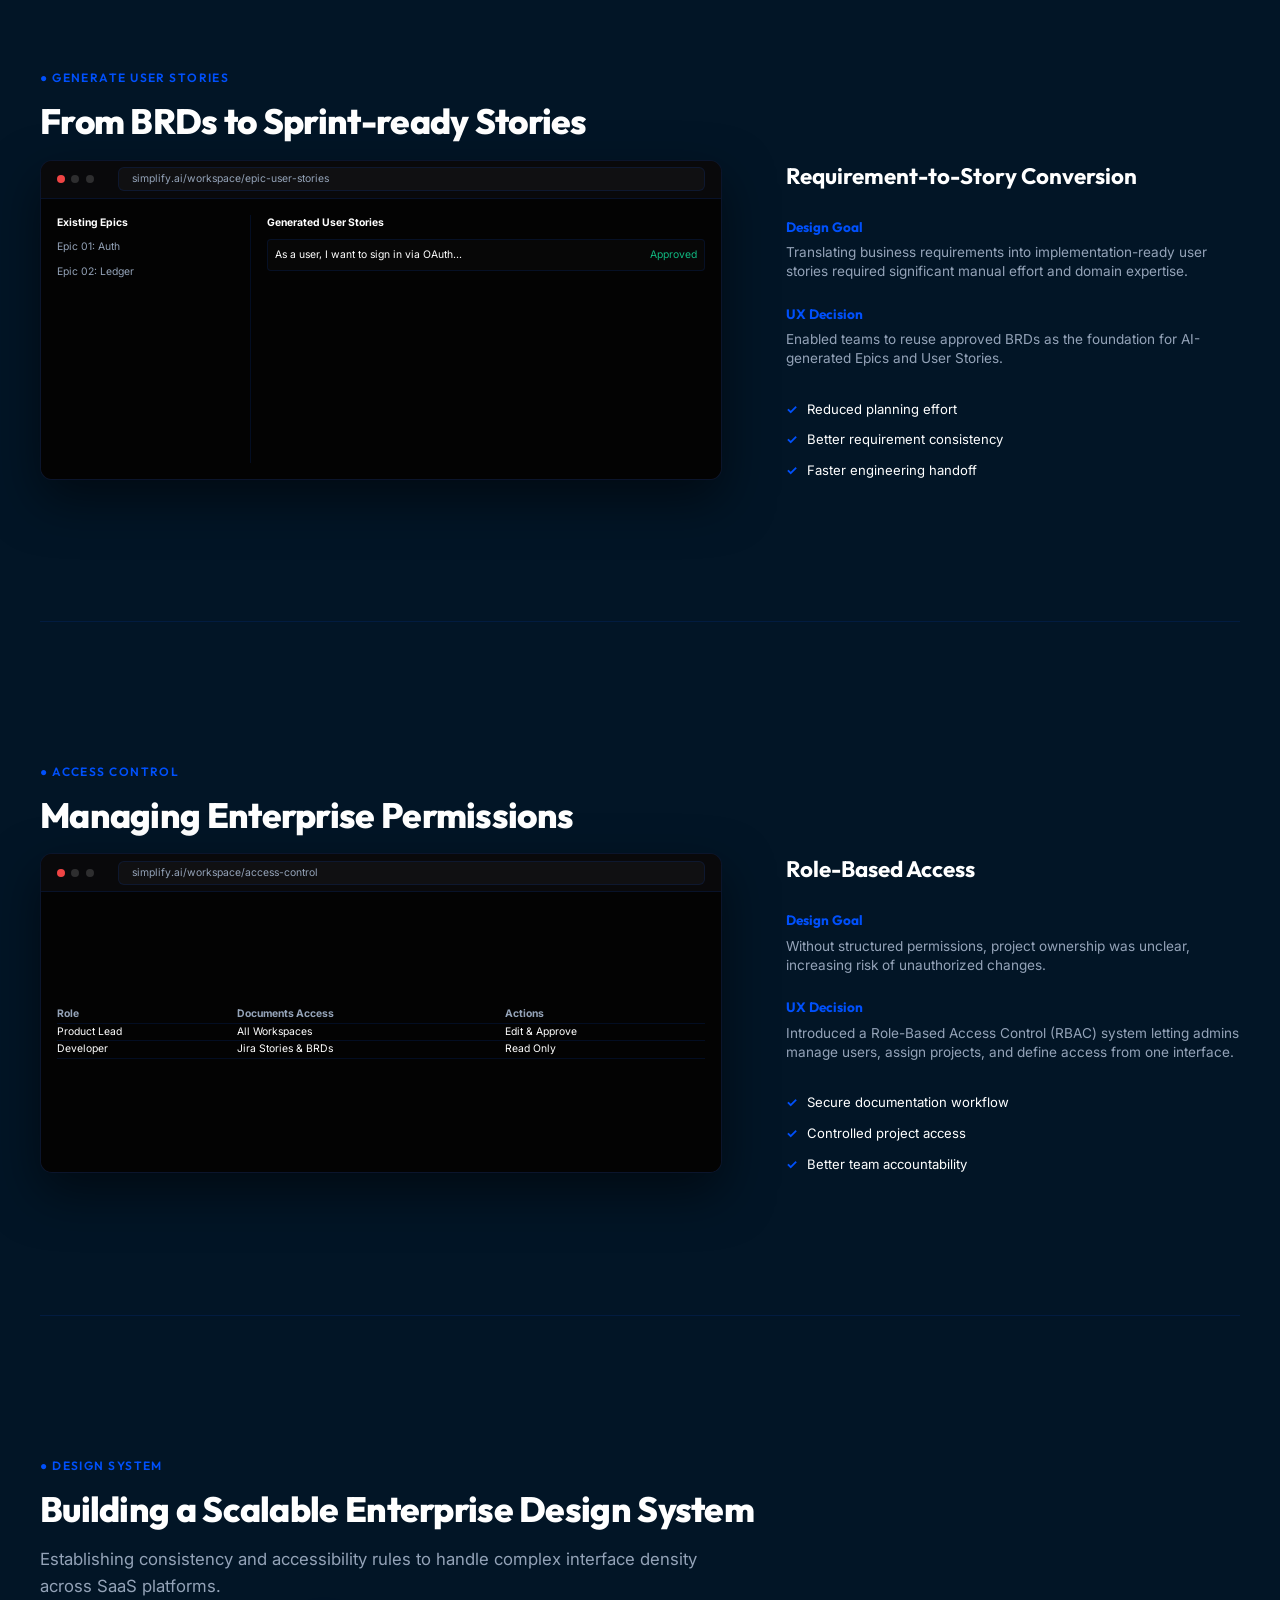
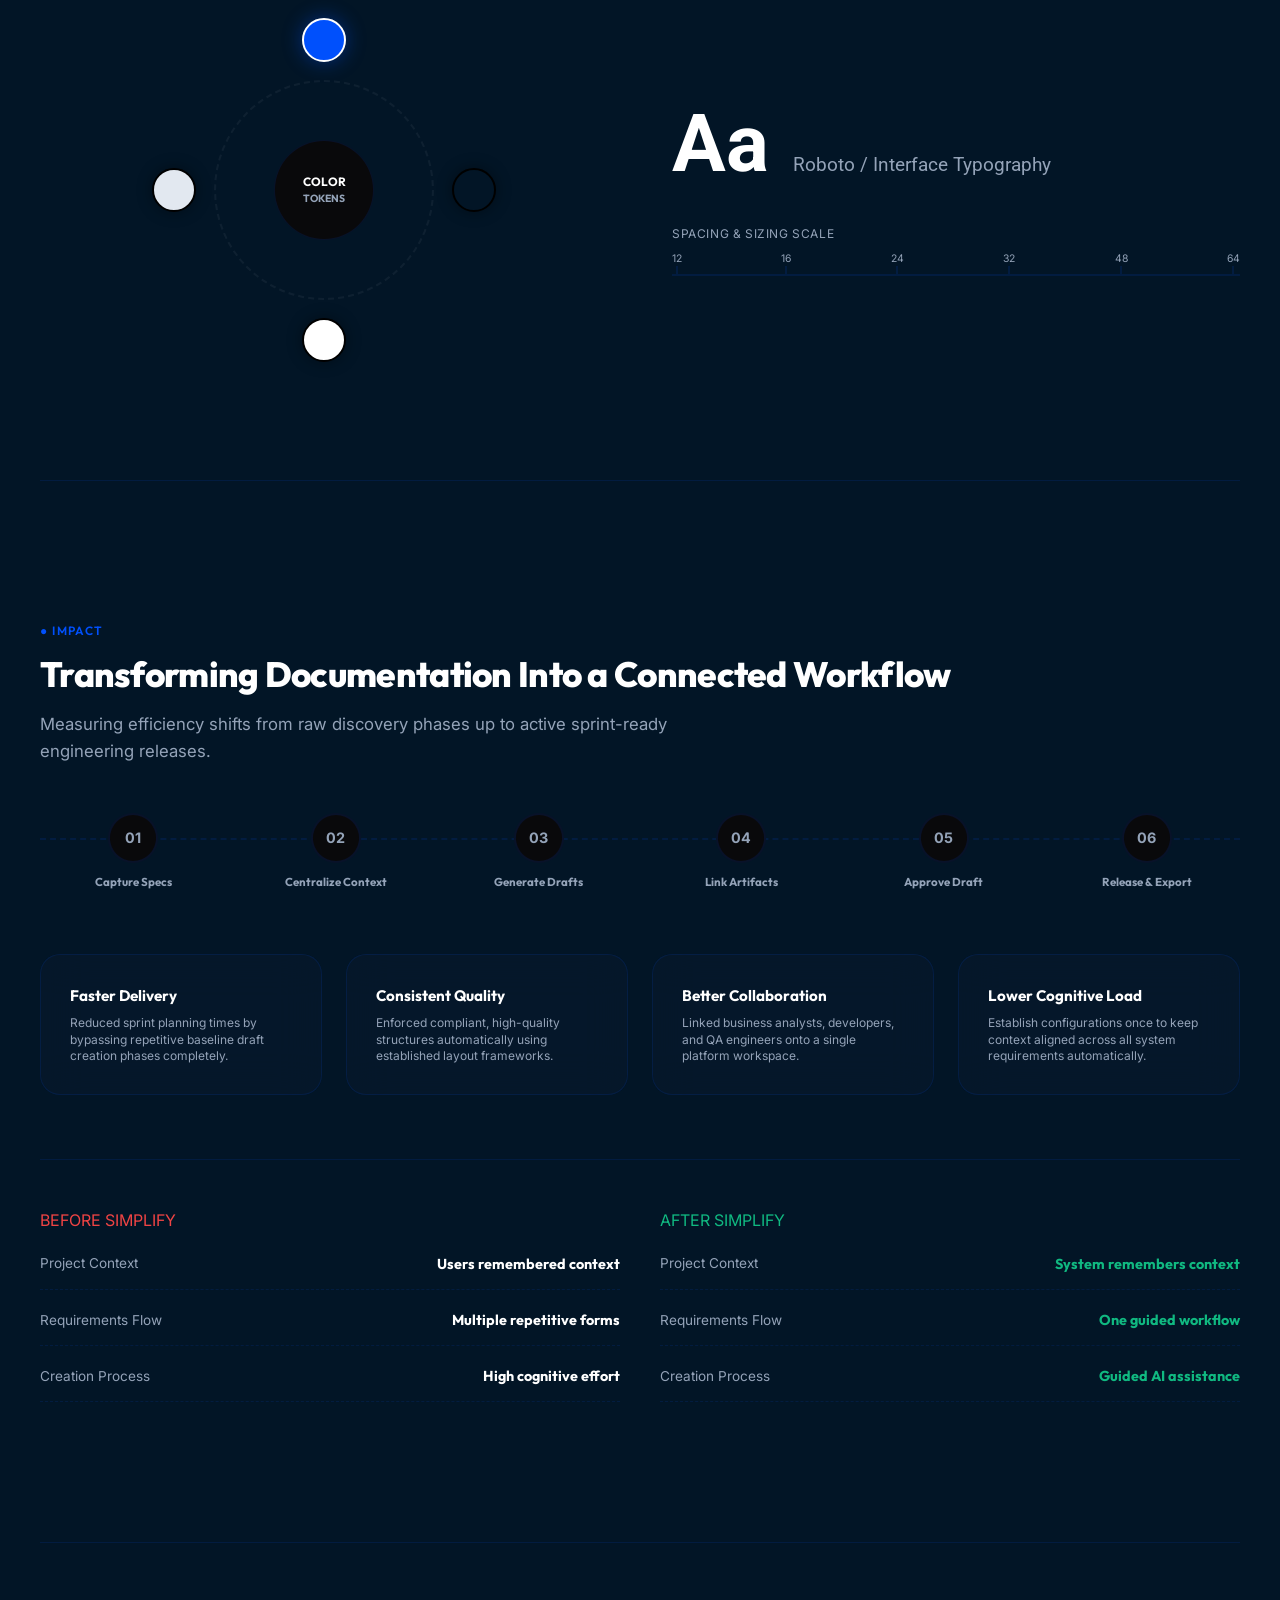
==== commit c9f958c7: "Add files via upload" ====
--- a/simplify-case-study.html
+++ b/simplify-case-study.html
@@ -8,7 +8,7 @@
     <!-- Google Fonts -->
     <link rel="preconnect" href="https://fonts.googleapis.com">
     <link rel="preconnect" href="https://fonts.gstatic.com" crossorigin>
-    <link href="https://fonts.googleapis.com/css2?family=Inter:wght@400;500;600;700&family=Outfit:wght@400;500;600;700;800&family=Roboto:wght@400;500;700&display=swap" rel="stylesheet">
+    <link href="https://fonts.googleapis.com/css2?family=Inter:wght@400;500;600;700&family=Outfit:wght@400;500;600;700;800&family=Roboto:wght@400;500;700&family=Architects+Daughter&family=Patrick+Hand&display=swap" rel="stylesheet">
     
     <!-- Inline Styles for Self-Containment and Speed -->
     <style>
@@ -354,9 +354,9 @@
         .large-pull-quote {
             font-family: var(--font-heading);
             font-size: 2.2rem;
-            font-weight: 700;
-            line-height: 1.3;
-            letter-spacing: -0.02em;
+            font-weight: 500;
+            line-height: 1.4;
+            letter-spacing: 0.02em;
             max-width: 1000px;
             margin-bottom: 3.5rem;
             color: var(--text-primary);
